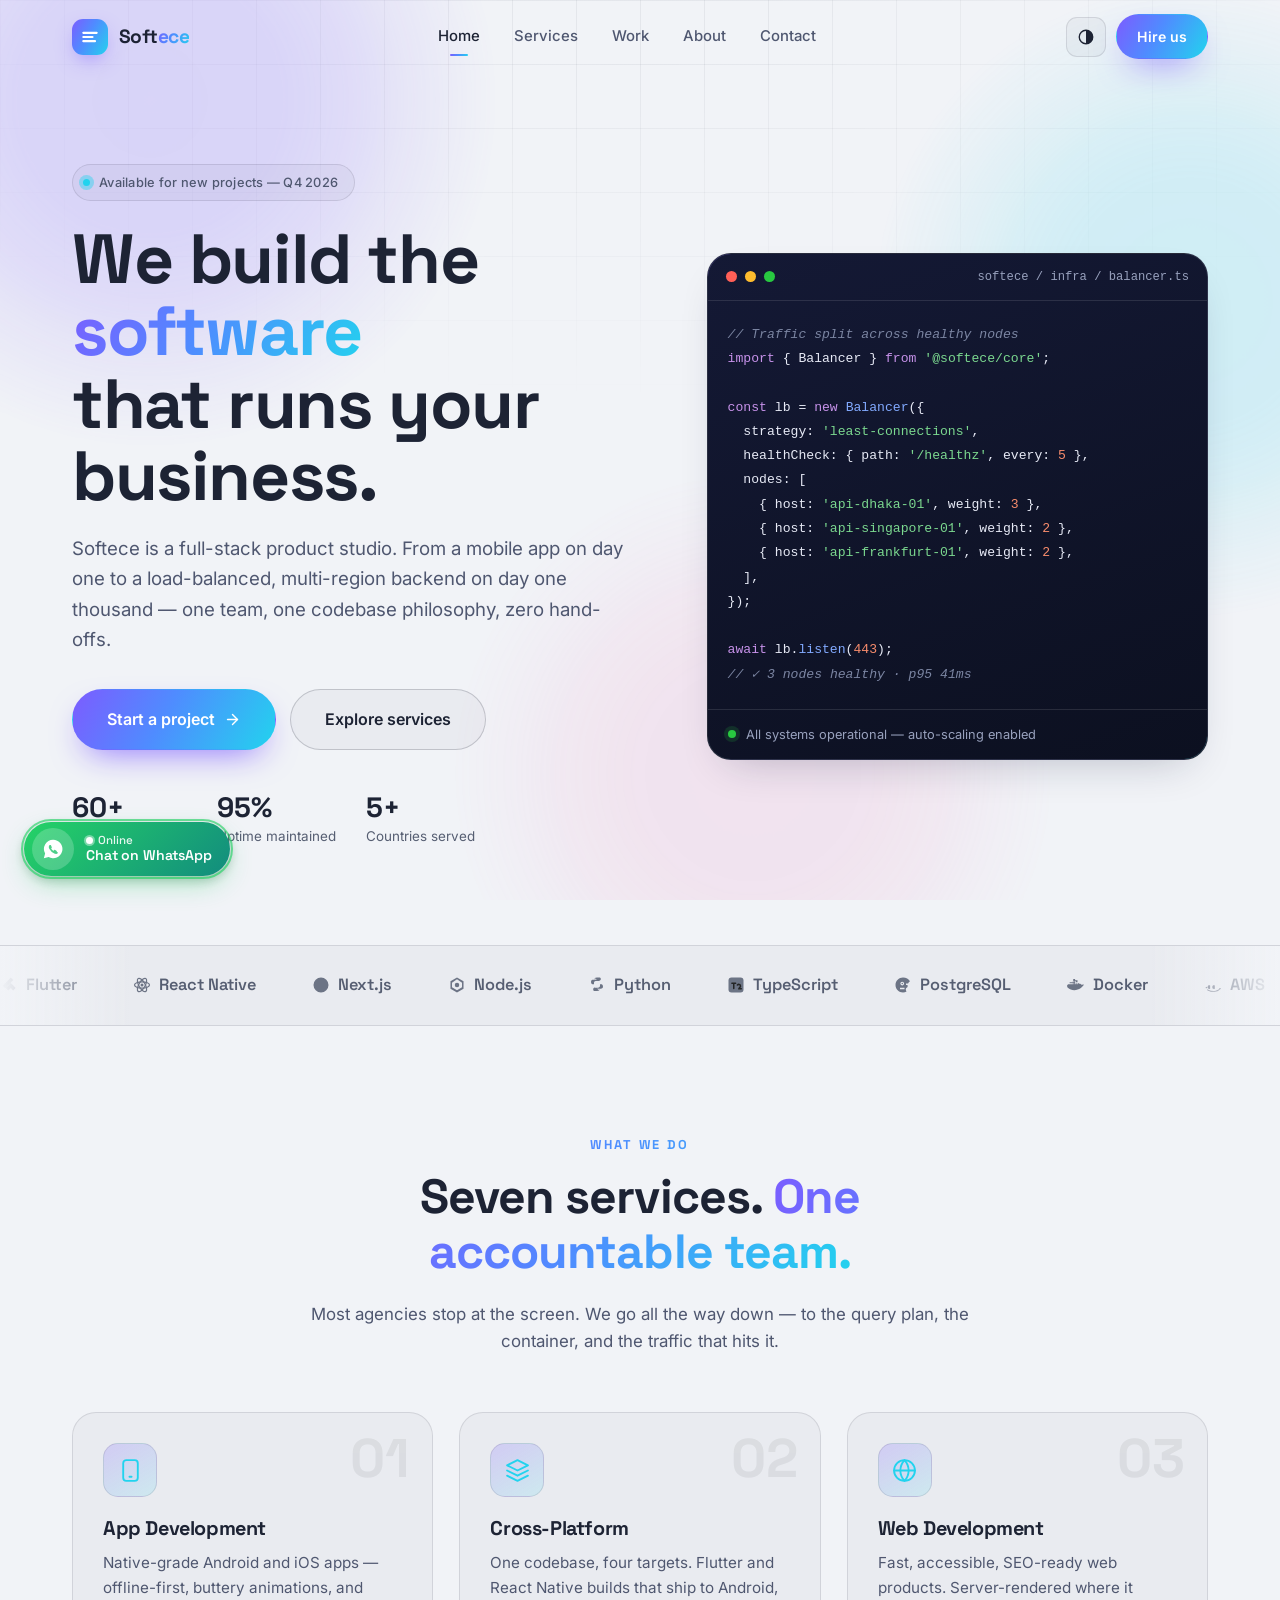
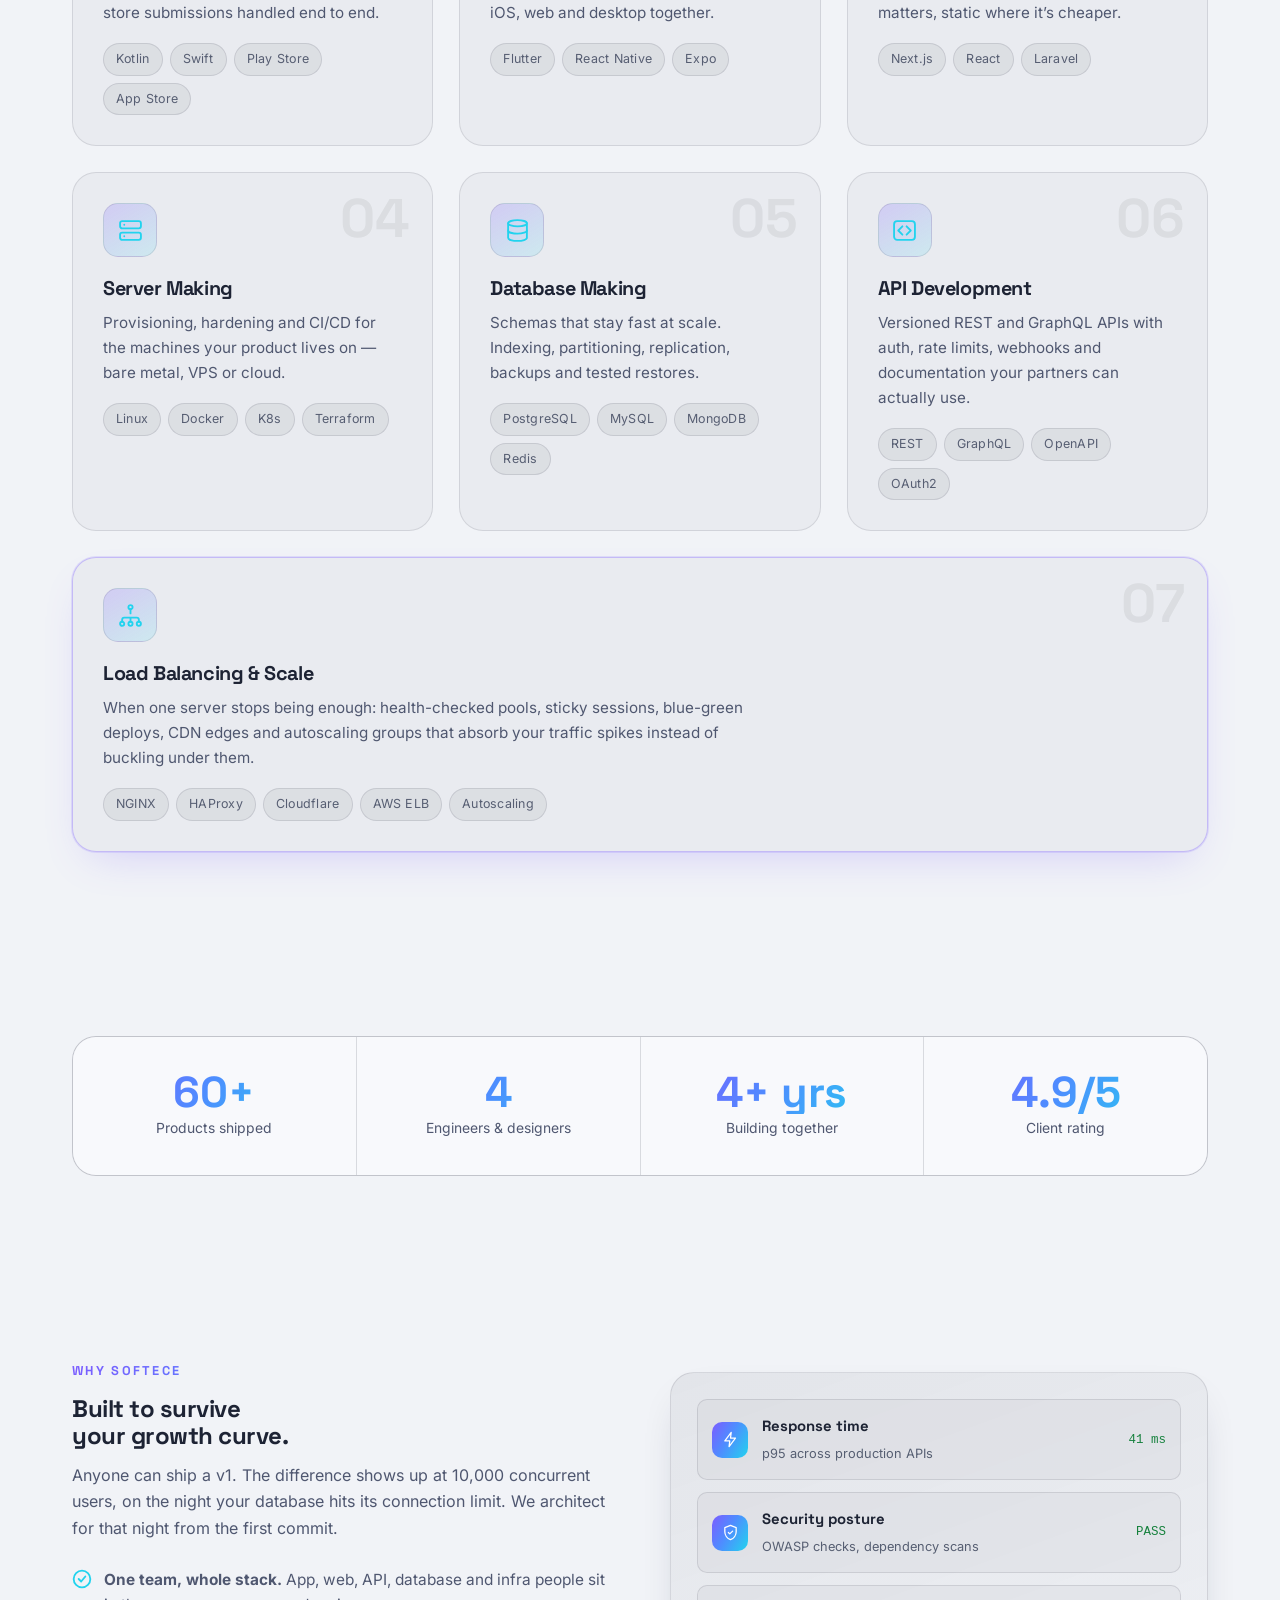
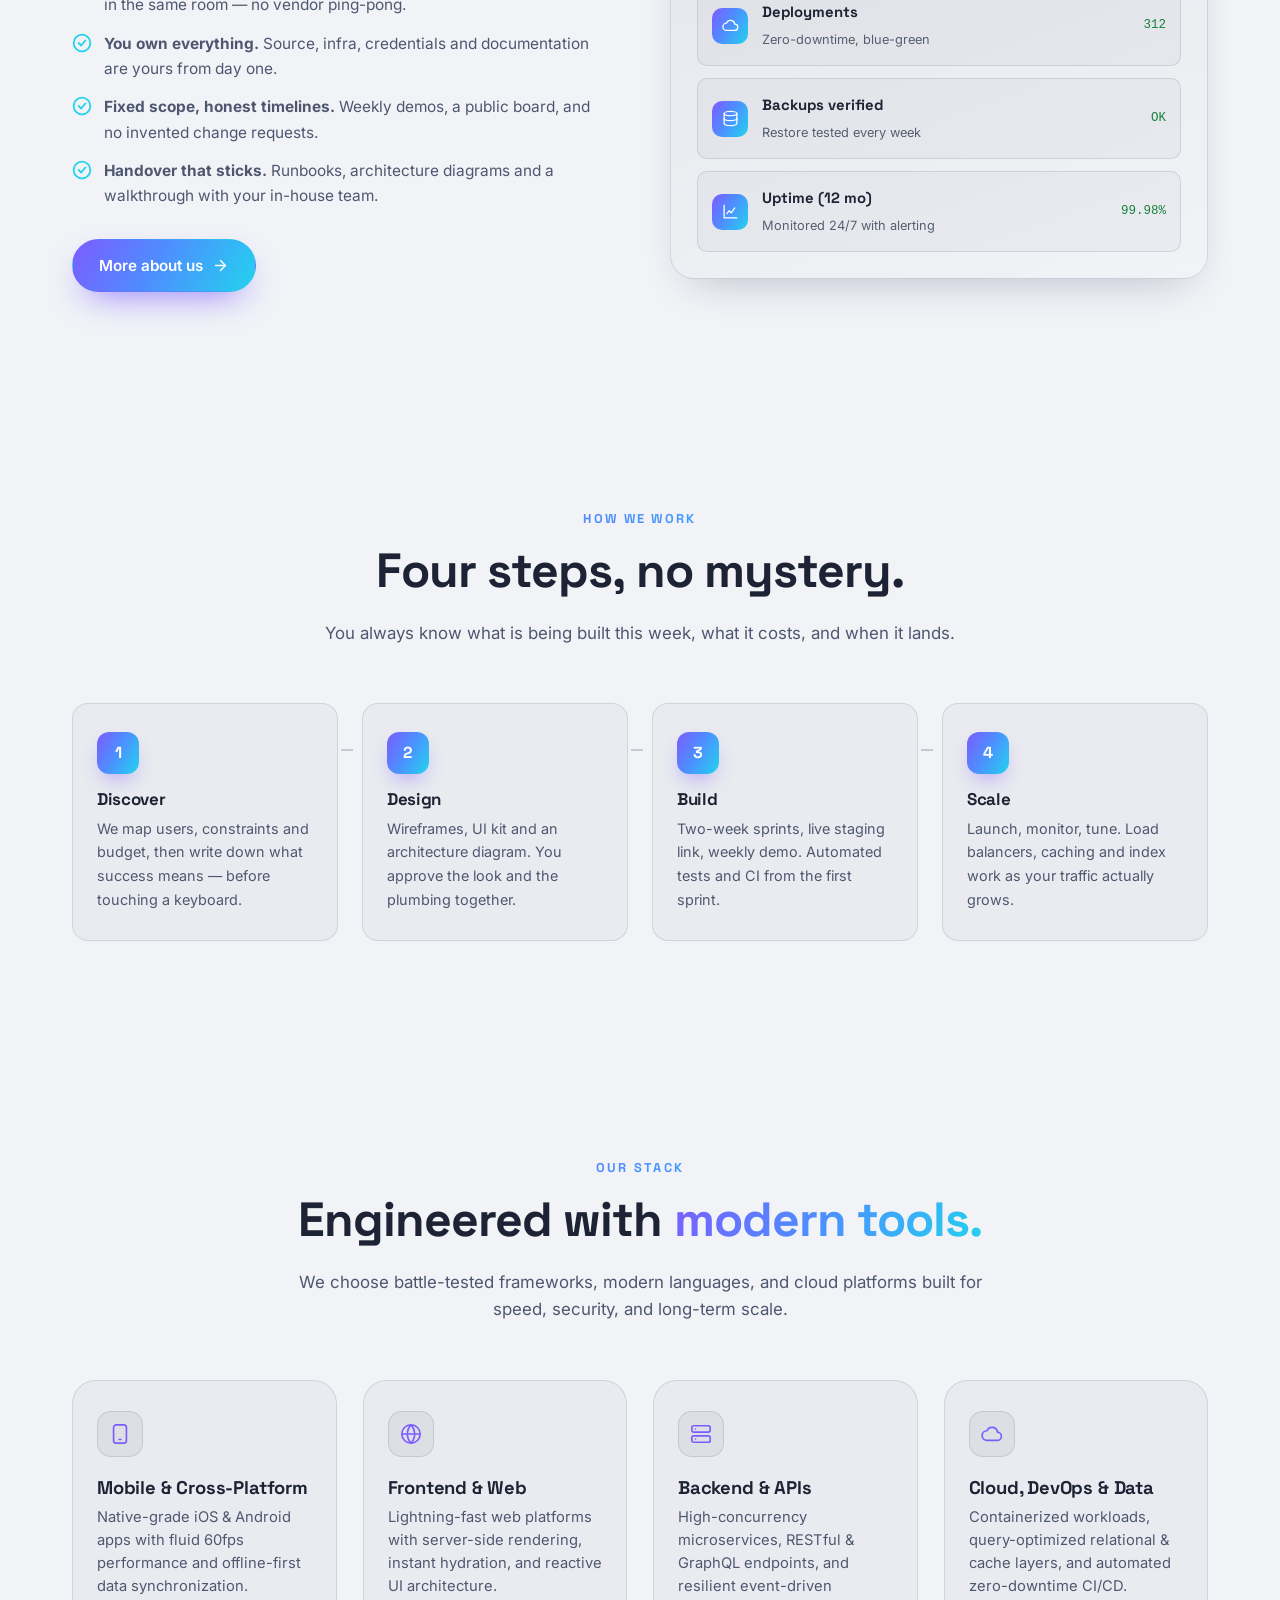
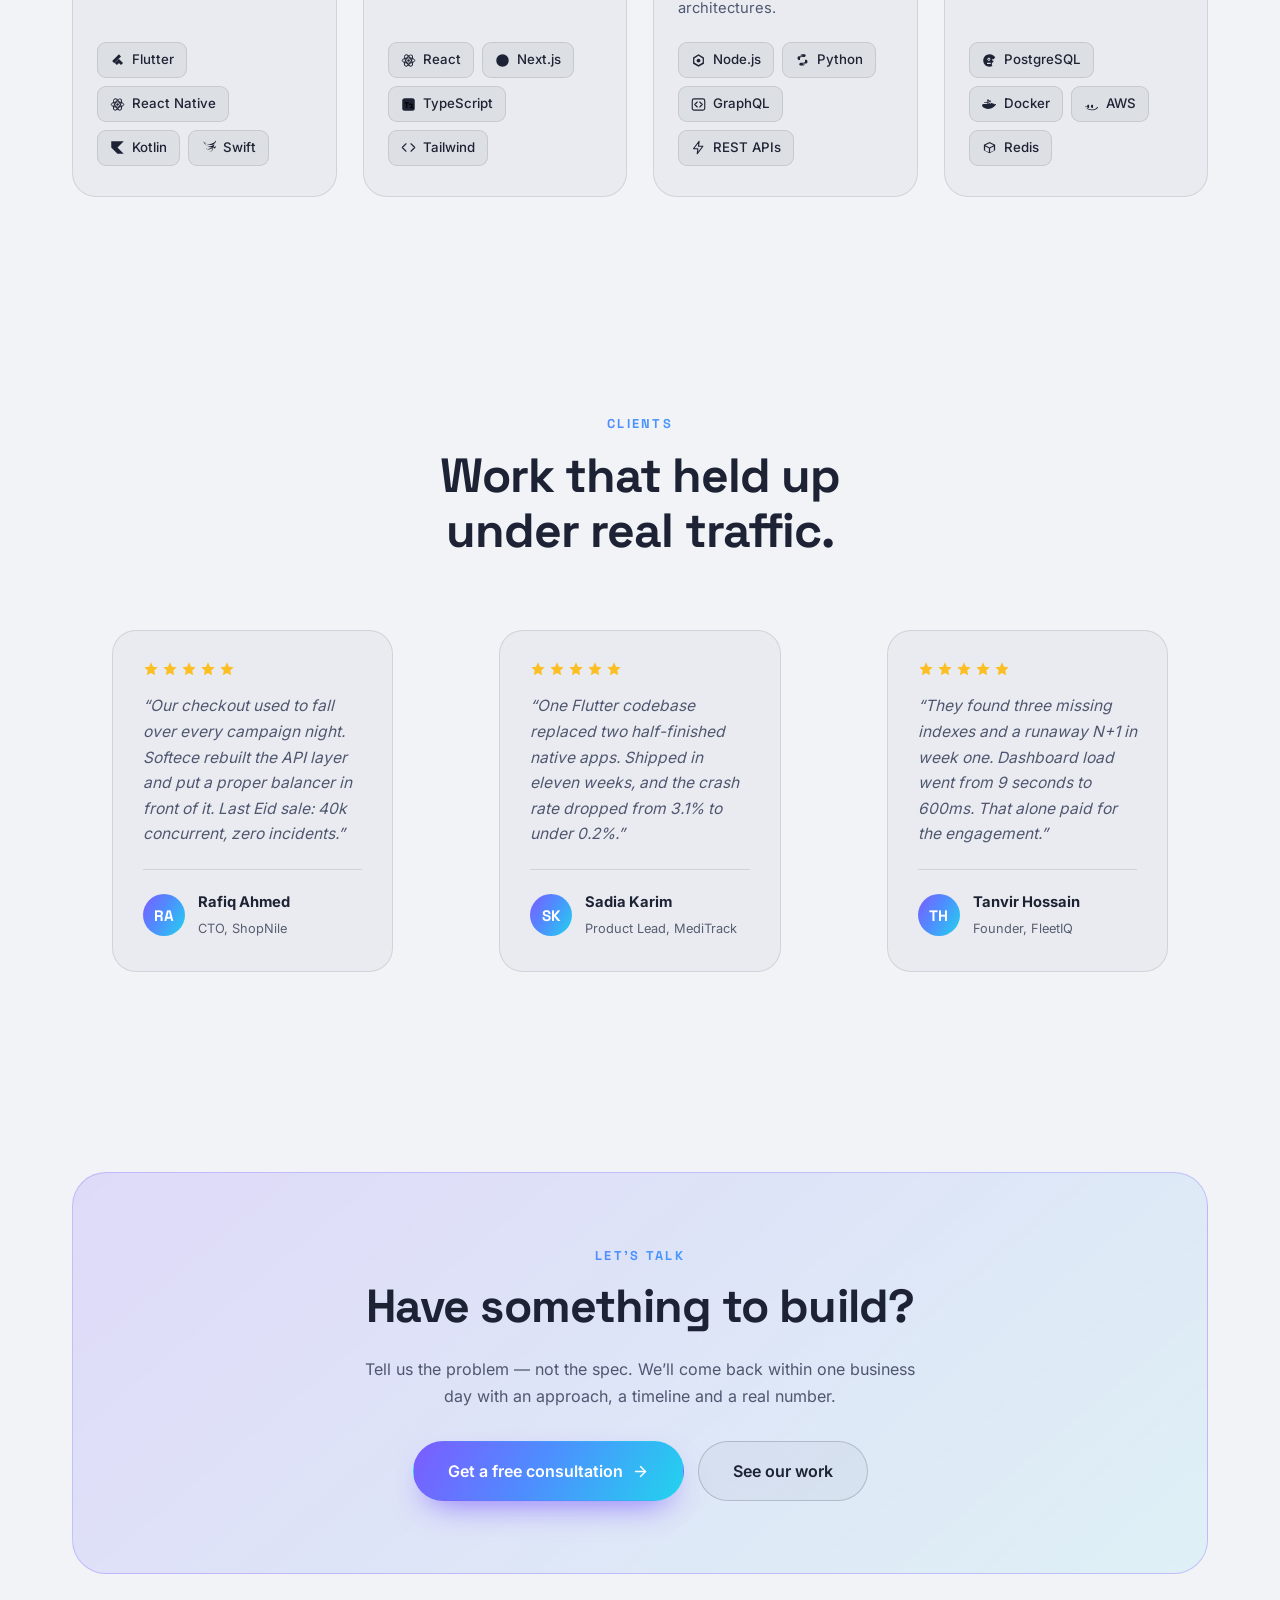
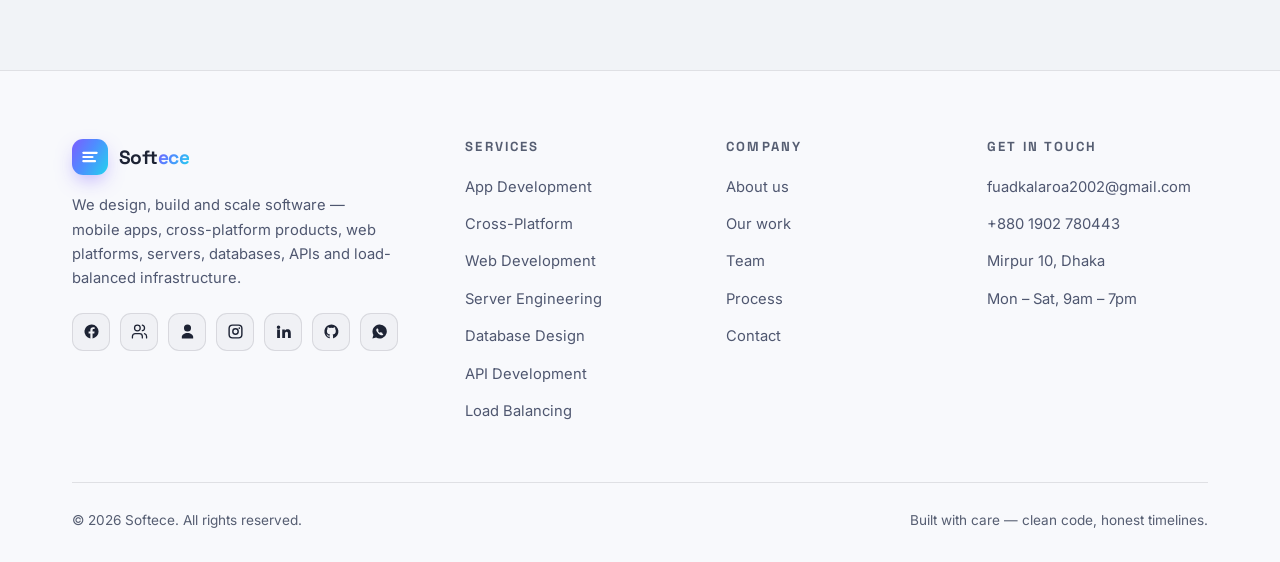
==== index.html @ 52716c25 "Add interactive payment workflow and Google Sheet payment tracking" ====
<!DOCTYPE html>
<html lang="en">

<head>
  <meta charset="UTF-8">
  <meta name="viewport" content="width=device-width, initial-scale=1">
  <title>Softece — Software Company | Apps, Web, Servers, Databases & APIs</title>
  <meta name="description"
    content="Softece is a full-stack software company building mobile apps, cross-platform products, web platforms, servers, databases, APIs and load-balanced infrastructure.">
  <meta name="theme-color" data-scheme="light" content="#f1f3f7" media="(prefers-color-scheme: light)">
  <meta name="theme-color" data-scheme="dark" content="#0b0e1a" media="(prefers-color-scheme: dark)">
  <script>
    /* Runs before first paint. Marks the document as scripted, so the
       scroll-reveal styles only hide content when something can reveal it again,
       and applies a forced theme so the page never flashes the wrong palette.
       No stored choice means auto: the CSS follows the OS. */
    (function () {
      var d = document.documentElement; d.className += " js";
      try {
        var t = localStorage.getItem("softece-theme");
        if (t === "light" || t === "dark") d.setAttribute("data-theme", t);
      } catch (e) { }
    })();
  </script>
  <meta property="og:title" content="Softece — Software Company | Apps, Web, Servers, Databases & APIs">
  <meta property="og:description"
    content="Softece is a full-stack software company building mobile apps, cross-platform products, web platforms, servers, databases, APIs and load-balanced infrastructure.">
  <meta property="og:type" content="website">
  <link rel="preload" as="font" type="font/woff2" href="assets/fonts/inter-var-latin.woff2" crossorigin>
  <link rel="preload" as="font" type="font/woff2" href="assets/fonts/space-grotesk-var-latin.woff2" crossorigin>
  <link rel="stylesheet" href="assets/css/style.css?v=10">
  <link rel="icon"
    href="data:image/svg+xml,<svg xmlns='http://www.w3.org/2000/svg' viewBox='0 0 100 100'><rect width='100' height='100' rx='24' fill='%237c5cff'/><path d='M32 36h36M32 50h24M32 64h30' stroke='white' stroke-width='9' stroke-linecap='round'/></svg>">
</head>

<body>

  <div class="progress" aria-hidden="true"></div>

  <div class="bg-fx" aria-hidden="true">
    <span class="orb orb--1"></span>
    <span class="orb orb--2"></span>
    <span class="orb orb--3"></span>
  </div>

  <svg width="0" height="0" style="position:absolute" aria-hidden="true">
    <defs>
      <symbol id="i-mobile" viewBox="0 0 24 24" fill="none" stroke="currentColor" stroke-width="1.8"
        stroke-linecap="round" stroke-linejoin="round">
        <rect x="5" y="2" width="14" height="20" rx="3" />
        <path d="M11 18h2" />
      </symbol>
      <symbol id="i-layers" viewBox="0 0 24 24" fill="none" stroke="currentColor" stroke-width="1.8"
        stroke-linecap="round" stroke-linejoin="round">
        <path d="M12 2 2 7l10 5 10-5-10-5Z" />
        <path d="m2 17 10 5 10-5" />
        <path d="m2 12 10 5 10-5" />
      </symbol>
      <symbol id="i-globe" viewBox="0 0 24 24" fill="none" stroke="currentColor" stroke-width="1.8"
        stroke-linecap="round" stroke-linejoin="round">
        <circle cx="12" cy="12" r="10" />
        <path d="M2 12h20" />
        <path d="M12 2a15.3 15.3 0 0 1 4 10 15.3 15.3 0 0 1-4 10 15.3 15.3 0 0 1-4-10 15.3 15.3 0 0 1 4-10Z" />
      </symbol>
      <symbol id="i-server" viewBox="0 0 24 24" fill="none" stroke="currentColor" stroke-width="1.8"
        stroke-linecap="round" stroke-linejoin="round">
        <rect x="2" y="3" width="20" height="7" rx="2" />
        <rect x="2" y="14" width="20" height="7" rx="2" />
        <path d="M6 6.5h.01M6 17.5h.01" />
      </symbol>
      <symbol id="i-db" viewBox="0 0 24 24" fill="none" stroke="currentColor" stroke-width="1.8" stroke-linecap="round"
        stroke-linejoin="round">
        <ellipse cx="12" cy="5" rx="9" ry="3" />
        <path d="M3 5v14c0 1.7 4 3 9 3s9-1.3 9-3V5" />
        <path d="M3 12c0 1.7 4 3 9 3s9-1.3 9-3" />
      </symbol>
      <symbol id="i-api" viewBox="0 0 24 24" fill="none" stroke="currentColor" stroke-width="1.8" stroke-linecap="round"
        stroke-linejoin="round">
        <path d="m10 8-4 4 4 4" />
        <path d="m14 8 4 4-4 4" />
        <rect x="2" y="3" width="20" height="18" rx="3" />
      </symbol>
      <symbol id="i-balance" viewBox="0 0 24 24" fill="none" stroke="currentColor" stroke-width="1.8"
        stroke-linecap="round" stroke-linejoin="round">
        <circle cx="12" cy="4" r="2" />
        <circle cx="4" cy="20" r="2" />
        <circle cx="12" cy="20" r="2" />
        <circle cx="20" cy="20" r="2" />
        <path d="M12 6v4M4 18v-2a2 2 0 0 1 2-2h12a2 2 0 0 1 2 2v2M12 14v4" />
      </symbol>
      <symbol id="i-check" viewBox="0 0 24 24" fill="none" stroke="currentColor" stroke-width="2.2"
        stroke-linecap="round" stroke-linejoin="round">
        <circle cx="12" cy="12" r="10" />
        <path d="m8 12 3 3 5-6" />
      </symbol>
      <symbol id="i-arrow" viewBox="0 0 24 24" fill="none" stroke="currentColor" stroke-width="2" stroke-linecap="round"
        stroke-linejoin="round">
        <path d="M5 12h14" />
        <path d="m12 5 7 7-7 7" />
      </symbol>
      <symbol id="i-up" viewBox="0 0 24 24" fill="none" stroke="currentColor" stroke-width="2" stroke-linecap="round"
        stroke-linejoin="round">
        <path d="M12 19V5" />
        <path d="m5 12 7-7 7 7" />
      </symbol>
      <symbol id="i-plus" viewBox="0 0 24 24" fill="none" stroke="currentColor" stroke-width="2" stroke-linecap="round">
        <path d="M12 5v14M5 12h14" />
      </symbol>
      <symbol id="i-star" viewBox="0 0 24 24" fill="currentColor">
        <path d="m12 2 3 6.6 7 .9-5.1 4.8 1.3 7.1L12 18l-6.2 3.4 1.3-7.1L2 9.5l7-.9L12 2Z" />
      </symbol>
      <symbol id="i-mail" viewBox="0 0 24 24" fill="none" stroke="currentColor" stroke-width="1.8"
        stroke-linecap="round" stroke-linejoin="round">
        <rect x="2" y="4" width="20" height="16" rx="3" />
        <path d="m3 7 9 6 9-6" />
      </symbol>
      <symbol id="i-phone" viewBox="0 0 24 24" fill="none" stroke="currentColor" stroke-width="1.8"
        stroke-linecap="round" stroke-linejoin="round">
        <path
          d="M22 16.9v3a2 2 0 0 1-2.2 2 19.8 19.8 0 0 1-8.6-3.1 19.5 19.5 0 0 1-6-6A19.8 19.8 0 0 1 2.1 4.2 2 2 0 0 1 4.1 2h3a2 2 0 0 1 2 1.7c.1 1 .4 1.9.7 2.8a2 2 0 0 1-.5 2.1L8.1 9.9a16 16 0 0 0 6 6l1.3-1.3a2 2 0 0 1 2.1-.4c.9.3 1.8.6 2.8.7a2 2 0 0 1 1.7 2Z" />
      </symbol>
      <symbol id="i-pin" viewBox="0 0 24 24" fill="none" stroke="currentColor" stroke-width="1.8" stroke-linecap="round"
        stroke-linejoin="round">
        <path d="M20 10c0 6-8 12-8 12s-8-6-8-12a8 8 0 0 1 16 0Z" />
        <circle cx="12" cy="10" r="3" />
      </symbol>
      <symbol id="i-clock" viewBox="0 0 24 24" fill="none" stroke="currentColor" stroke-width="1.8"
        stroke-linecap="round" stroke-linejoin="round">
        <circle cx="12" cy="12" r="10" />
        <path d="M12 6v6l4 2" />
      </symbol>
      <symbol id="i-rocket" viewBox="0 0 24 24" fill="none" stroke="currentColor" stroke-width="1.8"
        stroke-linecap="round" stroke-linejoin="round">
        <path d="M5 13c-1.5 1.5-2 5-2 5s3.5-.5 5-2c.8-.8.8-2.2 0-3s-2.2-.8-3 0Z" />
        <path d="M15 9a1 1 0 1 0 0-2 1 1 0 0 0 0 2Z" />
        <path d="M9 15 5.5 11.5A11 11 0 0 1 20 2a11 11 0 0 1-9.5 14.5L9 15Z" />
      </symbol>
      <symbol id="i-shield" viewBox="0 0 24 24" fill="none" stroke="currentColor" stroke-width="1.8"
        stroke-linecap="round" stroke-linejoin="round">
        <path d="M12 2 4 5v6c0 5 3.4 9.7 8 11 4.6-1.3 8-6 8-11V5l-8-3Z" />
        <path d="m9 12 2 2 4-4" />
      </symbol>
      <symbol id="i-zap" viewBox="0 0 24 24" fill="none" stroke="currentColor" stroke-width="1.8" stroke-linecap="round"
        stroke-linejoin="round">
        <path d="M13 2 4 14h7l-1 8 9-12h-7l1-8Z" />
      </symbol>
      <symbol id="i-users" viewBox="0 0 24 24" fill="none" stroke="currentColor" stroke-width="1.8"
        stroke-linecap="round" stroke-linejoin="round">
        <path d="M16 21v-2a4 4 0 0 0-4-4H6a4 4 0 0 0-4 4v2" />
        <circle cx="9" cy="7" r="4" />
        <path d="M22 21v-2a4 4 0 0 0-3-3.9" />
        <path d="M16 3.1a4 4 0 0 1 0 7.8" />
      </symbol>
      <symbol id="i-cloud" viewBox="0 0 24 24" fill="none" stroke="currentColor" stroke-width="1.8"
        stroke-linecap="round" stroke-linejoin="round">
        <path d="M17.5 19a4.5 4.5 0 0 0 .5-9 6 6 0 0 0-11.5-1.5A4 4 0 0 0 6.5 19h11Z" />
      </symbol>
      <symbol id="i-chart" viewBox="0 0 24 24" fill="none" stroke="currentColor" stroke-width="1.8"
        stroke-linecap="round" stroke-linejoin="round">
        <path d="M3 3v18h18" />
        <path d="m7 15 3-4 3 3 5-7" />
      </symbol>
      <symbol id="i-code" viewBox="0 0 24 24" fill="none" stroke="currentColor" stroke-width="1.8"
        stroke-linecap="round" stroke-linejoin="round">
        <path d="m16 18 6-6-6-6M8 6l-6 6 6 6" />
      </symbol>
      <symbol id="i-cart" viewBox="0 0 24 24" fill="none" stroke="currentColor" stroke-width="1.8"
        stroke-linecap="round" stroke-linejoin="round">
        <circle cx="9" cy="20" r="1.5" />
        <circle cx="18" cy="20" r="1.5" />
        <path d="M2 3h3l2.6 12.4a2 2 0 0 0 2 1.6h7.7a2 2 0 0 0 2-1.6L21 7H6" />
      </symbol>
      <symbol id="i-heart" viewBox="0 0 24 24" fill="none" stroke="currentColor" stroke-width="1.8"
        stroke-linecap="round" stroke-linejoin="round">
        <path
          d="M20.8 5.6a5.5 5.5 0 0 0-7.8 0L12 6.6l-1-1a5.5 5.5 0 0 0-7.8 7.8l1 1L12 22l7.8-7.6 1-1a5.5 5.5 0 0 0 0-7.8Z" />
      </symbol>
      <symbol id="i-github" viewBox="0 0 24 24" fill="currentColor">
        <path
          d="M12 2a10 10 0 0 0-3.2 19.5c.5.1.7-.2.7-.5v-1.8c-2.8.6-3.4-1.3-3.4-1.3-.5-1.2-1.1-1.5-1.1-1.5-.9-.6.1-.6.1-.6 1 .1 1.5 1 1.5 1 .9 1.5 2.3 1.1 2.9.8.1-.6.3-1.1.6-1.3-2.2-.3-4.6-1.1-4.6-5 0-1.1.4-2 1-2.7-.1-.3-.4-1.3.1-2.7 0 0 .8-.3 2.7 1a9.4 9.4 0 0 1 5 0c1.9-1.3 2.7-1 2.7-1 .5 1.4.2 2.4.1 2.7.6.7 1 1.6 1 2.7 0 3.9-2.4 4.7-4.6 5 .4.3.7.9.7 1.9v2.8c0 .3.2.6.7.5A10 10 0 0 0 12 2Z" />
      </symbol>
      <symbol id="i-linkedin" viewBox="0 0 24 24" fill="currentColor">
        <path
          d="M4.98 3.5a2.5 2.5 0 1 1 0 5 2.5 2.5 0 0 1 0-5ZM3 9h4v12H3V9Zm7 0h3.8v1.7h.1c.5-1 1.8-2 3.7-2 4 0 4.7 2.5 4.7 5.8V21h-4v-5.6c0-1.3 0-3-1.9-3s-2.2 1.4-2.2 2.9V21h-4V9Z" />
      </symbol>
      <symbol id="i-ig" viewBox="0 0 24 24" fill="currentColor">
        <path fill-rule="evenodd"
          d="M7.8 2h8.4A5.8 5.8 0 0 1 22 7.8v8.4a5.8 5.8 0 0 1-5.8 5.8H7.8A5.8 5.8 0 0 1 2 16.2V7.8A5.8 5.8 0 0 1 7.8 2Zm0 2A3.8 3.8 0 0 0 4 7.8v8.4A3.8 3.8 0 0 0 7.8 20h8.4a3.8 3.8 0 0 0 3.8-3.8V7.8A3.8 3.8 0 0 0 16.2 4H7.8Zm4.2 3.2a4.8 4.8 0 1 1 0 9.6 4.8 4.8 0 0 1 0-9.6Zm0 2a2.8 2.8 0 1 0 0 5.6 2.8 2.8 0 0 0 0-5.6ZM17.4 6a1.2 1.2 0 1 1 0 2.4 1.2 1.2 0 0 1 0-2.4Z" />
      </symbol>
      <symbol id="i-user" viewBox="0 0 24 24" fill="currentColor">
        <path d="M12 12a5 5 0 1 0 0-10 5 5 0 0 0 0 10Zm0 2c-4.4 0-8 2.5-8 5.5V22h16v-2.5c0-3-3.6-5.5-8-5.5Z" />
      </symbol>
      <symbol id="i-fb" viewBox="0 0 24 24" fill="currentColor">
        <path
          d="M22 12a10 10 0 1 0-11.6 9.9v-7H7.9V12h2.5V9.8c0-2.5 1.5-3.9 3.8-3.9 1.1 0 2.2.2 2.2.2v2.5h-1.3c-1.2 0-1.6.8-1.6 1.6V12h2.8l-.4 2.9h-2.4v7A10 10 0 0 0 22 12Z" />
      </symbol>
      <symbol id="i-wa" viewBox="0 0 24 24" fill="currentColor">
        <path
          d="M12 2a10 10 0 0 0-8.6 15L2 22l5.2-1.4A10 10 0 1 0 12 2Zm5.5 14.2c-.2.6-1.3 1.2-1.8 1.2-.5.1-1 .1-1.7-.1a11 11 0 0 1-5.9-5.2c-.4-.7-.7-1.5-.7-2.3 0-.8.4-1.5.7-1.8.2-.2.4-.3.7-.3h.5c.2 0 .4 0 .6.5l.8 1.9c0 .2 0 .3-.1.5l-.4.5c-.1.1-.3.3-.1.6.5.9 1.2 1.6 2.1 2.1.3.2.5 0 .6-.1l.6-.7c.2-.2.3-.2.5-.1l1.8.9c.2.1.4.2.4.3v.9Z" />
      </symbol>
      <symbol id="i-tech-flutter" viewBox="0 0 24 24" fill="currentColor">
        <path d="M14.3 2.1 3.5 12.9l3.3 3.3L17.6 5.4l-3.3-3.3zm0 7.3L7.7 16l3.3 3.3 6.6-6.6-3.3-3.3zm3.3 9.9-3.3-3.3 3.3-3.3 3.3 3.3z" />
      </symbol>
      <symbol id="i-tech-react" viewBox="0 0 24 24" fill="none" stroke="currentColor" stroke-width="1.6">
        <circle cx="12" cy="12" r="2" fill="currentColor" stroke="none" />
        <ellipse cx="12" cy="12" rx="10" ry="4.2" />
        <ellipse cx="12" cy="12" rx="10" ry="4.2" transform="rotate(60 12 12)" />
        <ellipse cx="12" cy="12" rx="10" ry="4.2" transform="rotate(120 12 12)" />
      </symbol>
      <symbol id="i-tech-next" viewBox="0 0 24 24" fill="currentColor">
        <path d="M12 2a10 10 0 1 0 10 10A10 10 0 0 0 12 2zm3.8 13.6-5.4-7h-1.6v8h1.4v-6l5 6.4a8.6 8.6 0 0 0 .6-1.4zm-.2-3.8h1.4v4.7a8.7 8.7 0 0 0 .6-.9V8.6h-2z" />
      </symbol>
      <symbol id="i-tech-node" viewBox="0 0 24 24" fill="currentColor">
        <path d="m12 2 8.7 5v10L12 22 3.3 17V7L12 2zm0 2.3L5.3 8.9v6.2L12 19l6.7-3.9V8.9L12 4.3z" />
        <circle cx="12" cy="12" r="3" />
      </symbol>
      <symbol id="i-tech-python" viewBox="0 0 24 24" fill="currentColor">
        <path d="M11.9 2c-3.1 0-2.9 1.3-2.9 1.3l.01 1.4h3v.4H6.8S4 4.8 4 8c0 3.2 2.5 3.1 2.5 3.1h1.5v-2.1s-.1-2.5 2.5-2.5h4.2s2.4.04 2.4-2.4c0-2.4-2.1-2.1-2.1-2.1h-3.1zm-1.7 1.4a.7.7 0 1 1 0 1.4.7.7 0 0 1 0-1.4zm1.9 16.6c3.1 0 2.9-1.3 2.9-1.3l-.01-1.4h-3v-.4h5.2s2.8.3 2.8-2.9c0-3.2-2.5-3.1-2.5-3.1h-1.5v2.1s.1 2.5-2.5 2.5h-4.2s-2.4-.04-2.4 2.4c0 2.4 2.1 2.1 2.1 2.1h3.1zm1.7-1.4a.7.7 0 1 1 0-1.4.7.7 0 0 1 0 1.4z" />
      </symbol>
      <symbol id="i-tech-ts" viewBox="0 0 24 24" fill="currentColor">
        <rect x="2" y="2" width="20" height="20" rx="4" />
        <path d="M6.5 9.5h5m-2.5 0v7m4.8-4.5c.8-.7 1.8-1 2.7-.7 1 .3 1.5 1.2 1.5 2.2 0 1.6-2.2 2-2.2 3.5h3.2" fill="none" stroke="#000" stroke-width="2" stroke-linecap="round" />
      </symbol>
      <symbol id="i-tech-docker" viewBox="0 0 24 24" fill="currentColor">
        <path d="M22.5 11.5c-.3-.2-1.7-.3-2.6.4-.3-.7-1-1.2-1.8-1.4-.4-.1-.9-.1-1.3 0L16 9.6h-5.2V8.2h3.2V5.5h-3.2V4h-2.5v4.2H3.5v1.4h4.8v1.4H2.4c-.9 0-1.8.6-2.1 1.5-.4 1.1-.1 2.4.8 3.2 2.3 2.1 5.4 3.3 8.6 3.3 6.4 0 11.6-4.5 12.8-7.5zm-14.7-2H9v1.4H7.8V9.5zm2.5 0h1.2v1.4h-1.2V9.5zm-2.5-2.7H9v1.4H7.8V6.8zm2.5 0h1.2v1.4h-1.2V6.8zm2.6 2.7h1.2v1.4h-1.2V9.5z" />
      </symbol>
      <symbol id="i-tech-postgres" viewBox="0 0 24 24" fill="currentColor">
        <path d="M12 2C6.5 2 2 6.5 2 12s4.5 10 10 10c1.7 0 3.3-.4 4.7-1.2-.6-.8-1-1.8-1-2.8 0-1.6 1.1-2.9 2.5-3.5-.2-.8-.2-1.7-.1-2.5H16v-2h2.8c.4-1.3 1.3-2.4 2.5-3C19.7 4.2 16.1 2 12 2zm-1 5.5c1.4 0 2.5 1.1 2.5 2.5s-1.1 2.5-2.5 2.5S8.5 11.4 8.5 10s1.1-2.5 2.5-2.5zm0 1.5a1 1 0 1 0 0 2 1 1 0 0 0 0-2zm-3 6.5h6v2H8v-2z" />
      </symbol>
      <symbol id="i-tech-aws" viewBox="0 0 24 24" fill="currentColor">
        <path d="M8.2 12.8c-.3-.2-.7-.4-1.2-.4-.7 0-1.2.2-1.6.7-.3.4-.5 1-.5 1.8 0 .8.2 1.4.5 1.8.4.4.9.7 1.6.7.5 0 .9-.1 1.2-.4v-4.2zm6.2 0c-.3-.2-.7-.4-1.2-.4-.7 0-1.2.2-1.6.7-.3.4-.5 1-.5 1.8 0 .8.2 1.4.5 1.8.4.4.9.7 1.6.7.5 0 .9-.1 1.2-.4v-4.2zM21.2 16c-1.3 1.8-3.3 3.1-5.6 3.6-3.2.7-6.6.3-9.5-1.1-.5-.2-1-.5-1.5-.8l-.5.8c.5.4 1.1.7 1.6 1 3.2 1.6 6.9 2 10.4 1.3 2.5-.5 4.8-2 6.2-4.1l-1.1-.7z" />
        <path d="M21.8 17.5c.2-.5.3-1 .4-1.6l-1.5.3c-.1.4-.2.8-.3 1.2l1.4.1zm-19-1c.5-.4 1.1-.7 1.7-1l-.6-1.3c-.7.3-1.4.7-2 1.2l.9 1.1z" />
      </symbol>
      <symbol id="i-tech-redis" viewBox="0 0 24 24" fill="currentColor">
        <path d="m12 3-9 4.5v9L12 21l9-4.5v-9L12 3zm0 2.2 6.7 3.3-6.7 3.4L5.3 8.5 12 5.2zm-7 5.1 6 3v6.4l-6-3v-6.4zm8 9.4v-6.4l6-3v6.4l-6 3z" />
      </symbol>
      <symbol id="i-tech-kotlin" viewBox="0 0 24 24" fill="currentColor">
        <path d="M22 2H2v20h20L12 12l10-10zM2 12l10 10H2V12z" />
      </symbol>
      <symbol id="i-tech-swift" viewBox="0 0 24 24" fill="currentColor">
        <path d="M21.6 13.9c-.3-.4-1.2-1.6-2.5-2.2.3.9.3 1.9.1 2.8-.2.9-.6 1.7-1.2 2.4-1.2 1.3-2.9 2-4.7 2 2.2-.8 3.9-2.3 4.9-4.3.4-.9.6-1.9.6-2.9 0-.5-.1-1-.2-1.5C17.3 12 15 13.3 12.4 14c-1.3.3-2.6.4-3.9.1-1.3-.2-2.5-.8-3.5-1.6 2.3 1.8 5.2 2.7 8.1 2.5 1.5-.1 3-.6 4.3-1.4 1.3-.8 2.4-2 3.1-3.3.4-.7.6-1.5.7-2.3 0-.6-.1-1.2-.3-1.8-.7 1.1-1.6 2-2.7 2.7-1.1.7-2.4 1.1-3.7 1.2-2 .2-4-.4-5.6-1.5-1.6-1.2-2.7-2.9-3-4.9 2.5 2.8 6.2 4.4 10 4.2 1.9-.1 3.8-.8 5.3-2 1.5-1.1 2.6-2.7 3.1-4.5.1-.3.1-.7.1-1-2.4 3.7-6.5 6-11 6.2-2.2.1-4.5-.4-6.4-1.6-1.9-1.1-3.4-2.8-4.2-4.8 1.4 4.5 4.5 8.1 8.7 10.1 2.1 1 4.4 1.5 6.7 1.4 2.3-.1 4.5-.8 6.5-2 1.9-1.2 3.5-2.9 4.5-4.9z" />
      </symbol>
    </defs>
  </svg>

  <header class="nav">
    <div class="container nav__inner">
      <a class="logo" href="#home" aria-label="Softece home">
        <span class="logo__mark">
          <svg viewBox="0 0 24 24" fill="none" stroke="#fff" stroke-width="2.6" stroke-linecap="round">
            <path d="M4 7h16M4 12h11M4 17h14" />
          </svg>
        </span>
        <span class="logo__text">Soft<b>ece</b></span>
      </a>

      <nav class="nav__links" aria-label="Main">
        <a class="nav__link" href="#home">Home</a>
        <a class="nav__link" href="#services">Services</a>
        <a class="nav__link" href="#work">Work</a>
        <a class="nav__link" href="#about">About</a>
        <a class="nav__link" href="#contact">Contact</a>
      </nav>

      <div class="nav__actions">
        <button class="icon-btn theme-btn" data-theme-toggle aria-label="Theme: auto (following your system)"
          title="Theme: auto">
          <svg class="i-auto" viewBox="0 0 24 24" fill="none" stroke="currentColor" stroke-width="1.8">
            <circle cx="12" cy="12" r="9" />
            <path d="M12 3a9 9 0 0 1 0 18Z" fill="currentColor" stroke="none" />
          </svg>
          <svg class="i-moon" viewBox="0 0 24 24" fill="none" stroke="currentColor" stroke-width="1.8"
            stroke-linecap="round" stroke-linejoin="round">
            <path d="M21 12.8A9 9 0 1 1 11.2 3a7 7 0 0 0 9.8 9.8Z" />
          </svg>
          <svg class="i-sun" viewBox="0 0 24 24" fill="none" stroke="currentColor" stroke-width="1.8"
            stroke-linecap="round">
            <circle cx="12" cy="12" r="4" />
            <path
              d="M12 2v2M12 20v2M4.9 4.9l1.4 1.4M17.7 17.7l1.4 1.4M2 12h2M20 12h2M4.9 19.1l1.4-1.4M17.7 6.3l1.4-1.4" />
          </svg>
        </button>
        <a class="btn btn--primary btn--sm nav__hire" href="#pricing">Hire us</a>
        <button class="icon-btn burger" data-drawer-toggle aria-label="Open menu">
          <svg viewBox="0 0 24 24" fill="none" stroke="currentColor" stroke-width="1.9" stroke-linecap="round">
            <path d="M4 7h16M4 12h16M4 17h16" />
          </svg>
        </button>
      </div>
    </div>
  </header>

  <div class="drawer" role="dialog" aria-label="Menu">
    <nav>
      <a href="#home">Home</a>
      <a href="#services">Services</a>
      <a href="#work">Work</a>
      <a href="#about">About</a>
      <a href="#contact">Contact</a>
      <a class="drawer__hire" href="#pricing">Hire us</a>
    </nav>
  </div>

  <main>
    <section class="route" data-route="home"
      data-title="Softece — Software Company | Apps, Web, Servers, Databases &amp; APIs">

      <!-- HERO -->
      <section class="hero">
        <div class="container hero__grid">
          <div>
            <span class="pill" data-reveal><span class="dot"></span> Available for new projects — Q4 2026</span>
            <h1 data-reveal data-reveal-delay="80">
              We build the <span class="grad">software</span><br>
              that runs your business.
            </h1>
            <p class="hero__lead" data-reveal data-reveal-delay="160">
              Softece is a full-stack product studio. From a mobile app on day one to a
              load-balanced, multi-region backend on day one thousand — one team, one
              codebase philosophy, zero hand-offs.
            </p>
            <div class="hero__cta" data-reveal data-reveal-delay="240">
              <a class="btn btn--primary btn--lg" href="#contact">Start a project <svg>
                  <use href="#i-arrow" />
                </svg></a>
              <a class="btn btn--ghost btn--lg" href="#services">Explore services</a>
            </div>
            <div class="hero__meta" data-reveal data-reveal-delay="320">
              <div><strong data-count="60" data-suffix="+">60+</strong><span>Projects delivered</span></div>
              <div><strong data-count="95" data-suffix="%">95%</strong><span>Uptime maintained</span></div>
              <div><strong data-count="5" data-suffix="+">5+</strong><span>Countries served</span></div>
            </div>
          </div>

          <div class="codecard" aria-hidden="true">
            <div class="codecard__bar">
              <i></i><i></i><i></i>
              <span>softece / infra / balancer.ts</span>
            </div>
            <pre><code><span class="c-com">// Traffic split across healthy nodes</span>
<span class="c-key">import</span> { Balancer } <span class="c-key">from</span> <span class="c-str">'@softece/core'</span>;

<span class="c-key">const</span> lb = <span class="c-key">new</span> <span class="c-fn">Balancer</span>({
  strategy: <span class="c-str">'least-connections'</span>,
  healthCheck: { path: <span class="c-str">'/healthz'</span>, every: <span class="c-num">5</span> },
  nodes: [
    { host: <span class="c-str">'api-dhaka-01'</span>, weight: <span class="c-num">3</span> },
    { host: <span class="c-str">'api-singapore-01'</span>, weight: <span class="c-num">2</span> },
    { host: <span class="c-str">'api-frankfurt-01'</span>, weight: <span class="c-num">2</span> },
  ],
});

<span class="c-key">await</span> lb.<span class="c-fn">listen</span>(<span class="c-num">443</span>);
<span class="c-com">// ✓ 3 nodes healthy · p95 41ms</span></code></pre>
            <div class="codecard__foot"><span class="ok"></span> All systems operational — auto-scaling enabled</div>
          </div>
        </div>
      </section>

      <!-- MARQUEE -->
      <div class="marquee" aria-hidden="true">
        <div class="marquee__track">
          <span><svg class="marquee__icon"><use href="#i-tech-flutter" /></svg>Flutter</span>
          <span><svg class="marquee__icon"><use href="#i-tech-react" /></svg>React Native</span>
          <span><svg class="marquee__icon"><use href="#i-tech-next" /></svg>Next.js</span>
          <span><svg class="marquee__icon"><use href="#i-tech-node" /></svg>Node.js</span>
          <span><svg class="marquee__icon"><use href="#i-tech-python" /></svg>Python</span>
          <span><svg class="marquee__icon"><use href="#i-tech-ts" /></svg>TypeScript</span>
          <span><svg class="marquee__icon"><use href="#i-tech-postgres" /></svg>PostgreSQL</span>
          <span><svg class="marquee__icon"><use href="#i-tech-docker" /></svg>Docker</span>
          <span><svg class="marquee__icon"><use href="#i-tech-aws" /></svg>AWS</span>
          <span><svg class="marquee__icon"><use href="#i-tech-redis" /></svg>Redis</span>
          <span><svg class="marquee__icon"><use href="#i-tech-kotlin" /></svg>Kotlin</span>
          <span><svg class="marquee__icon"><use href="#i-tech-swift" /></svg>Swift</span>
          <span><svg class="marquee__icon"><use href="#i-tech-flutter" /></svg>Flutter</span>
          <span><svg class="marquee__icon"><use href="#i-tech-react" /></svg>React Native</span>
          <span><svg class="marquee__icon"><use href="#i-tech-next" /></svg>Next.js</span>
          <span><svg class="marquee__icon"><use href="#i-tech-node" /></svg>Node.js</span>
          <span><svg class="marquee__icon"><use href="#i-tech-python" /></svg>Python</span>
          <span><svg class="marquee__icon"><use href="#i-tech-ts" /></svg>TypeScript</span>
          <span><svg class="marquee__icon"><use href="#i-tech-postgres" /></svg>PostgreSQL</span>
          <span><svg class="marquee__icon"><use href="#i-tech-docker" /></svg>Docker</span>
          <span><svg class="marquee__icon"><use href="#i-tech-aws" /></svg>AWS</span>
          <span><svg class="marquee__icon"><use href="#i-tech-redis" /></svg>Redis</span>
          <span><svg class="marquee__icon"><use href="#i-tech-kotlin" /></svg>Kotlin</span>
          <span><svg class="marquee__icon"><use href="#i-tech-swift" /></svg>Swift</span>
        </div>
      </div>

      <!-- SERVICES -->
      <section class="section" id="services">
        <div class="container">
          <div class="head head--center" data-reveal>
            <span class="eyebrow">What we do</span>
            <h2>Seven services. <span class="grad">One accountable team.</span></h2>
            <p>Most agencies stop at the screen. We go all the way down — to the query plan, the container, and the
              traffic that hits it.</p>
          </div>

          <div class="grid g-3">
            <article class="card" data-reveal>
              <span class="card__num">01</span>
              <div class="card__icon"><svg>
                  <use href="#i-mobile" />
                </svg></div>
              <h3>App Development</h3>
              <p>Native-grade Android and iOS apps — offline-first, buttery animations, and store submissions handled
                end to end.</p>
              <div class="card__tags"><span class="tag">Kotlin</span><span class="tag">Swift</span><span
                  class="tag">Play Store</span><span class="tag">App Store</span></div>
            </article>

            <article class="card" data-reveal data-reveal-delay="80">
              <span class="card__num">02</span>
              <div class="card__icon"><svg>
                  <use href="#i-layers" />
                </svg></div>
              <h3>Cross-Platform</h3>
              <p>One codebase, four targets. Flutter and React Native builds that ship to Android, iOS, web and desktop
                together.</p>
              <div class="card__tags"><span class="tag">Flutter</span><span class="tag">React Native</span><span
                  class="tag">Expo</span></div>
            </article>

            <article class="card" data-reveal data-reveal-delay="160">
              <span class="card__num">03</span>
              <div class="card__icon"><svg>
                  <use href="#i-globe" />
                </svg></div>
              <h3>Web Development</h3>
              <p>Fast, accessible, SEO-ready web products. Server-rendered where it matters, static where it&rsquo;s
                cheaper.</p>
              <div class="card__tags"><span class="tag">Next.js</span><span class="tag">React</span><span
                  class="tag">Laravel</span></div>
            </article>

            <article class="card" data-reveal>
              <span class="card__num">04</span>
              <div class="card__icon"><svg>
                  <use href="#i-server" />
                </svg></div>
              <h3>Server Making</h3>
              <p>Provisioning, hardening and CI/CD for the machines your product lives on — bare metal, VPS or cloud.
              </p>
              <div class="card__tags"><span class="tag">Linux</span><span class="tag">Docker</span><span
                  class="tag">K8s</span><span class="tag">Terraform</span></div>
            </article>

            <article class="card" data-reveal data-reveal-delay="80">
              <span class="card__num">05</span>
              <div class="card__icon"><svg>
                  <use href="#i-db" />
                </svg></div>
              <h3>Database Making</h3>
              <p>Schemas that stay fast at scale. Indexing, partitioning, replication, backups and tested restores.</p>
              <div class="card__tags"><span class="tag">PostgreSQL</span><span class="tag">MySQL</span><span
                  class="tag">MongoDB</span><span class="tag">Redis</span></div>
            </article>

            <article class="card" data-reveal data-reveal-delay="160">
              <span class="card__num">06</span>
              <div class="card__icon"><svg>
                  <use href="#i-api" />
                </svg></div>
              <h3>API Development</h3>
              <p>Versioned REST and GraphQL APIs with auth, rate limits, webhooks and documentation your partners can
                actually use.</p>
              <div class="card__tags"><span class="tag">REST</span><span class="tag">GraphQL</span><span
                  class="tag">OpenAPI</span><span class="tag">OAuth2</span></div>
            </article>

            <article class="card card--glow" data-reveal style="grid-column: 1 / -1;">
              <span class="card__num">07</span>
              <div class="card__icon"><svg>
                  <use href="#i-balance" />
                </svg></div>
              <h3>Load Balancing &amp; Scale</h3>
              <p style="max-width:640px">When one server stops being enough: health-checked pools, sticky sessions,
                blue-green deploys, CDN edges and autoscaling groups that absorb your traffic spikes instead of buckling
                under them.</p>
              <div class="card__tags"><span class="tag">NGINX</span><span class="tag">HAProxy</span><span
                  class="tag">Cloudflare</span><span class="tag">AWS ELB</span><span class="tag">Autoscaling</span>
              </div>
            </article>
          </div>
        </div>
      </section>

      <!-- STATS -->
      <section class="section section--tight">
        <div class="container">
          <div class="stats" data-reveal>
            <div class="stat"><b data-count="60" data-suffix="+">60+</b><span>Products shipped</span></div>
            <div class="stat"><b data-count="4">4</b><span>Engineers &amp; designers</span></div>
            <div class="stat"><b data-count="4" data-suffix="+ yrs" data-since-year="2022" data-since-month="1">4+ yrs</b><span>Building together</span></div>
            <div class="stat"><b data-count="4.9" data-suffix="/5">4.9/5</b><span>Client rating</span></div>
          </div>
        </div>
      </section>

      <!-- WHY US SPLIT -->
      <section class="section">
        <div class="container split">
          <div data-reveal>
            <span class="eyebrow">Why Softece</span>
            <h2>Built to survive<br>your growth curve.</h2>
            <p class="text-muted">Anyone can ship a v1. The difference shows up at 10,000 concurrent users, on the night
              your database hits its connection limit. We architect for that night from the first commit.</p>
            <ul class="checks">
              <li><svg>
                  <use href="#i-check" />
                </svg><span><b>One team, whole stack.</b> App, web, API, database and infra people sit in the same room
                  — no vendor ping-pong.</span></li>
              <li><svg>
                  <use href="#i-check" />
                </svg><span><b>You own everything.</b> Source, infra, credentials and documentation are yours from day
                  one.</span></li>
              <li><svg>
                  <use href="#i-check" />
                </svg><span><b>Fixed scope, honest timelines.</b> Weekly demos, a public board, and no invented change
                  requests.</span></li>
              <li><svg>
                  <use href="#i-check" />
                </svg><span><b>Handover that sticks.</b> Runbooks, architecture diagrams and a walkthrough with your
                  in-house team.</span></li>
            </ul>
            <a class="btn btn--primary" href="#about" style="margin-top:30px">More about us <svg>
                <use href="#i-arrow" />
              </svg></a>
          </div>

          <div class="panel" data-reveal data-reveal-delay="120">
            <div class="panel__row"><i><svg>
                  <use href="#i-zap" />
                </svg></i>
              <div><b>Response time</b><small>p95 across production APIs</small></div><em>41 ms</em>
            </div>
            <div class="panel__row"><i><svg>
                  <use href="#i-shield" />
                </svg></i>
              <div><b>Security posture</b><small>OWASP checks, dependency scans</small></div><em>PASS</em>
            </div>
            <div class="panel__row"><i><svg>
                  <use href="#i-cloud" />
                </svg></i>
              <div><b>Deployments</b><small>Zero-downtime, blue-green</small></div><em>312</em>
            </div>
            <div class="panel__row"><i><svg>
                  <use href="#i-db" />
                </svg></i>
              <div><b>Backups verified</b><small>Restore tested every week</small></div><em>OK</em>
            </div>
            <div class="panel__row"><i><svg>
                  <use href="#i-chart" />
                </svg></i>
              <div><b>Uptime (12 mo)</b><small>Monitored 24/7 with alerting</small></div><em>99.98%</em>
            </div>
          </div>
        </div>
      </section>

      <!-- PROCESS -->
      <section class="section" id="process">
        <div class="container">
          <div class="head head--center" data-reveal>
            <span class="eyebrow">How we work</span>
            <h2>Four steps, no mystery.</h2>
            <p>You always know what is being built this week, what it costs, and when it lands.</p>
          </div>
          <div class="steps">
            <div class="step" data-reveal>
              <div class="step__n">1</div>
              <h3>Discover</h3>
              <p>We map users, constraints and budget, then write down what success means — before touching a keyboard.
              </p>
            </div>
            <div class="step" data-reveal data-reveal-delay="80">
              <div class="step__n">2</div>
              <h3>Design</h3>
              <p>Wireframes, UI kit and an architecture diagram. You approve the look and the plumbing together.</p>
            </div>
            <div class="step" data-reveal data-reveal-delay="160">
              <div class="step__n">3</div>
              <h3>Build</h3>
              <p>Two-week sprints, live staging link, weekly demo. Automated tests and CI from the first sprint.</p>
            </div>
            <div class="step" data-reveal data-reveal-delay="240">
              <div class="step__n">4</div>
              <h3>Scale</h3>
              <p>Launch, monitor, tune. Load balancers, caching and index work as your traffic actually grows.</p>
            </div>
          </div>
        </div>
      </section>

      <!-- TECH STACK -->
      <section class="section" id="stack">
        <div class="container">
          <div class="head head--center" data-reveal>
            <span class="eyebrow">Our Stack</span>
            <h2>Engineered with <span class="grad">modern tools.</span></h2>
            <p>We choose battle-tested frameworks, modern languages, and cloud platforms built for speed, security, and long-term scale.</p>
          </div>

          <div class="grid g-4" data-reveal>
            <!-- Mobile & Cross-Platform -->
            <div class="stack-card">
              <div class="stack-card__icon"><svg><use href="#i-mobile" /></svg></div>
              <h3>Mobile &amp; Cross-Platform</h3>
              <p>Native-grade iOS &amp; Android apps with fluid 60fps performance and offline-first data synchronization.</p>
              <div class="stack-badges">
                <span class="tech-tag"><svg class="tech-icon"><use href="#i-tech-flutter" /></svg>Flutter</span>
                <span class="tech-tag"><svg class="tech-icon"><use href="#i-tech-react" /></svg>React Native</span>
                <span class="tech-tag"><svg class="tech-icon"><use href="#i-tech-kotlin" /></svg>Kotlin</span>
                <span class="tech-tag"><svg class="tech-icon"><use href="#i-tech-swift" /></svg>Swift</span>
              </div>
            </div>

            <!-- Frontend & Web -->
            <div class="stack-card">
              <div class="stack-card__icon"><svg><use href="#i-globe" /></svg></div>
              <h3>Frontend &amp; Web</h3>
              <p>Lightning-fast web platforms with server-side rendering, instant hydration, and reactive UI architecture.</p>
              <div class="stack-badges">
                <span class="tech-tag"><svg class="tech-icon"><use href="#i-tech-react" /></svg>React</span>
                <span class="tech-tag"><svg class="tech-icon"><use href="#i-tech-next" /></svg>Next.js</span>
                <span class="tech-tag"><svg class="tech-icon"><use href="#i-tech-ts" /></svg>TypeScript</span>
                <span class="tech-tag"><svg class="tech-icon"><use href="#i-code" /></svg>Tailwind</span>
              </div>
            </div>

            <!-- Backend & APIs -->
            <div class="stack-card">
              <div class="stack-card__icon"><svg><use href="#i-server" /></svg></div>
              <h3>Backend &amp; APIs</h3>
              <p>High-concurrency microservices, RESTful &amp; GraphQL endpoints, and resilient event-driven architectures.</p>
              <div class="stack-badges">
                <span class="tech-tag"><svg class="tech-icon"><use href="#i-tech-node" /></svg>Node.js</span>
                <span class="tech-tag"><svg class="tech-icon"><use href="#i-tech-python" /></svg>Python</span>
                <span class="tech-tag"><svg class="tech-icon"><use href="#i-api" /></svg>GraphQL</span>
                <span class="tech-tag"><svg class="tech-icon"><use href="#i-zap" /></svg>REST APIs</span>
              </div>
            </div>

            <!-- Cloud, DevOps & Database -->
            <div class="stack-card">
              <div class="stack-card__icon"><svg><use href="#i-cloud" /></svg></div>
              <h3>Cloud, DevOps &amp; Data</h3>
              <p>Containerized workloads, query-optimized relational &amp; cache layers, and automated zero-downtime CI/CD.</p>
              <div class="stack-badges">
                <span class="tech-tag"><svg class="tech-icon"><use href="#i-tech-postgres" /></svg>PostgreSQL</span>
                <span class="tech-tag"><svg class="tech-icon"><use href="#i-tech-docker" /></svg>Docker</span>
                <span class="tech-tag"><svg class="tech-icon"><use href="#i-tech-aws" /></svg>AWS</span>
                <span class="tech-tag"><svg class="tech-icon"><use href="#i-tech-redis" /></svg>Redis</span>
              </div>
            </div>
          </div>
        </div>
      </section>

      <!-- TESTIMONIALS -->
      <section class="section">
        <div class="container">
          <div class="head head--center" data-reveal>
            <span class="eyebrow">Clients</span>
            <h2>Work that held up<br>under real traffic.</h2>
          </div>
          <div class="grid g-3">
            <figure class="quote" data-reveal>
              <div class="quote__stars"><svg>
                  <use href="#i-star" />
                </svg><svg>
                  <use href="#i-star" />
                </svg><svg>
                  <use href="#i-star" />
                </svg><svg>
                  <use href="#i-star" />
                </svg><svg>
                  <use href="#i-star" />
                </svg></div>
              <p>&ldquo;Our checkout used to fall over every campaign night. Softece rebuilt the API layer and put a
                proper balancer in front of it. Last Eid sale: 40k concurrent, zero incidents.&rdquo;</p>
              <figcaption class="quote__by"><span class="avatar">RA</span>
                <div><b>Rafiq Ahmed</b><small>CTO, ShopNile</small></div>
              </figcaption>
            </figure>
            <figure class="quote" data-reveal data-reveal-delay="80">
              <div class="quote__stars"><svg>
                  <use href="#i-star" />
                </svg><svg>
                  <use href="#i-star" />
                </svg><svg>
                  <use href="#i-star" />
                </svg><svg>
                  <use href="#i-star" />
                </svg><svg>
                  <use href="#i-star" />
                </svg></div>
              <p>&ldquo;One Flutter codebase replaced two half-finished native apps. Shipped in eleven weeks, and the
                crash rate dropped from 3.1% to under 0.2%.&rdquo;</p>
              <figcaption class="quote__by"><span class="avatar">SK</span>
                <div><b>Sadia Karim</b><small>Product Lead, MediTrack</small></div>
              </figcaption>
            </figure>
            <figure class="quote" data-reveal data-reveal-delay="160">
              <div class="quote__stars"><svg>
                  <use href="#i-star" />
                </svg><svg>
                  <use href="#i-star" />
                </svg><svg>
                  <use href="#i-star" />
                </svg><svg>
                  <use href="#i-star" />
                </svg><svg>
                  <use href="#i-star" />
                </svg></div>
              <p>&ldquo;They found three missing indexes and a runaway N+1 in week one. Dashboard load went from 9
                seconds to 600ms. That alone paid for the engagement.&rdquo;</p>
              <figcaption class="quote__by"><span class="avatar">TH</span>
                <div><b>Tanvir Hossain</b><small>Founder, FleetIQ</small></div>
              </figcaption>
            </figure>
          </div>
        </div>
      </section>

      <!-- CTA -->
      <section class="section section--tight">
        <div class="container">
          <div class="cta" data-reveal>
            <span class="eyebrow">Let&rsquo;s talk</span>
            <h2>Have something to build?</h2>
            <p>Tell us the problem — not the spec. We&rsquo;ll come back within one business day with an approach, a
              timeline and a real number.</p>
            <div class="cta__btns">
              <a class="btn btn--primary btn--lg" href="#contact">Get a free consultation <svg>
                  <use href="#i-arrow" />
                </svg></a>
              <a class="btn btn--ghost btn--lg" href="#work">See our work</a>
            </div>
          </div>
        </div>
      </section>
    </section>
    <section class="route" data-route="services" data-title="Services — Softece" hidden>

      <section class="phero">
        <div class="container">
          <span class="pill" data-reveal><span class="dot"></span> Seven core services</span>
          <h1 data-reveal data-reveal-delay="80">Everything from the <span class="grad">first screen</span><br>to the
            last server.</h1>
          <p data-reveal data-reveal-delay="160">Pick one service or hand us the whole stack. Either way you get the
            same team, the same standards and the same weekly demo.</p>
        </div>
      </section>

      <!-- 01 APP -->
      <section class="section section--tight" id="app">
        <div class="container split">
          <div data-reveal>
            <span class="eyebrow">Service 01</span>
            <h2>App Development</h2>
            <p class="text-muted">Native Android and iOS apps built for the phone people actually own — mid-range
              devices, patchy networks, small data plans. Offline-first storage, background sync, push notifications and
              a release pipeline that pushes to both stores from one command.</p>
            <ul class="checks">
              <li><svg>
                  <use href="#i-check" />
                </svg><span>Kotlin / Jetpack Compose and Swift / SwiftUI</span></li>
              <li><svg>
                  <use href="#i-check" />
                </svg><span>Offline-first architecture with conflict-safe sync</span></li>
              <li><svg>
                  <use href="#i-check" />
                </svg><span>Push notifications, deep links and in-app payments</span></li>
              <li><svg>
                  <use href="#i-check" />
                </svg><span>Play Store &amp; App Store submission, review handling</span></li>
              <li><svg>
                  <use href="#i-check" />
                </svg><span>Crash reporting, analytics and staged rollouts</span></li>
            </ul>
          </div>
          <div class="panel" data-reveal data-reveal-delay="100">
            <div class="panel__row"><i><svg>
                  <use href="#i-mobile" />
                </svg></i>
              <div><b>Android build</b><small>Kotlin · minSdk 24</small></div><em>PASSED</em>
            </div>
            <div class="panel__row"><i><svg>
                  <use href="#i-mobile" />
                </svg></i>
              <div><b>iOS build</b><small>Swift · iOS 15+</small></div><em>PASSED</em>
            </div>
            <div class="panel__row"><i><svg>
                  <use href="#i-zap" />
                </svg></i>
              <div><b>Cold start</b><small>Mid-range device</small></div><em>1.2 s</em>
            </div>
            <div class="panel__row"><i><svg>
                  <use href="#i-shield" />
                </svg></i>
              <div><b>Crash-free sessions</b><small>Last 30 days</small></div><em>99.8%</em>
            </div>
          </div>
        </div>
      </section>

      <!-- 02 CROSS -->
      <section class="section section--tight" id="cross">
        <div class="container split split--rev">
          <div data-reveal>
            <span class="eyebrow">Service 02</span>
            <h2>Cross-Platform Development</h2>
            <p class="text-muted">One team, one codebase, every screen your customers use. Flutter or React Native —
              chosen for your product, not our habit — with platform channels wherever native performance genuinely
              matters.</p>
            <ul class="checks">
              <li><svg>
                  <use href="#i-check" />
                </svg><span>Flutter (Dart) and React Native (TypeScript)</span></li>
              <li><svg>
                  <use href="#i-check" />
                </svg><span>Android, iOS, web and desktop from one repo</span></li>
              <li><svg>
                  <use href="#i-check" />
                </svg><span>Shared design system so brand stays consistent</span></li>
              <li><svg>
                  <use href="#i-check" />
                </svg><span>Native modules for camera, BLE, maps and biometrics</span></li>
              <li><svg>
                  <use href="#i-check" />
                </svg><span>Over-the-air updates for instant hotfixes</span></li>
            </ul>
          </div>
          <div class="panel" data-reveal data-reveal-delay="100">
            <div class="panel__row"><i><svg>
                  <use href="#i-layers" />
                </svg></i>
              <div><b>Shared code</b><small>Across all targets</small></div><em>92%</em>
            </div>
            <div class="panel__row"><i><svg>
                  <use href="#i-mobile" />
                </svg></i>
              <div><b>Targets built</b><small>iOS · Android · Web · Desktop</small></div><em>4/4</em>
            </div>
            <div class="panel__row"><i><svg>
                  <use href="#i-chart" />
                </svg></i>
              <div><b>Frame rate</b><small>Scroll benchmark</small></div><em>60 fps</em>
            </div>
            <div class="panel__row"><i><svg>
                  <use href="#i-clock" />
                </svg></i>
              <div><b>Time to market</b><small>vs. two native teams</small></div><em>-45%</em>
            </div>
          </div>
        </div>
      </section>

      <!-- 03 WEB -->
      <section class="section section--tight" id="web">
        <div class="container split">
          <div data-reveal>
            <span class="eyebrow">Service 03</span>
            <h2>Web Development</h2>
            <p class="text-muted">Marketing sites, dashboards, portals and full SaaS platforms. Server-rendered where
              SEO and first paint matter, static where it is cheaper, and interactive where the user needs it — with
              accessibility treated as a requirement, not a nice-to-have.</p>
            <ul class="checks">
              <li><svg>
                  <use href="#i-check" />
                </svg><span>Next.js, React, Vue, Laravel and plain, fast HTML</span></li>
              <li><svg>
                  <use href="#i-check" />
                </svg><span>Core Web Vitals budgeted and enforced in CI</span></li>
              <li><svg>
                  <use href="#i-check" />
                </svg><span>WCAG 2.1 AA — keyboard, contrast and screen readers</span></li>
              <li><svg>
                  <use href="#i-check" />
                </svg><span>CMS integration so your team edits without us</span></li>
              <li><svg>
                  <use href="#i-check" />
                </svg><span>Analytics, A/B tooling and structured data for SEO</span></li>
            </ul>
          </div>
          <div class="panel" data-reveal data-reveal-delay="100">
            <div class="panel__row"><i><svg>
                  <use href="#i-zap" />
                </svg></i>
              <div><b>Largest Contentful Paint</b><small>Mobile, 4G</small></div><em>1.1 s</em>
            </div>
            <div class="panel__row"><i><svg>
                  <use href="#i-chart" />
                </svg></i>
              <div><b>Lighthouse performance</b><small>Production build</small></div><em>98</em>
            </div>
            <div class="panel__row"><i><svg>
                  <use href="#i-users" />
                </svg></i>
              <div><b>Accessibility</b><small>Automated + manual audit</small></div><em>100</em>
            </div>
            <div class="panel__row"><i><svg>
                  <use href="#i-globe" />
                </svg></i>
              <div><b>SEO</b><small>Structured data valid</small></div><em>100</em>
            </div>
          </div>
        </div>
      </section>

      <!-- 04 SERVER -->
      <section class="section section--tight" id="server">
        <div class="container split split--rev">
          <div data-reveal>
            <span class="eyebrow">Service 04</span>
            <h2>Server Making</h2>
            <p class="text-muted">The unglamorous layer that decides whether your product is up at 3am. We provision,
              harden and automate the machines your software runs on, then hand you the keys and the runbook.</p>
            <ul class="checks">
              <li><svg>
                  <use href="#i-check" />
                </svg><span>Linux provisioning on VPS, bare metal, AWS, GCP or Azure</span></li>
              <li><svg>
                  <use href="#i-check" />
                </svg><span>Docker &amp; Kubernetes, infrastructure as code with Terraform</span></li>
              <li><svg>
                  <use href="#i-check" />
                </svg><span>CI/CD pipelines with zero-downtime blue-green deploys</span></li>
              <li><svg>
                  <use href="#i-check" />
                </svg><span>Firewall, SSH hardening, TLS, secrets management</span></li>
              <li><svg>
                  <use href="#i-check" />
                </svg><span>Monitoring, log aggregation and on-call alerting</span></li>
            </ul>
          </div>
          <div class="panel" data-reveal data-reveal-delay="100">
            <div class="panel__row"><i><svg>
                  <use href="#i-server" />
                </svg></i>
              <div><b>Provisioning</b><small>Fully scripted, reproducible</small></div><em>IaC</em>
            </div>
            <div class="panel__row"><i><svg>
                  <use href="#i-cloud" />
                </svg></i>
              <div><b>Deploy duration</b><small>Build to live</small></div><em>3m 40s</em>
            </div>
            <div class="panel__row"><i><svg>
                  <use href="#i-shield" />
                </svg></i>
              <div><b>Hardening checklist</b><small>CIS baseline</small></div><em>PASS</em>
            </div>
            <div class="panel__row"><i><svg>
                  <use href="#i-clock" />
                </svg></i>
              <div><b>Rollback time</b><small>To previous release</small></div><em>&lt; 30 s</em>
            </div>
          </div>
        </div>
      </section>

      <!-- 05 DATABASE -->
      <section class="section section--tight" id="database">
        <div class="container split">
          <div data-reveal>
            <span class="eyebrow">Service 05</span>
            <h2>Database Making</h2>
            <p class="text-muted">A schema is a decision you live with for years. We model your data properly, index it
              for the queries you actually run, and prove the backups restore — because an untested backup is not a
              backup.</p>
            <ul class="checks">
              <li><svg>
                  <use href="#i-check" />
                </svg><span>PostgreSQL, MySQL, MongoDB and Redis</span></li>
              <li><svg>
                  <use href="#i-check" />
                </svg><span>Normalised schema design and safe, versioned migrations</span></li>
              <li><svg>
                  <use href="#i-check" />
                </svg><span>Query tuning, indexing and partitioning for large tables</span></li>
              <li><svg>
                  <use href="#i-check" />
                </svg><span>Replication, read replicas and failover</span></li>
              <li><svg>
                  <use href="#i-check" />
                </svg><span>Automated backups with weekly restore drills</span></li>
            </ul>
          </div>
          <div class="panel" data-reveal data-reveal-delay="100">
            <div class="panel__row"><i><svg>
                  <use href="#i-db" />
                </svg></i>
              <div><b>Slowest query</b><small>After index work</small></div><em>18 ms</em>
            </div>
            <div class="panel__row"><i><svg>
                  <use href="#i-chart" />
                </svg></i>
              <div><b>Cache hit ratio</b><small>Redis layer</small></div><em>96%</em>
            </div>
            <div class="panel__row"><i><svg>
                  <use href="#i-cloud" />
                </svg></i>
              <div><b>Replication lag</b><small>Primary to replica</small></div><em>&lt; 1 s</em>
            </div>
            <div class="panel__row"><i><svg>
                  <use href="#i-shield" />
                </svg></i>
              <div><b>Restore drill</b><small>Run every Sunday</small></div><em>VERIFIED</em>
            </div>
          </div>
        </div>
      </section>

      <!-- 06 API -->
      <section class="section section--tight" id="api">
        <div class="container split split--rev">
          <div data-reveal>
            <span class="eyebrow">Service 06</span>
            <h2>API Development</h2>
            <p class="text-muted">The contract between your product and everything else. We design APIs your own team
              enjoys using — predictable resources, honest error codes, versioning that never breaks a client
              mid-release, and documentation that stays in sync with the code.</p>
            <ul class="checks">
              <li><svg>
                  <use href="#i-check" />
                </svg><span>REST and GraphQL, generated from an OpenAPI spec</span></li>
              <li><svg>
                  <use href="#i-check" />
                </svg><span>OAuth2 / JWT auth, roles, scopes and API keys</span></li>
              <li><svg>
                  <use href="#i-check" />
                </svg><span>Rate limiting, idempotency keys and pagination done right</span></li>
              <li><svg>
                  <use href="#i-check" />
                </svg><span>Webhooks with retries, signatures and a delivery log</span></li>
              <li><svg>
                  <use href="#i-check" />
                </svg><span>Third-party integrations: payments, SMS, maps, ERP</span></li>
            </ul>
          </div>
          <div class="codecard" data-reveal data-reveal-delay="100" aria-hidden="true">
            <div class="codecard__bar"><i></i><i></i><i></i><span>GET /v1/orders</span></div>
            <pre><code><span class="c-com"># 200 OK · 23ms · rate-limit 998/1000</span>
{
  <span class="c-key">"data"</span>: [
    {
      <span class="c-key">"id"</span>: <span class="c-str">"ord_8f2c"</span>,
      <span class="c-key">"status"</span>: <span class="c-str">"shipped"</span>,
      <span class="c-key">"total"</span>: <span class="c-num">4250</span>,
      <span class="c-key">"currency"</span>: <span class="c-str">"BDT"</span>
    }
  ],
  <span class="c-key">"meta"</span>: { <span class="c-key">"page"</span>: <span class="c-num">1</span>, <span class="c-key">"pages"</span>: <span class="c-num">37</span> },
  <span class="c-key">"links"</span>: { <span class="c-key">"next"</span>: <span class="c-str">"/v1/orders?page=2"</span> }
}</code></pre>
            <div class="codecard__foot"><span class="ok"></span> Documented, versioned and load-tested before release
            </div>
          </div>
        </div>
      </section>

      <!-- 07 BALANCER -->
      <section class="section section--tight" id="balancer">
        <div class="container split">
          <div data-reveal>
            <span class="eyebrow">Service 07</span>
            <h2>Load Balancing &amp; Scaling</h2>
            <p class="text-muted">Growth should be a good day, not an outage. We put a health-checked balancer in front
              of your app, spread traffic across nodes and regions, and set the autoscaling rules that add capacity
              before your users notice anything.</p>
            <ul class="checks">
              <li><svg>
                  <use href="#i-check" />
                </svg><span>NGINX, HAProxy, AWS ELB/ALB and Cloudflare edge</span></li>
              <li><svg>
                  <use href="#i-check" />
                </svg><span>Round-robin, least-connections and weighted strategies</span></li>
              <li><svg>
                  <use href="#i-check" />
                </svg><span>Active health checks with automatic node eviction</span></li>
              <li><svg>
                  <use href="#i-check" />
                </svg><span>Sticky sessions, SSL termination and HTTP/2</span></li>
              <li><svg>
                  <use href="#i-check" />
                </svg><span>Autoscaling groups, CDN caching and load-test reports</span></li>
            </ul>
          </div>
          <div class="panel" data-reveal data-reveal-delay="100">
            <div class="panel__row"><i><svg>
                  <use href="#i-balance" />
                </svg></i>
              <div><b>api-dhaka-01</b><small>weight 3 · 412 conns</small></div><em>HEALTHY</em>
            </div>
            <div class="panel__row"><i><svg>
                  <use href="#i-balance" />
                </svg></i>
              <div><b>api-singapore-01</b><small>weight 2 · 288 conns</small></div><em>HEALTHY</em>
            </div>
            <div class="panel__row"><i><svg>
                  <use href="#i-balance" />
                </svg></i>
              <div><b>api-frankfurt-01</b><small>weight 2 · 301 conns</small></div><em>HEALTHY</em>
            </div>
            <div class="panel__row"><i><svg>
                  <use href="#i-zap" />
                </svg></i>
              <div><b>Peak handled</b><small>Last campaign night</small></div><em>40k</em>
            </div>
            <div class="panel__row"><i><svg>
                  <use href="#i-chart" />
                </svg></i>
              <div><b>Error rate at peak</b><small>5xx responses</small></div><em>0.00%</em>
            </div>
          </div>
        </div>
      </section>

      <!-- PRICING -->
      <section class="section" id="pricing">
        <div class="container">
          <div class="head head--center" data-reveal>
            <span class="eyebrow">Engagement models</span>
            <h2>Pricing that fits<br>the stage you&rsquo;re at.</h2>
            <p>Indicative starting points. Every quote is scoped after a free discovery call — no surprise line items
              later.</p>
          </div>
          <div class="grid g-3">
            <div class="price" data-reveal>
              <h3>Launch</h3>
              <p>For founders validating an idea with a real, shippable product.</p>
              <div class="price__amt">৳3,000<small> / project</small></div>
              <ul>
                <li><svg>
                    <use href="#i-check" />
                  </svg><span>A website or an app &mdash; one of the two</span></li>
                <li><svg>
                    <use href="#i-check" />
                  </svg><span>Data management</span></li>
                <li><svg>
                    <use href="#i-check" />
                  </svg><span>7 days support after handover</span></li>
              </ul>
              <a class="btn btn--ghost btn--block" href="#order/launch">Buy Launch <svg>
                  <use href="#i-arrow" />
                </svg></a>
            </div>

            <div class="price price--best" data-reveal data-reveal-delay="80">
              <span class="price__badge">Most popular</span>
              <h3>Growth</h3>
              <p>For teams with traction who need the product to hold under load.</p>
              <div class="price__amt">৳9,500<small> / project</small></div>
              <ul>
                <li><svg>
                    <use href="#i-check" />
                  </svg><span>Cross-platform app + web dashboard</span></li>
                <li><svg>
                    <use href="#i-check" />
                  </svg><span>Versioned API with webhooks &amp; integrations</span></li>
                <li><svg>
                    <use href="#i-check" />
                  </svg><span>Tuned database, replicas and backups</span></li>
                <li><svg>
                    <use href="#i-check" />
                  </svg><span>Load balancer + autoscaling setup</span></li>
                <li><svg>
                    <use href="#i-check" />
                  </svg><span>Monitoring, alerting and 30 days support</span></li>
              </ul>
              <a class="btn btn--primary btn--block" href="#order/growth">Buy Growth <svg>
                  <use href="#i-arrow" />
                </svg></a>
            </div>

            <div class="price" data-reveal data-reveal-delay="160">
              <h3>Enterprise</h3>
              <p>For organisations running mission-critical systems at scale.</p>
              <div class="price__amt">Custom</div>
              <ul>
                <li><svg>
                    <use href="#i-check" />
                  </svg><span>Dedicated squad, your sprint cadence</span></li>
                <li><svg>
                    <use href="#i-check" />
                  </svg><span>Multi-region, high-availability architecture</span></li>
                <li><svg>
                    <use href="#i-check" />
                  </svg><span>Security review and compliance support</span></li>
                <li><svg>
                    <use href="#i-check" />
                  </svg><span>SLA-backed 24/7 monitoring &amp; on-call</span></li>
                <li><svg>
                    <use href="#i-check" />
                  </svg><span>Training and full handover to your team</span></li>
              </ul>
              <a class="btn btn--ghost btn--block" href="#order/enterprise">Buy Enterprise <svg>
                  <use href="#i-arrow" />
                </svg></a>
            </div>
          </div>
        </div>
      </section>

      <!-- CTA -->
      <section class="section section--tight">
        <div class="container">
          <div class="cta" data-reveal>
            <h2>Not sure which service you need?</h2>
            <p>Describe the problem in two lines. We&rsquo;ll tell you honestly whether it&rsquo;s an app problem, a
              database problem, or an infrastructure one.</p>
            <div class="cta__btns">
              <a class="btn btn--primary btn--lg" href="#contact">Book a free call <svg>
                  <use href="#i-arrow" />
                </svg></a>
            </div>
          </div>
        </div>
      </section>
    </section>
    <section class="route" data-route="work" data-title="Our Work — Softece" hidden>

      <section class="phero">
        <div class="container">
          <span class="pill" data-reveal><span class="dot"></span> Public repositories</span>
          <h1 data-reveal data-reveal-delay="80">Everything we build<br>is <span class="grad">on GitHub</span>.</h1>
          <p data-reveal data-reveal-delay="160">Web builds, product demos, data notebooks and coursework &mdash; every
            repository below is public. Where a project is published, the live link sits next to the code.</p>
        </div>
      </section>

      <section class="section section--tight">
        <div class="container">
          <h2 class="sr-only">Selected projects</h2>
          <div class="filters" data-reveal>
            <button class="filter is-active" data-filter="all">All work</button>
            <button class="filter" data-filter="web">Web &amp; tools</button>
            <button class="filter" data-filter="demo">Product demos</button>
            <button class="filter" data-filter="data">Data &amp; AI</button>
            <button class="filter" data-filter="cs">Coursework</button>
          </div>

          <div class="grid g-3">
            <article class="work" data-cat="web" data-reveal data-reveal-delay="80">
              <div class="work__cover cv-2"><svg>
                  <use href="#i-code" />
                </svg></div>
              <div class="work__body">
                <h3>Originate Command</h3>
                <p>JavaScript project running live on GitHub Pages.</p>
                <div class="card__tags"><span class="tag">JavaScript</span><span class="tag">GitHub Pages</span><span
                    class="tag">Open source</span></div>
                <div class="work__links">
                  <a class="work__link" href="https://github.com/Fuad2e3/Originate-Command" target="_blank"
                    rel="noopener" aria-label="Originate Command source on GitHub"><svg>
                      <use href="#i-github" />
                    </svg>Code</a>
                  <a class="work__link work__link--live" href="https://fuad2e3.github.io/Originate-Command/"
                    target="_blank" rel="noopener" aria-label="Originate Command live site"><svg>
                      <use href="#i-arrow" />
                    </svg>Live site</a>
                </div>
              </div>
            </article>
            <article class="work" data-cat="web" data-reveal data-reveal-delay="160">
              <div class="work__cover cv-3"><svg>
                  <use href="#i-chart" />
                </svg></div>
              <div class="work__body">
                <h3>Lead Generation</h3>
                <p>Lead-generation web build, published straight from the repository.</p>
                <div class="card__tags"><span class="tag">HTML</span><span class="tag">GitHub Pages</span><span
                    class="tag">Open source</span></div>
                <div class="work__links">
                  <a class="work__link" href="https://github.com/Fuad2e3/Lead_Generation" target="_blank" rel="noopener"
                    aria-label="Lead Generation source on GitHub"><svg>
                      <use href="#i-github" />
                    </svg>Code</a>
                  <a class="work__link work__link--live" href="https://fuad2e3.github.io/Lead_Generation/"
                    target="_blank" rel="noopener" aria-label="Lead Generation live site"><svg>
                      <use href="#i-arrow" />
                    </svg>Live site</a>
                </div>
              </div>
            </article>
            <article class="work" data-cat="web" data-reveal>
              <div class="work__cover cv-4"><svg>
                  <use href="#i-mail" />
                </svg></div>
              <div class="work__body">
                <h3>Mail Mining</h3>
                <p>Mail-mining web tool, hosted on GitHub Pages.</p>
                <div class="card__tags"><span class="tag">HTML</span><span class="tag">GitHub Pages</span><span
                    class="tag">Open source</span></div>
                <div class="work__links">
                  <a class="work__link" href="https://github.com/Fuad2e3/Mail-Mining" target="_blank" rel="noopener"
                    aria-label="Mail Mining source on GitHub"><svg>
                      <use href="#i-github" />
                    </svg>Code</a>
                  <a class="work__link work__link--live" href="https://fuad2e3.github.io/Mail-Mining/" target="_blank"
                    rel="noopener" aria-label="Mail Mining live site"><svg>
                      <use href="#i-arrow" />
                    </svg>Live site</a>
                </div>
              </div>
            </article>
            <article class="work" data-cat="web" data-reveal data-reveal-delay="80">
              <div class="work__cover cv-5"><svg>
                  <use href="#i-users" />
                </svg></div>
              <div class="work__body">
                <h3>Personal Portfolio</h3>
                <p>My own portfolio site — HTML front end, live on GitHub Pages.</p>
                <div class="card__tags"><span class="tag">HTML</span><span class="tag">GitHub Pages</span><span
                    class="tag">Open source</span></div>
                <div class="work__links">
                  <a class="work__link" href="https://github.com/Fuad2e3/Portfolio" target="_blank" rel="noopener"
                    aria-label="Personal Portfolio source on GitHub"><svg>
                      <use href="#i-github" />
                    </svg>Code</a>
                  <a class="work__link work__link--live" href="https://fuad2e3.github.io/Portfolio/" target="_blank"
                    rel="noopener" aria-label="Personal Portfolio live site"><svg>
                      <use href="#i-arrow" />
                    </svg>Live site</a>
                </div>
              </div>
            </article>
            <article class="work" data-cat="web" data-reveal data-reveal-delay="160">
              <div class="work__cover cv-6"><svg>
                  <use href="#i-check" />
                </svg></div>
              <div class="work__body">
                <h3>Software Testing</h3>
                <p>Dart codebase for software-testing practice and test suites.</p>
                <div class="card__tags"><span class="tag">Dart</span><span class="tag">Open source</span></div>
                <div class="work__links">
                  <a class="work__link" href="https://github.com/Fuad2e3/Software-Testing" target="_blank"
                    rel="noopener" aria-label="Software Testing source on GitHub"><svg>
                      <use href="#i-github" />
                    </svg>Code</a>
                </div>
              </div>
            </article>
            <article class="work" data-cat="web" data-reveal>
              <div class="work__cover cv-1"><svg>
                  <use href="#i-rocket" />
                </svg></div>
              <div class="work__body">
                <h3>Automation</h3>
                <p>Automation scripts and workflow experiments.</p>
                <div class="card__tags"><span class="tag">Open source</span></div>
                <div class="work__links">
                  <a class="work__link" href="https://github.com/Fuad2e3/Automation" target="_blank" rel="noopener"
                    aria-label="Automation source on GitHub"><svg>
                      <use href="#i-github" />
                    </svg>Code</a>
                </div>
              </div>
            </article>
            <article class="work" data-cat="demo" data-reveal data-reveal-delay="80">
              <div class="work__cover cv-2"><svg>
                  <use href="#i-users" />
                </svg></div>
              <div class="work__body">
                <h3>UniMate</h3>
                <p>Product demo — concept build, source and assets in the repository.</p>
                <div class="card__tags"><span class="tag">Open source</span></div>
                <div class="work__links">
                  <a class="work__link" href="https://github.com/Fuad2e3/UniMate-Demo" target="_blank" rel="noopener"
                    aria-label="UniMate source on GitHub"><svg>
                      <use href="#i-github" />
                    </svg>Code</a>
                </div>
              </div>
            </article>
            <article class="work" data-cat="demo" data-reveal data-reveal-delay="160">
              <div class="work__cover cv-3"><svg>
                  <use href="#i-heart" />
                </svg></div>
              <div class="work__body">
                <h3>Plantive</h3>
                <p>Product demo — concept build, source and assets in the repository.</p>
                <div class="card__tags"><span class="tag">Open source</span></div>
                <div class="work__links">
                  <a class="work__link" href="https://github.com/Fuad2e3/Plantive-Demo" target="_blank" rel="noopener"
                    aria-label="Plantive source on GitHub"><svg>
                      <use href="#i-github" />
                    </svg>Code</a>
                </div>
              </div>
            </article>
            <article class="work" data-cat="demo" data-reveal>
              <div class="work__cover cv-4"><svg>
                  <use href="#i-mail" />
                </svg></div>
              <div class="work__body">
                <h3>SMS</h3>
                <p>Product demo — concept build, source and assets in the repository.</p>
                <div class="card__tags"><span class="tag">Open source</span></div>
                <div class="work__links">
                  <a class="work__link" href="https://github.com/Fuad2e3/Sms-Demo" target="_blank" rel="noopener"
                    aria-label="SMS source on GitHub"><svg>
                      <use href="#i-github" />
                    </svg>Code</a>
                </div>
              </div>
            </article>
            <article class="work" data-cat="demo" data-reveal data-reveal-delay="80">
              <div class="work__cover cv-5"><svg>
                  <use href="#i-zap" />
                </svg></div>
              <div class="work__body">
                <h3>Pyrova</h3>
                <p>Product demo — concept build, source and assets in the repository.</p>
                <div class="card__tags"><span class="tag">Open source</span></div>
                <div class="work__links">
                  <a class="work__link" href="https://github.com/Fuad2e3/Pyrova-Demo" target="_blank" rel="noopener"
                    aria-label="Pyrova source on GitHub"><svg>
                      <use href="#i-github" />
                    </svg>Code</a>
                </div>
              </div>
            </article>
            <article class="work" data-cat="demo" data-reveal data-reveal-delay="160">
              <div class="work__cover cv-6"><svg>
                  <use href="#i-globe" />
                </svg></div>
              <div class="work__body">
                <h3>Away Scholars</h3>
                <p>Product demo — concept build, source and assets in the repository.</p>
                <div class="card__tags"><span class="tag">Open source</span></div>
                <div class="work__links">
                  <a class="work__link" href="https://github.com/Fuad2e3/Away-Scholars-Demo" target="_blank"
                    rel="noopener" aria-label="Away Scholars source on GitHub"><svg>
                      <use href="#i-github" />
                    </svg>Code</a>
                </div>
              </div>
            </article>
            <article class="work" data-cat="demo" data-reveal>
              <div class="work__cover cv-1"><svg>
                  <use href="#i-db" />
                </svg></div>
              <div class="work__body">
                <h3>Data Miner</h3>
                <p>Product demo — concept build, source and assets in the repository.</p>
                <div class="card__tags"><span class="tag">Open source</span></div>
                <div class="work__links">
                  <a class="work__link" href="https://github.com/Fuad2e3/Data-Miner-Demo" target="_blank" rel="noopener"
                    aria-label="Data Miner source on GitHub"><svg>
                      <use href="#i-github" />
                    </svg>Code</a>
                </div>
              </div>
            </article>
            <article class="work" data-cat="demo" data-reveal data-reveal-delay="80">
              <div class="work__cover cv-2"><svg>
                  <use href="#i-cart" />
                </svg></div>
              <div class="work__body">
                <h3>Khidda</h3>
                <p>Product demo — concept build, source and assets in the repository.</p>
                <div class="card__tags"><span class="tag">Open source</span></div>
                <div class="work__links">
                  <a class="work__link" href="https://github.com/Fuad2e3/Khidda-Demo" target="_blank" rel="noopener"
                    aria-label="Khidda source on GitHub"><svg>
                      <use href="#i-github" />
                    </svg>Code</a>
                </div>
              </div>
            </article>
            <article class="work" data-cat="demo" data-reveal data-reveal-delay="160">
              <div class="work__cover cv-3"><svg>
                  <use href="#i-star" />
                </svg></div>
              <div class="work__body">
                <h3>DeenSphere</h3>
                <p>Product demo — concept build, source and assets in the repository.</p>
                <div class="card__tags"><span class="tag">Open source</span></div>
                <div class="work__links">
                  <a class="work__link" href="https://github.com/Fuad2e3/DeenSphere-Demo" target="_blank" rel="noopener"
                    aria-label="DeenSphere source on GitHub"><svg>
                      <use href="#i-github" />
                    </svg>Code</a>
                </div>
              </div>
            </article>
            <article class="work" data-cat="demo" data-reveal>
              <div class="work__cover cv-4"><svg>
                  <use href="#i-shield" />
                </svg></div>
              <div class="work__body">
                <h3>Smart Homeopathy Doctor</h3>
                <p>Product demo — concept build, source and assets in the repository.</p>
                <div class="card__tags"><span class="tag">Open source</span></div>
                <div class="work__links">
                  <a class="work__link" href="https://github.com/Fuad2e3/Smart-Homeopathy-Doctor-Demo" target="_blank"
                    rel="noopener" aria-label="Smart Homeopathy Doctor source on GitHub"><svg>
                      <use href="#i-github" />
                    </svg>Code</a>
                </div>
              </div>
            </article>
            <article class="work" data-cat="data" data-reveal data-reveal-delay="80">
              <div class="work__cover cv-5"><svg>
                  <use href="#i-star" />
                </svg></div>
              <div class="work__body">
                <h3>Artificial Intelligence</h3>
                <p>Jupyter notebooks from my AI work.</p>
                <div class="card__tags"><span class="tag">Jupyter Notebook</span><span class="tag">Open source</span>
                </div>
                <div class="work__links">
                  <a class="work__link" href="https://github.com/Fuad2e3/Artificial-intelligence" target="_blank"
                    rel="noopener" aria-label="Artificial Intelligence source on GitHub"><svg>
                      <use href="#i-github" />
                    </svg>Code</a>
                </div>
              </div>
            </article>
            <article class="work" data-cat="data" data-reveal data-reveal-delay="160">
              <div class="work__cover cv-6"><svg>
                  <use href="#i-chart" />
                </svg></div>
              <div class="work__body">
                <h3>Machine Learning</h3>
                <p>Jupyter notebooks from my machine-learning work.</p>
                <div class="card__tags"><span class="tag">Jupyter Notebook</span><span class="tag">Open source</span>
                </div>
                <div class="work__links">
                  <a class="work__link" href="https://github.com/Fuad2e3/Maching-Learning" target="_blank"
                    rel="noopener" aria-label="Machine Learning source on GitHub"><svg>
                      <use href="#i-github" />
                    </svg>Code</a>
                </div>
              </div>
            </article>
            <article class="work" data-cat="data" data-reveal>
              <div class="work__cover cv-1"><svg>
                  <use href="#i-db" />
                </svg></div>
              <div class="work__body">
                <h3>Data Mining</h3>
                <p>Jupyter notebooks from my data-mining work.</p>
                <div class="card__tags"><span class="tag">Jupyter Notebook</span><span class="tag">Open source</span>
                </div>
                <div class="work__links">
                  <a class="work__link" href="https://github.com/Fuad2e3/Data-Mining" target="_blank" rel="noopener"
                    aria-label="Data Mining source on GitHub"><svg>
                      <use href="#i-github" />
                    </svg>Code</a>
                </div>
              </div>
            </article>
            <article class="work" data-cat="cs" data-reveal data-reveal-delay="160">
              <div class="work__cover cv-3"><svg>
                  <use href="#i-zap" />
                </svg></div>
              <div class="work__body">
                <h3>Algorithms</h3>
                <p>Java coursework repository.</p>
                <div class="card__tags"><span class="tag">Java</span><span class="tag">Open source</span></div>
                <div class="work__links">
                  <a class="work__link" href="https://github.com/Fuad2e3/Algorithm" target="_blank" rel="noopener"
                    aria-label="Algorithms source on GitHub"><svg>
                      <use href="#i-github" />
                    </svg>Code</a>
                </div>
              </div>
            </article>
            <article class="work" data-cat="cs" data-reveal>
              <div class="work__cover cv-4"><svg>
                  <use href="#i-layers" />
                </svg></div>
              <div class="work__body">
                <h3>Data Structures</h3>
                <p>C++ coursework repository.</p>
                <div class="card__tags"><span class="tag">C++</span><span class="tag">Open source</span></div>
                <div class="work__links">
                  <a class="work__link" href="https://github.com/Fuad2e3/Data-Structures" target="_blank" rel="noopener"
                    aria-label="Data Structures source on GitHub"><svg>
                      <use href="#i-github" />
                    </svg>Code</a>
                </div>
              </div>
            </article>
            <article class="work" data-cat="cs" data-reveal data-reveal-delay="80">
              <div class="work__cover cv-5"><svg>
                  <use href="#i-layers" />
                </svg></div>
              <div class="work__body">
                <h3>Object Oriented Programming</h3>
                <p>Java coursework repository.</p>
                <div class="card__tags"><span class="tag">Java</span><span class="tag">Open source</span></div>
                <div class="work__links">
                  <a class="work__link" href="https://github.com/Fuad2e3/Object-Oriented-Programming" target="_blank"
                    rel="noopener" aria-label="Object Oriented Programming source on GitHub"><svg>
                      <use href="#i-github" />
                    </svg>Code</a>
                </div>
              </div>
            </article>
            <article class="work" data-cat="cs" data-reveal data-reveal-delay="160">
              <div class="work__cover cv-6"><svg>
                  <use href="#i-code" />
                </svg></div>
              <div class="work__body">
                <h3>Structured Programming Language</h3>
                <p>C coursework repository.</p>
                <div class="card__tags"><span class="tag">C</span><span class="tag">Open source</span></div>
                <div class="work__links">
                  <a class="work__link" href="https://github.com/Fuad2e3/Structured_Programming_Language"
                    target="_blank" rel="noopener" aria-label="Structured Programming Language source on GitHub"><svg>
                      <use href="#i-github" />
                    </svg>Code</a>
                </div>
              </div>
            </article>
            <article class="work" data-cat="cs" data-reveal>
              <div class="work__cover cv-1"><svg>
                  <use href="#i-db" />
                </svg></div>
              <div class="work__body">
                <h3>Database Systems</h3>
                <p>Java coursework repository.</p>
                <div class="card__tags"><span class="tag">Java</span><span class="tag">Open source</span></div>
                <div class="work__links">
                  <a class="work__link" href="https://github.com/Fuad2e3/Database-System" target="_blank" rel="noopener"
                    aria-label="Database Systems source on GitHub"><svg>
                      <use href="#i-github" />
                    </svg>Code</a>
                </div>
              </div>
            </article>
            <article class="work" data-cat="cs" data-reveal data-reveal-delay="80">
              <div class="work__cover cv-2"><svg>
                  <use href="#i-cloud" />
                </svg></div>
              <div class="work__body">
                <h3>Computer Networks</h3>
                <p>Coursework repository.</p>
                <div class="card__tags"><span class="tag">Open source</span></div>
                <div class="work__links">
                  <a class="work__link" href="https://github.com/Fuad2e3/Computer-Network" target="_blank"
                    rel="noopener" aria-label="Computer Networks source on GitHub"><svg>
                      <use href="#i-github" />
                    </svg>Code</a>
                </div>
              </div>
            </article>
            <article class="work" data-cat="cs" data-reveal data-reveal-delay="160">
              <div class="work__cover cv-3"><svg>
                  <use href="#i-cloud" />
                </svg></div>
              <div class="work__body">
                <h3>Data Communication</h3>
                <p>Java coursework repository.</p>
                <div class="card__tags"><span class="tag">Java</span><span class="tag">Open source</span></div>
                <div class="work__links">
                  <a class="work__link" href="https://github.com/Fuad2e3/Data-Communaction" target="_blank"
                    rel="noopener" aria-label="Data Communication source on GitHub"><svg>
                      <use href="#i-github" />
                    </svg>Code</a>
                </div>
              </div>
            </article>
            <article class="work" data-cat="cs" data-reveal>
              <div class="work__cover cv-4"><svg>
                  <use href="#i-server" />
                </svg></div>
              <div class="work__body">
                <h3>Computer Architecture</h3>
                <p>C++ coursework repository.</p>
                <div class="card__tags"><span class="tag">C++</span><span class="tag">Open source</span></div>
                <div class="work__links">
                  <a class="work__link" href="https://github.com/Fuad2e3/Computer_Architecture" target="_blank"
                    rel="noopener" aria-label="Computer Architecture source on GitHub"><svg>
                      <use href="#i-github" />
                    </svg>Code</a>
                </div>
              </div>
            </article>
            <article class="work" data-cat="cs" data-reveal data-reveal-delay="80">
              <div class="work__cover cv-5"><svg>
                  <use href="#i-shield" />
                </svg></div>
              <div class="work__body">
                <h3>Computer &amp;amp; Cyber Security</h3>
                <p>C++ coursework repository.</p>
                <div class="card__tags"><span class="tag">C++</span><span class="tag">Open source</span></div>
                <div class="work__links">
                  <a class="work__link" href="https://github.com/Fuad2e3/Computer-and-Cyber-Security" target="_blank"
                    rel="noopener" aria-label="Computer &amp;amp; Cyber Security source on GitHub"><svg>
                      <use href="#i-github" />
                    </svg>Code</a>
                </div>
              </div>
            </article>
            <article class="work" data-cat="cs" data-reveal data-reveal-delay="160">
              <div class="work__cover cv-6"><svg>
                  <use href="#i-server" />
                </svg></div>
              <div class="work__body">
                <h3>Microprocessors &amp;amp; Microcontrollers</h3>
                <p>Assembly coursework repository.</p>
                <div class="card__tags"><span class="tag">Assembly</span><span class="tag">Open source</span></div>
                <div class="work__links">
                  <a class="work__link" href="https://github.com/Fuad2e3/Microprocessors-Microcontrollers"
                    target="_blank" rel="noopener"
                    aria-label="Microprocessors &amp;amp; Microcontrollers source on GitHub"><svg>
                      <use href="#i-github" />
                    </svg>Code</a>
                </div>
              </div>
            </article>
            <article class="work" data-cat="cs" data-reveal>
              <div class="work__cover cv-1"><svg>
                  <use href="#i-server" />
                </svg></div>
              <div class="work__body">
                <h3>Operating Systems</h3>
                <p>Shell coursework repository.</p>
                <div class="card__tags"><span class="tag">Shell</span><span class="tag">Open source</span></div>
                <div class="work__links">
                  <a class="work__link" href="https://github.com/Fuad2e3/Oprating-System" target="_blank" rel="noopener"
                    aria-label="Operating Systems source on GitHub"><svg>
                      <use href="#i-github" />
                    </svg>Code</a>
                </div>
              </div>
            </article>
            <article class="work" data-cat="cs" data-reveal data-reveal-delay="80">
              <div class="work__cover cv-2"><svg>
                  <use href="#i-layers" />
                </svg></div>
              <div class="work__body">
                <h3>Engineering Drawing</h3>
                <p>Coursework repository.</p>
                <div class="card__tags"><span class="tag">Open source</span></div>
                <div class="work__links">
                  <a class="work__link" href="https://github.com/Fuad2e3/Engineering-Drawing" target="_blank"
                    rel="noopener" aria-label="Engineering Drawing source on GitHub"><svg>
                      <use href="#i-github" />
                    </svg>Code</a>
                </div>
              </div>
            </article>
          </div>
        </div>
      </section>

      <section class="section section--tight">
        <div class="container">
          <div class="stats" data-reveal>
            <div class="stat"><b data-count="30">30</b><span>Projects on GitHub</span></div>
            <div class="stat"><b data-count="4">4</b><span>Live sites you can open</span></div>
            <div class="stat"><b data-count="9">9</b><span>Languages used</span></div>
            <div class="stat"><b data-count="2022">2022</b><span>First public repo</span></div>
          </div>
        </div>
      </section>

      <section class="section section--tight">
        <div class="container">
          <div class="cta" data-reveal>
            <h2>Your project could be next.</h2>
            <p>We take on a small number of engagements at a time so each one gets senior attention. Tell us what
              you&rsquo;re building.</p>
            <div class="cta__btns">
              <a class="btn btn--primary btn--lg" href="#contact">Start a conversation <svg>
                  <use href="#i-arrow" />
                </svg></a>
              <a class="btn btn--ghost btn--lg" href="#services">See services</a>
            </div>
          </div>
        </div>
      </section>
    </section>
    <section class="route" data-route="about" data-title="About — Softece" hidden>

      <section class="phero">
        <div class="container">
          <span class="pill" data-reveal><span class="dot"></span> About Softece</span>
          <h1 data-reveal data-reveal-delay="80">A small team that takes<br><span class="grad">the whole stack</span>
            seriously.</h1>
          <p data-reveal data-reveal-delay="160">We started in 2021 fixing other people&rsquo;s broken deployments. That
            is still how we think — build it so it does not break, and be there when it does.</p>
        </div>
      </section>

      <section class="section section--tight">
        <div class="container split">
          <div data-reveal>
            <span class="eyebrow">Our story</span>
            <h2>From three freelancers<br>to a full product studio.</h2>
            <p class="text-muted">Softece began as three engineers taking on the jobs other agencies had abandoned: the
              app that crashed on launch, the API nobody could document, the server that only one person knew how to
              restart.</p>
            <p class="text-muted">Today we are a dedicated core team of 4 specialists across engineering, design and
              infrastructure — and we still take those jobs. The difference is that now we usually get to build the
              thing properly from the start.</p>
            <p class="text-muted">We deliberately stay small enough that a senior engineer is on every project, and
              structured enough that nothing depends on one person&rsquo;s memory.</p>
          </div>
          <div class="panel" data-reveal data-reveal-delay="100">
            <div class="panel__row"><i><svg>
                  <use href="#i-rocket" />
                </svg></i>
              <div><b>2021</b><small>Founded in Dhaka, core team started</small></div>
            </div>
            <div class="panel__row"><i><svg>
                  <use href="#i-github" />
                </svg></i>
              <div><b>2022</b><small>15 projects · First client &amp; public repositories</small></div>
            </div>
            <div class="panel__row"><i><svg>
                  <use href="#i-users" />
                </svg></i>
              <div><b>2023</b><small>10 projects · Dedicated design and QA team</small></div>
            </div>
            <div class="panel__row"><i><svg>
                  <use href="#i-globe" />
                </svg></i>
              <div><b>2024</b><small>6 projects · First clients outside Bangladesh</small></div>
            </div>
            <div class="panel__row"><i><svg>
                  <use href="#i-layers" />
                </svg></i>
              <div><b>2025</b><small>8 projects · Enterprise &amp; full-stack systems</small></div>
            </div>
            <div class="panel__row"><i><svg>
                  <use href="#i-chart" />
                </svg></i>
              <div><b>2026</b><small>21 projects · 60+ total delivered, 4 live sites</small></div>
            </div>
          </div>
        </div>
      </section>

      <section class="section" id="team">
        <div class="container">
          <div class="head head--center" data-reveal>
            <span class="eyebrow">The team</span>
            <h2>People, not resources.</h2>
            <p>You work directly with the engineers building your product — no account manager in between.</p>
          </div>
          <div class="grid g-4">
            <div class="member" data-reveal>
              <img class="avatar" src="assets/img/abdullah-al-fuad.jpg" width="78" height="78" alt="Abdullah Al Fuad"
                loading="lazy" decoding="async">
              <h3>Abdullah Al Fuad</h3><span>Founder &amp; Principal Engineer</span>
              <p>Distributed systems, load balancing, and the person who says no to premature microservices.</p>
            </div>
            <div class="member" data-reveal data-reveal-delay="70">
              <span class="avatar">NJ</span>
              <h3>Nusrat Jahan</h3><span>Head of Mobile</span>
              <p>Flutter and native Android. Obsessed with cold-start time and install size.</p>
            </div>
            <div class="member" data-reveal data-reveal-delay="140">
              <span class="avatar">AI</span>
              <h3>Arif Islam</h3><span>Lead Backend &amp; APIs</span>
              <p>Designs the contracts. Believes a good error message is a feature.</p>
            </div>
            <div class="member" data-reveal data-reveal-delay="210">
              <span class="avatar">MS</span>
              <h3>Maria Sultana</h3><span>Infrastructure &amp; DBA</span>
              <p>Terraform, Kubernetes and query plans. Runs the weekly restore drill personally.</p>
            </div>
          </div>
        </div>
      </section>

      <section class="section section--tight">
        <div class="container">
          <div class="stats" data-reveal>
            <div class="stat"><b data-count="4">4</b><span>Team members</span></div>
            <div class="stat"><b data-count="60" data-suffix="+">60+</b><span>Products delivered</span></div>
            <div class="stat"><b data-count="5" data-suffix="+">5+</b><span>Countries served</span></div>
            <div class="stat"><b data-count="92" data-suffix="%">92%</b><span>Clients who come back</span></div>
          </div>
        </div>
      </section>

      <section class="section section--tight">
        <div class="container">
          <div class="cta" data-reveal>
            <h2>Want to work with us?</h2>
            <p>Whether you have a product to build or you&rsquo;re an engineer looking for a team that cares about the
              boring parts — we&rsquo;d like to hear from you.</p>
            <div class="cta__btns">
              <a class="btn btn--primary btn--lg" href="#contact">Get in touch <svg>
                  <use href="#i-arrow" />
                </svg></a>
              <a class="btn btn--ghost btn--lg" href="#work">See our work</a>
            </div>
          </div>
        </div>
      </section>
    </section>
    <section class="route" data-route="contact" data-title="Contact — Softece" hidden>

      <section class="phero">
        <div class="container">
          <span class="pill" data-reveal><span class="dot"></span> Replies within one business day</span>
          <h1 data-reveal data-reveal-delay="80">Let&rsquo;s build <span class="grad">something</span><br>worth running.
          </h1>
          <p data-reveal data-reveal-delay="160">Tell us the problem rather than the specification. We&rsquo;ll come
            back with an approach, a timeline and a real number — free of charge.</p>
        </div>
      </section>

      <section class="section section--tight">
        <div class="container split">
          <div data-reveal>
            <div class="card" style="padding:34px">
              <h2 style="font-size:1.5rem">Project enquiry</h2>
              <p class="text-muted" style="font-size:.94rem">Fill this in and we&rsquo;ll reply with next steps.</p>

              <form class="form" data-form data-mailto="fuadkalaroa2002@gmail.com" style="margin-top:24px">
                <div class="form__row">
                  <div class="field">
                    <label for="name">Your name</label>
                    <input id="name" name="name" type="text" placeholder="Jane Rahman" required>
                  </div>
                  <div class="field">
                    <label for="email">Email</label>
                    <input id="email" name="email" type="email" placeholder="jane@company.com" required>
                  </div>
                </div>

                <div class="field">
                  <label for="company">Company <span class="text-muted">(optional)</span></label>
                  <input id="company" name="company" type="text" placeholder="Company Ltd.">
                </div>

                <div class="field">
                  <label for="service">What do you need?</label>
                  <select id="service" name="service">
                    <option>App development (Android / iOS)</option>
                    <option>Cross-platform development</option>
                    <option>Web development</option>
                    <option>Server setup &amp; DevOps</option>
                    <option>Database design &amp; tuning</option>
                    <option>API development</option>
                    <option>Load balancing &amp; scaling</option>
                    <option>Full product — end to end</option>
                  </select>
                </div>

                <div class="field">
                  <label for="message">Tell us about the project</label>
                  <textarea id="message" name="message"
                    placeholder="What are you building, who is it for, and what is going wrong today?"
                    required></textarea>
                </div>

                <button class="btn btn--primary btn--block btn--lg" type="submit">Send message</button>
                <div class="form__ok">Your email app should be opening with everything filled in &mdash; press send
                  there and we&rsquo;ll reply within one business day.</div>
                <p class="form__note">Send opens your own email app with these details filled in &mdash; nothing leaves
                  your device until you press send there. No mail app? Write to <a
                    href="mailto:fuadkalaroa2002@gmail.com">fuadkalaroa2002@gmail.com</a> instead.</p>
              </form>
            </div>
          </div>

          <div data-reveal data-reveal-delay="100">
            <span class="eyebrow">Direct lines</span>
            <h2 style="font-size:1.9rem">Prefer to skip the form?</h2>
            <p class="text-muted">Email or call us directly. For urgent production issues on an existing engagement, use
              the on-call number in your runbook.</p>

            <div class="grid" style="gap:14px;margin-top:26px">
              <a class="contact-item" href="mailto:fuadkalaroa2002@gmail.com"><i><svg>
                    <use href="#i-mail" />
                  </svg></i>
                <div><b>Email</b><span>fuadkalaroa2002@gmail.com</span></div>
              </a>
              <a class="contact-item" href="tel:+8801902780443"><i><svg>
                    <use href="#i-phone" />
                  </svg></i>
                <div><b>Phone &amp; WhatsApp</b><span>+880 1902 780443</span></div>
              </a>
              <div class="contact-item"><i><svg>
                    <use href="#i-pin" />
                  </svg></i>
                <div><b>Based in</b><span>Shewrapara, Mirpur 10, Dhaka 1216, Bangladesh</span></div>
              </div>
              <div class="contact-item"><i><svg>
                    <use href="#i-clock" />
                  </svg></i>
                <div><b>Working hours</b><span>Sunday &ndash; Thursday, 9:00 &ndash; 19:00 (GMT+6)</span></div>
              </div>
            </div>

            <div class="card card--glow" style="margin-top:26px">
              <div class="card__icon"><svg>
                  <use href="#i-rocket" />
                </svg></div>
              <h3>Free 30-minute architecture call</h3>
              <p>Bring your current setup. We&rsquo;ll tell you what will break first as you grow, and what it would
                take to fix — whether or not you hire us.</p>
            </div>
          </div>
        </div>
      </section>

      <section class="section">
        <div class="container">
          <div class="head head--center" data-reveal>
            <span class="eyebrow">FAQ</span>
            <h2>Questions we get<br>before every project.</h2>
          </div>

          <div style="max-width:820px;margin-inline:auto" data-reveal>
            <div class="acc is-open">
              <button class="acc__q" aria-expanded="true">How long does a typical project take?<svg>
                  <use href="#i-plus" />
                </svg></button>
              <div class="acc__a">
                <div>
                  <p>A focused web app or single-platform mobile app usually runs 6&ndash;10 weeks. A cross-platform
                    product with a custom API and tuned database is typically 10&ndash;16 weeks. Infrastructure-only
                    work — servers, load balancers, database tuning — is often done in 1&ndash;3 weeks. You get a firm
                    range after the discovery call, not a guess before it.</p>
                </div>
              </div>
            </div>

            <div class="acc">
              <button class="acc__q" aria-expanded="false">Do we own the code and the servers?<svg>
                  <use href="#i-plus" />
                </svg></button>
              <div class="acc__a">
                <div>
                  <p>Yes, completely. Repositories, cloud accounts, domains and credentials are created in your name
                    from the first day. At handover you receive the source, infrastructure-as-code definitions, runbooks
                    and a walkthrough session. There is nothing you would need us for that you could not do yourself or
                    hand to another team.</p>
                </div>
              </div>
            </div>

            <div class="acc">
              <button class="acc__q" aria-expanded="false">Can you take over an existing project?<svg>
                  <use href="#i-plus" />
                </svg></button>
              <div class="acc__a">
                <div>
                  <p>Often, yes — it is how the company started. We begin with a paid audit: we read the codebase,
                    review the schema and infrastructure, and give you a written report of what is solid, what is risky
                    and what it would cost to stabilise. You are free to take that report elsewhere.</p>
                </div>
              </div>
            </div>

            <div class="acc">
              <button class="acc__q" aria-expanded="false">What happens after launch?<svg>
                  <use href="#i-plus" />
                </svg></button>
              <div class="acc__a">
                <div>
                  <p>Every project includes a support window — 7 days on Launch, 30 days on Growth — covering bug fixes
                    and deployment help. After that you can move to a monthly retainer for monitoring, on-call, security
                    patching and ongoing feature work, or take everything in-house. Both are fine with us.</p>
                </div>
              </div>
            </div>

            <div class="acc">
              <button class="acc__q" aria-expanded="false">How do you handle scaling and traffic spikes?<svg>
                  <use href="#i-plus" />
                </svg></button>
              <div class="acc__a">
                <div>
                  <p>We load-test before launch, not after the incident. That means a health-checked load balancer in
                    front of your app servers, autoscaling rules tied to real metrics, a caching layer, database read
                    replicas where they help, and a CDN at the edge. You get the load-test report showing where the
                    system starts to bend and at what number.</p>
                </div>
              </div>
            </div>

            <div class="acc">
              <button class="acc__q" aria-expanded="false">Do you work with clients outside Bangladesh?<svg>
                  <use href="#i-plus" />
                </svg></button>
              <div class="acc__a">
                <div>
                  <p>Yes — we currently serve clients in 5+ countries. We overlap working hours with most of Europe, the
                    Middle East and Asia, and schedule dedicated windows for North American teams. All communication,
                    documentation and code review happens in English.</p>
                </div>
              </div>
            </div>
          </div>
        </div>
      </section>
    </section>
    <section class="route" data-route="order" data-title="Order — Softece" hidden>

      <section class="phero">
        <div class="container">
          <span class="pill" data-reveal><span class="dot"></span> Order</span>
          <h1 data-reveal data-reveal-delay="80">Start your <span class="grad">package</span>.</h1>
          <p data-reveal data-reveal-delay="160">Pick a package, tell us what you are building, and send. Nothing is
            charged here &mdash; we reply first with the scope, the timeline and the price.</p>
        </div>
      </section>

      <section class="section section--tight">
        <div class="container split">
          <div data-reveal>
            <div class="card" style="padding:34px">
              <h2 style="font-size:1.5rem">Order form</h2>
              <p class="text-muted" style="font-size:.94rem">The package is fixed to the card you clicked &mdash; fill
                in the rest and send.</p>

              <!-- Orders land directly in your private Google Sheet dashboard. -->
              <form class="form" data-form data-plan-field="package" data-subject="Order"
                data-plan-launch="Launch &mdash; ৳3,000 / project" data-plan-growth="Growth &mdash; ৳9,500 / project"
                data-plan-enterprise="Enterprise &mdash; custom price" style="margin-top:24px">
                <div class="field">
                  <label for="order-package">Package</label>
                  <input id="order-package" name="package" type="text" value="Launch &mdash; ৳3,000 / project" readonly>
                  <p class="field__hint">Set by the card you clicked. <a href="#pricing">Pick a different package</a>
                  </p>
                </div>

                <div class="field" id="order-price-field">
                  <label for="order-price">Price (BDT)</label>
                  <input id="order-price" name="price" type="text" value="৳3,000" readonly>
                  <p class="field__hint" id="order-price-hint">Fixed for Launch (৳3,000 / project). <a
                      href="#pricing">Pick a different package</a></p>
                </div>

                <div class="form__row">
                  <div class="field">
                    <label for="order-name">Your name</label>
                    <input id="order-name" name="name" type="text" placeholder="Jane Rahman" required>
                  </div>
                  <div class="field">
                    <label for="order-email">Email</label>
                    <input id="order-email" name="email" type="email" placeholder="jane@company.com" required>
                  </div>
                </div>

                <div class="form__row">
                  <div class="field">
                    <label for="order-phone">Phone / WhatsApp</label>
                    <input id="order-phone" name="phone" type="tel" placeholder="01XXXXXXXXX" required>
                  </div>
                  <div class="field">
                    <label for="order-company">Company <span class="text-muted">(optional)</span></label>
                    <input id="order-company" name="company" type="text" placeholder="Company Ltd.">
                  </div>
                </div>

                <div class="field">
                  <label for="order-start">When do you want to start?</label>
                  <select id="order-start" name="start">
                    <option>As soon as possible</option>
                    <option>Within a month</option>
                    <option>In a few months</option>
                    <option>Still planning</option>
                  </select>
                </div>

                <div class="field">
                  <label for="order-details">What should we build?</label>
                  <textarea id="order-details" name="details"
                    placeholder="What are you building, who is it for, and is there anything that has to be ready by a certain date?"
                    required></textarea>
                </div>

                <div class="field">
                  <label>Payment preference</label>
                  <div class="pay-methods">
                    <label class="pay-method-opt">
                      <input type="radio" name="payment_method" value="Pay after Discussion" checked>
                      <span class="pay-method-box">
                        <span class="pay-method-title">💬 Pay after Discussion (Recommended)</span>
                        <span class="pay-method-desc">Free consultation first &middot; 50% advance after scope and milestone agreement.</span>
                      </span>
                    </label>
                    <label class="pay-method-opt">
                      <input type="radio" name="payment_method" value="bKash (01902780443)">
                      <span class="pay-method-box">
                        <span class="pay-method-title"><span class="pay-badge pay-badge--bkash">bKash</span> Send Money &middot; 01902780443</span>
                        <span class="pay-method-desc">Personal / Send Money to confirm your development sprint slot immediately.</span>
                      </span>
                    </label>
                    <label class="pay-method-opt">
                      <input type="radio" name="payment_method" value="Nagad (01902780443)">
                      <span class="pay-method-box">
                        <span class="pay-method-title"><span class="pay-badge pay-badge--nagad">Nagad</span> Send Money &middot; 01902780443</span>
                        <span class="pay-method-desc">Personal / Send Money to confirm your development sprint slot immediately.</span>
                      </span>
                    </label>
                    <label class="pay-method-opt">
                      <input type="radio" name="payment_method" value="Bank Transfer">
                      <span class="pay-method-box">
                        <span class="pay-method-title">🏦 Bank Wire / Transfer</span>
                        <span class="pay-method-desc">Direct corporate account invoice details sent upon order review.</span>
                      </span>
                    </label>
                  </div>
                </div>

                <div class="field" id="order-trx-field">
                  <label for="order-trx">Transaction ID / TrxID <span class="text-muted">(optional)</span></label>
                  <input id="order-trx" name="trx_id" type="text" placeholder="e.g. 9K82JD82 (leave blank if paying later)">
                  <p class="field__hint">If you have already sent a 50% advance via bKash/Nagad, enter your TrxID here.</p>
                </div>

                <button class="btn btn--primary btn--block btn--lg" type="submit">Send order</button>
                <div class="form__ok">Thanks &mdash; your order is in. We&rsquo;ll reply within one business day.</div>

                <!-- Rich Post-Order Payment & Confirmation Receipt -->
                <div class="order-receipt" id="order-receipt" hidden>
                  <div class="order-receipt__header">
                    <div class="order-receipt__icon">
                      <svg width="26" height="26" viewBox="0 0 24 24" fill="none" stroke="currentColor" stroke-width="2.5" stroke-linecap="round" stroke-linejoin="round">
                        <polyline points="20 6 9 17 4 12"></polyline>
                      </svg>
                    </div>
                    <div>
                      <h3 class="order-receipt__title">Order Received Successfully!</h3>
                      <p class="order-receipt__sub">We have registered your project order. Details are saved to our sprint tracker.</p>
                    </div>
                  </div>

                  <div class="order-receipt__summary">
                    <div class="order-receipt__row">
                      <span>Selected Package:</span>
                      <b id="receipt-package">Launch &mdash; ৳3,000 / project</b>
                    </div>
                    <div class="order-receipt__row">
                      <span>Total Project Fee:</span>
                      <b id="receipt-price" class="text-brand">৳3,000</b>
                    </div>
                    <div class="order-receipt__row">
                      <span>50% Sprint Advance:</span>
                      <b id="receipt-advance" class="text-accent">৳1,500</b>
                    </div>
                    <div class="order-receipt__row">
                      <span>Client Contact:</span>
                      <span id="receipt-contact">Client</span>
                    </div>
                    <div class="order-receipt__row">
                      <span>Payment Method:</span>
                      <span id="receipt-method">Pay after Discussion</span>
                    </div>
                    <div class="order-receipt__row">
                      <span>Payment Status:</span>
                      <span id="receipt-status" class="receipt-badge receipt-badge--pending">Awaiting Discussion / Confirmation</span>
                    </div>
                  </div>

                  <div class="order-receipt__paybox" id="receipt-paybox">
                    <h4>Payment Details (bKash &amp; Nagad Personal)</h4>
                    <p class="order-receipt__desc">To initiate immediate architecture &amp; development, send 50% advance to our verified number:</p>
                    <div class="copy-box">
                      <div class="copy-box__num">
                        <span class="copy-box__tag">Personal</span>
                        <code>01902780443</code>
                      </div>
                      <button type="button" class="btn btn--sm btn--outline" id="btn-copy-number">
                        <svg width="14" height="14" viewBox="0 0 24 24" fill="none" stroke="currentColor" stroke-width="2"><rect x="9" y="9" width="13" height="13" rx="2" ry="2"></rect><path d="M5 15H4a2 2 0 0 1-2-2V4a2 2 0 0 1 2-2h9a2 2 0 0 1 2 2v1"></path></svg>
                        <span id="copy-btn-text">Copy Number</span>
                      </button>
                    </div>

                    <div class="order-receipt__actions">
                      <a id="receipt-wa-btn" href="https://wa.me/8801902780443" target="_blank" rel="noopener noreferrer" class="btn btn--whatsapp btn--block">
                        <svg width="18" height="18" viewBox="0 0 24 24" fill="currentColor">
                          <path d="M12.031 6.172c-3.181 0-5.767 2.586-5.768 5.766-.001 1.298.38 2.27 1.019 3.287l-.711 2.598 2.664-.699c.971.53 1.771.815 2.796.815 3.181 0 5.767-2.586 5.768-5.766 0-3.18-2.586-5.767-5.768-5.767zm7.556 5.766c-.002 4.168-3.39 7.556-7.556 7.556-1.332 0-2.593-.349-3.693-.956l-4.108 1.077 1.097-4.009c-.663-1.15-1.026-2.464-1.026-3.668.002-4.168 3.391-7.556 7.557-7.556 4.166 0 7.554 3.388 7.555 7.556z"/>
                        </svg>
                        <span>Confirm &amp; Send Proof via WhatsApp</span>
                      </a>
                    </div>
                  </div>

                  <div class="order-receipt__trx" id="receipt-trx-section">
                    <label for="receipt-trx-input">Have you already sent the advance payment?</label>
                    <div class="order-receipt__trx-form">
                      <input type="text" id="receipt-trx-input" placeholder="Enter bKash/Nagad Transaction ID (TrxID)">
                      <button type="button" class="btn btn--primary btn--sm" id="receipt-trx-submit">Submit TrxID</button>
                    </div>
                    <p class="field__hint" id="receipt-trx-status">Submitting will update your payment details directly in our Google Sheet.</p>
                  </div>
                </div>

                <p class="form__note">Sending costs nothing and commits you to nothing. Rather talk first? Write to <a
                    href="mailto:fuadkalaroa2002@gmail.com">fuadkalaroa2002@gmail.com</a> or call <a
                    href="tel:+8801902780443">+880 1902 780443</a>.</p>
              </form>
            </div>
          </div>

          <div data-reveal data-reveal-delay="100">
            <span class="eyebrow">What happens next</span>
            <h2 style="font-size:1.9rem">Three steps,<br>no surprises.</h2>
            <p class="text-muted">Every order goes through the same short path, so you always know what you have agreed
              to.</p>

            <div class="panel" style="margin-top:26px">
              <div class="panel__row"><i><svg>
                    <use href="#i-mail" />
                  </svg></i>
                <div><b>1. You send this form</b><small>Package, payment preference and scope details</small></div>
              </div>
              <div class="panel__row"><i><svg>
                    <use href="#i-clock" />
                  </svg></i>
                <div><b>2. Quick consultation &amp; review</b><small>Scope, timeline and advance confirmation</small>
                </div>
              </div>
              <div class="panel__row"><i><svg>
                    <use href="#i-check" />
                  </svg></i>
                <div><b>3. Sprint starts</b><small>Architecture, design, and live deployment delivery</small></div>
              </div>
            </div>

            <div class="card card--glow" style="margin-top:26px">
              <div class="card__icon"><svg>
                  <use href="#i-shield" />
                </svg></div>
              <h3>Not sure which package?</h3>
              <p>Send the form with your best guess, or the Enterprise option if none of them fit. We will tell you
                which one your project actually needs &mdash; including if that is the cheaper one.</p>
              <div class="card__tags"><span class="tag">No obligation</span><span class="tag">Reply in 1 business
                  day</span></div>
            </div>
          </div>
        </div>
      </section>
    </section>
  </main>

  <footer class="footer">
    <div class="container">
      <div class="footer__grid">
        <div class="footer__about">
          <a class="logo" href="#home">
            <span class="logo__mark">
              <svg viewBox="0 0 24 24" fill="none" stroke="#fff" stroke-width="2.6" stroke-linecap="round">
                <path d="M4 7h16M4 12h11M4 17h14" />
              </svg>
            </span>
            <span class="logo__text">Soft<b>ece</b></span>
          </a>
          <p>We design, build and scale software — mobile apps, cross-platform products, web platforms, servers,
            databases, APIs and load-balanced infrastructure.</p>
          <div class="socials">
            <a href="https://www.facebook.com/softeces.page" target="_blank" rel="noopener" aria-label="Facebook page"
              title="Facebook page"><svg>
                <use href="#i-fb" />
              </svg></a>
            <a href="https://www.facebook.com/groups/softece" target="_blank" rel="noopener" aria-label="Facebook group"
              title="Facebook group"><svg>
                <use href="#i-users" />
              </svg></a>
            <a href="https://www.facebook.com/softece.fuad" target="_blank" rel="noopener" aria-label="Facebook profile"
              title="Facebook profile"><svg>
                <use href="#i-user" />
              </svg></a>
            <a href="https://www.instagram.com/softece.ins/" target="_blank" rel="noopener" aria-label="Instagram"
              title="Instagram"><svg>
                <use href="#i-ig" />
              </svg></a>
            <a href="https://www.linkedin.com/in/softece" target="_blank" rel="noopener" aria-label="LinkedIn"
              title="LinkedIn"><svg>
                <use href="#i-linkedin" />
              </svg></a>
            <a href="https://github.com/Fuad2e3" target="_blank" rel="noopener" aria-label="GitHub" title="GitHub"><svg>
                <use href="#i-github" />
              </svg></a>
            <a href="https://wa.me/8801902780443" target="_blank" rel="noopener" aria-label="WhatsApp"
              title="WhatsApp"><svg>
                <use href="#i-wa" />
              </svg></a>
          </div>
        </div>

        <div>
          <h2>Services</h2>
          <ul>
            <li><a href="#app">App Development</a></li>
            <li><a href="#cross">Cross-Platform</a></li>
            <li><a href="#web">Web Development</a></li>
            <li><a href="#server">Server Engineering</a></li>
            <li><a href="#database">Database Design</a></li>
            <li><a href="#api">API Development</a></li>
            <li><a href="#balancer">Load Balancing</a></li>
          </ul>
        </div>

        <div>
          <h2>Company</h2>
          <ul>
            <li><a href="#about">About us</a></li>
            <li><a href="#work">Our work</a></li>
            <li><a href="#team">Team</a></li>
            <li><a href="#process">Process</a></li>
            <li><a href="#contact">Contact</a></li>
          </ul>
        </div>

        <div>
          <h2>Get in touch</h2>
          <ul>
            <li><a href="mailto:fuadkalaroa2002@gmail.com">fuadkalaroa2002@gmail.com</a></li>
            <li><a href="tel:+8801902780443">+880 1902 780443</a></li>
            <li><a href="#contact">Mirpur 10, Dhaka</a></li>
            <li><a href="#contact">Mon – Sat, 9am – 7pm</a></li>
          </ul>
        </div>
      </div>

      <div class="footer__bar">
        <span>&copy; <span data-year>2026</span> Softece. All rights reserved.</span>
        <span>Built with care — clean code, honest timelines.</span>
      </div>
    </div>
  </footer>

  <!-- FLOATING WHATSAPP BUTTON -->
  <aside class="wa-widget" aria-label="WhatsApp quick chat">
    <a class="wa-btn" href="https://wa.me/8801902780443?text=Hi%20Softece!%20I%20would%20like%20to%20discuss%20a%20project." target="_blank" rel="noopener" aria-label="Chat with Softece on WhatsApp">
      <span class="wa-btn__pulse" aria-hidden="true"></span>
      <span class="wa-btn__icon">
        <svg viewBox="0 0 24 24"><use href="#i-wa" /></svg>
      </span>
      <span class="wa-btn__tooltip">
        <span class="wa-btn__status"><span class="wa-btn__dot"></span> Online</span>
        <span class="wa-btn__text">Chat on WhatsApp</span>
      </span>
    </a>
  </aside>

  <button class="totop" aria-label="Back to top"><svg>
      <use href="#i-up" />
    </svg></button>

  <script src="assets/js/main.js?v=18" defer></script>
</body>

</html>
---- assets/css/style.css ----
/* ============================================================
   Softece — Design System
   ============================================================ */

/* ---------- Fonts ----------
   Self-hosted, one variable file per family, latin subset only. Served from
   this origin so a visit costs no third-party DNS, TLS and round trip before
   any text can be styled — and so the page still gets its typeface on a
   network where fonts.googleapis.com is slow or blocked.
   swap: text paints immediately in the fallback and re-renders when the file
   lands. ৳ is outside these subsets and comes from the system stack. */
@font-face {
  font-family: 'Inter';
  font-style: normal;
  font-weight: 400 700;
  font-display: swap;
  src: url('../fonts/inter-var-latin.woff2') format('woff2');
  unicode-range: U+0000-00FF, U+0131, U+0152-0153, U+02BB-02BC, U+02C6, U+02DA, U+02DC, U+0304, U+0308, U+0329, U+2000-206F, U+20AC, U+2122, U+2191, U+2193, U+2212, U+2215, U+FEFF, U+FFFD;
}
@font-face {
  font-family: 'Space Grotesk';
  font-style: normal;
  font-weight: 500 700;
  font-display: swap;
  src: url('../fonts/space-grotesk-var-latin.woff2') format('woff2');
  unicode-range: U+0000-00FF, U+0131, U+0152-0153, U+02BB-02BC, U+02C6, U+02DA, U+02DC, U+0304, U+0308, U+0329, U+2000-206F, U+20AC, U+2122, U+2191, U+2193, U+2212, U+2215, U+FEFF, U+FFFD;
}


/* ---------- Tokens ----------
   Day / night is automatic: with no data-theme attribute the page follows the
   operating system, live. data-theme="light" or "dark" is an explicit override
   the visitor chose, and wins over the system setting.

   The light palette is written twice on purpose — once for "system says light,
   nothing forced", once for "light was forced". Keep the two blocks in sync. */
:root {
  color-scheme: dark;

  /* Night palette. Deliberately not pure black behind not-quite-white text:
     that pairing is what makes long reads feel harsh after dark. */
  --bg:            #0b0e1a;
  --bg-soft:       #10141f;
  --surface:       rgba(255, 255, 255, 0.038);
  --surface-2:     rgba(255, 255, 255, 0.065);
  --border:        rgba(255, 255, 255, 0.095);
  --border-strong: rgba(255, 255, 255, 0.17);

  --text:          #dde2ef;
  --text-muted:    #99a2bb;
  --text-dim:      #8c96b4;

  --grid-line:     rgba(255, 255, 255, .045);
  --orb-1-op:      .42;
  --orb-2-op:      .28;
  --orb-3-op:      .19;
  --accent-text:   #22d3ee;
  --ok-text:       #3ddc6a;
  --focus-ring:    #4cc9f0;
  --bg-nav:        rgba(11, 14, 26, .78);
  --bg-veil:       rgba(11, 14, 26, .93);

  --brand:         #7c5cff;
  --brand-2:       #22d3ee;
  --brand-3:       #f472b6;
  --accent-grad:   linear-gradient(120deg, #7c5cff 0%, #4f8cff 45%, #22d3ee 100%);
  --accent-grad-2: linear-gradient(120deg, #f472b6 0%, #7c5cff 100%);

  --glow:          0 0 0 1px rgba(124,92,255,.18), 0 18px 50px -18px rgba(124,92,255,.5);
  --shadow-sm:     0 2px 10px rgba(0,0,0,.25);
  --shadow:        0 18px 45px -20px rgba(0,0,0,.7);

  --radius-sm: 10px;
  --radius:    16px;
  --radius-lg: 24px;
  --radius-xl: 34px;

  --font-display: 'Space Grotesk', system-ui, -apple-system, 'Segoe UI', Roboto, 'Helvetica Neue', Arial, sans-serif;
  --font-body:    'Inter', system-ui, -apple-system, 'Segoe UI', Roboto, 'Helvetica Neue', Arial, sans-serif;

  --container: 1180px;
  --nav-h: 74px;

  --ease: cubic-bezier(.22,.61,.36,1);
}

@media (prefers-color-scheme: light) {
  :root:not([data-theme="dark"]) {
    color-scheme: light;

    /* Day palette. Off-white rather than #fff, and ink rather than black —
       a full-brightness white page is the main source of daytime glare. */
    --bg:            #f1f3f7;
    --bg-soft:       #f8f9fc;
    --surface:       rgba(12, 16, 32, 0.030);
    --surface-2:     rgba(12, 16, 32, 0.058);
    --border:        rgba(12, 16, 32, 0.105);
    --border-strong: rgba(12, 16, 32, 0.185);

    --text:          #1d2334;
    --text-muted:    #4f5770;
    --text-dim:      #565e72;

    --grid-line:     rgba(16, 20, 42, .055);
    --orb-1-op:      .20;
    --orb-2-op:      .16;
    --orb-3-op:      .12;
    --accent-text:   #0b6b83;
    --ok-text:       #15803d;
    --focus-ring:    #5b3fd6;
  --bg-nav:        rgba(241, 243, 247, .80);
  --bg-veil:       rgba(241, 243, 247, .94);
    --bg-nav:        rgba(241, 243, 247, .80);
    --bg-veil:       rgba(241, 243, 247, .94);

    --shadow:        0 18px 45px -22px rgba(20, 25, 60, .30);
    --glow:          0 0 0 1px rgba(124,92,255,.15), 0 18px 45px -20px rgba(124,92,255,.30);
  }
}

:root[data-theme="light"] {
  color-scheme: light;

  /* Day palette. Off-white rather than #fff, and ink rather than black —
     a full-brightness white page is the main source of daytime glare. */
  --bg:            #f1f3f7;
  --bg-soft:       #f8f9fc;
  --surface:       rgba(12, 16, 32, 0.030);
  --surface-2:     rgba(12, 16, 32, 0.058);
  --border:        rgba(12, 16, 32, 0.105);
  --border-strong: rgba(12, 16, 32, 0.185);

  --text:          #1d2334;
  --text-muted:    #4f5770;
  --text-dim:      #565e72;

  --grid-line:     rgba(16, 20, 42, .055);
  --orb-1-op:      .20;
  --orb-2-op:      .16;
  --orb-3-op:      .12;
  --accent-text:   #0b6b83;
  --ok-text:       #15803d;
  --focus-ring:    #5b3fd6;
  --bg-nav:        rgba(241, 243, 247, .80);
  --bg-veil:       rgba(241, 243, 247, .94);

  --shadow:        0 18px 45px -22px rgba(20, 25, 60, .30);
  --glow:          0 0 0 1px rgba(124,92,255,.15), 0 18px 45px -20px rgba(124,92,255,.30);
}

/* ---------- Reset ---------- */
*, *::before, *::after { box-sizing: border-box; }
html {
  scroll-behavior: smooth;
  -webkit-text-size-adjust: 100%;
  /* The nav is fixed, so an anchor jump would otherwise land with the
     section heading hidden underneath it. */
  scroll-padding-top: calc(var(--nav-h) + 24px);
}
body {
  margin: 0;
  font-family: var(--font-body);
  background: var(--bg);
  color: var(--text);
  line-height: 1.65;
  font-size: 16px;
  overflow-x: hidden;
  -webkit-font-smoothing: antialiased;
  transition: background .4s var(--ease), color .4s var(--ease);
}
img { max-width: 100%; display: block; }
a { color: inherit; text-decoration: none; }
button, input, textarea, select { font: inherit; color: inherit; }
h1, h2, h3, h4 { font-family: var(--font-display); line-height: 1.15; margin: 0 0 .5em; letter-spacing: -.02em; font-weight: 700; }
p { margin: 0 0 1rem; }
ul { margin: 0; padding: 0; list-style: none; }
::selection { background: rgba(124,92,255,.35); color: #fff; }

/* ---------- Layout ---------- */
.container { width: 100%; max-width: var(--container); margin-inline: auto; padding-inline: 22px; }
.section { padding: 108px 0; position: relative; }
.section--tight { padding: 76px 0; }
.grid { display: grid; gap: 26px; }
@media (min-width: 720px)  { .g-2 { grid-template-columns: repeat(2, 1fr); } }
@media (min-width: 980px)  { .g-3 { grid-template-columns: repeat(3, 1fr); } .g-4 { grid-template-columns: repeat(4, 1fr); } }
@media (min-width: 720px) and (max-width: 979px) { .g-3, .g-4 { grid-template-columns: repeat(2, 1fr); } }

/* ---------- Background FX ---------- */
.bg-fx { position: fixed; inset: 0; z-index: -2; pointer-events: none; overflow: hidden; }
.bg-fx::before {
  content: ""; position: absolute; inset: 0;
  background-image:
    linear-gradient(to right, var(--grid-line) 1px, transparent 1px),
    linear-gradient(to bottom, var(--grid-line) 1px, transparent 1px);
  background-size: 64px 64px;
  mask-image: radial-gradient(ellipse 90% 60% at 50% 0%, #000 10%, transparent 75%);
  -webkit-mask-image: radial-gradient(ellipse 90% 60% at 50% 0%, #000 10%, transparent 75%);
}
/* Soft glows painted as radial gradients. filter: blur() here re-rasterised
   three 500px layers on every scroll frame and pinned the page at ~14fps. */
.orb { position: absolute; border-radius: 50%; will-change: transform; }
.orb--1 {
  width: 700px; height: 700px; top: -250px; left: -200px; opacity: var(--orb-1-op);
  background: radial-gradient(circle closest-side,
    rgba(124,92,255,1) 0%, rgba(124,92,255,.97) 38%, rgba(124,92,255,.72) 58%,
    rgba(124,92,255,.32) 78%, rgba(124,92,255,0) 100%);
  animation: float 18s ease-in-out infinite;
}
.orb--2 {
  width: 640px; height: 640px; top: calc(8% - 90px); right: -230px; opacity: var(--orb-2-op);
  background: radial-gradient(circle closest-side,
    rgba(34,211,238,1) 0%, rgba(34,211,238,.97) 38%, rgba(34,211,238,.72) 58%,
    rgba(34,211,238,.32) 78%, rgba(34,211,238,0) 100%);
  animation: float 22s ease-in-out infinite reverse;
}
.orb--3 {
  width: 610px; height: 610px; top: calc(62% - 90px); left: calc(42% - 90px); opacity: var(--orb-3-op);
  background: radial-gradient(circle closest-side,
    rgba(244,114,182,1) 0%, rgba(244,114,182,.97) 38%, rgba(244,114,182,.72) 58%,
    rgba(244,114,182,.32) 78%, rgba(244,114,182,0) 100%);
  animation: float 26s ease-in-out infinite;
}
@keyframes float {
  0%,100% { transform: translate(0,0) scale(1); }
  33%     { transform: translate(50px,-40px) scale(1.08); }
  66%     { transform: translate(-40px,35px) scale(.94); }
}

/* ---------- Navbar ---------- */
.nav {
  position: fixed; inset: 0 0 auto 0; z-index: 100; height: var(--nav-h);
  display: flex; align-items: center;
  transition: background .35s var(--ease), border-color .35s var(--ease), backdrop-filter .35s;
  border-bottom: 1px solid transparent;
}
.nav.is-stuck {
  background: var(--bg-nav);
  backdrop-filter: blur(18px) saturate(160%);
  -webkit-backdrop-filter: blur(18px) saturate(160%);
  border-bottom-color: var(--border);
}
.nav__inner { display: flex; align-items: center; justify-content: space-between; gap: 20px; width: 100%; }

.logo { display: inline-flex; align-items: center; gap: 11px; font-family: var(--font-display); font-weight: 700; font-size: 1.2rem; letter-spacing: -.03em; }
.logo__mark {
  width: 36px; height: 36px; border-radius: 11px; display: grid; place-items: center;
  background: var(--accent-grad); box-shadow: 0 8px 22px -8px rgba(124,92,255,.9);
  position: relative; overflow: hidden; flex: none;
}
.logo__mark svg { width: 20px; height: 20px; }
.logo__mark::after {
  content:""; position:absolute; inset:0;
  background: linear-gradient(115deg, transparent 40%, rgba(255,255,255,.55) 50%, transparent 60%);
  transform: translateX(-120%); animation: shine 4.5s var(--ease) infinite;
}
@keyframes shine { 0%,65% { transform: translateX(-120%);} 100% { transform: translateX(120%);} }
.logo__text b { background: var(--accent-grad); -webkit-background-clip: text; background-clip: text; color: transparent; }

.nav__links { display: none; align-items: center; gap: 4px; }
@media (min-width: 960px) { .nav__links { display: flex; } }
.nav__link {
  padding: 9px 15px; border-radius: 99px; font-size: .93rem; font-weight: 500; color: var(--text-muted);
  transition: color .25s, background .25s; position: relative;
}
.nav__link:hover { color: var(--text); background: var(--surface-2); }
.nav__link.is-active { color: var(--text); }
.nav__link.is-active::after {
  content: ""; position: absolute; left: 50%; bottom: 2px; transform: translateX(-50%);
  width: 18px; height: 2px; border-radius: 2px; background: var(--accent-grad);
}
.nav__actions { display: flex; align-items: center; gap: 10px; }

.icon-btn {
  width: 40px; height: 40px; display: grid; place-items: center; flex: none;
  border-radius: 11px; border: 1px solid var(--border); background: var(--surface);
  cursor: pointer; transition: border-color .25s, background .25s, transform .25s;
}
.icon-btn:hover { border-color: var(--border-strong); background: var(--surface-2); transform: translateY(-2px); }
.icon-btn svg { width: 18px; height: 18px; }
/* Three states: auto (no attribute, follows the OS), forced light, forced dark. */
.theme-btn .i-sun, .theme-btn .i-moon { display: none; }
.theme-btn .i-auto { display: block; }
:root[data-theme="light"] .theme-btn .i-auto,
:root[data-theme="dark"]  .theme-btn .i-auto { display: none; }
:root[data-theme="light"] .theme-btn .i-sun  { display: block; }
:root[data-theme="dark"]  .theme-btn .i-moon { display: block; }
.burger { display: grid; }
@media (min-width: 960px) { .burger { display: none; } }

/* Mobile drawer */
.drawer {
  position: fixed; inset: 0; z-index: 99; display: grid; place-items: center;
  background: var(--bg-veil);
  backdrop-filter: blur(20px); -webkit-backdrop-filter: blur(20px);
  opacity: 0; visibility: hidden; transition: opacity .3s var(--ease), visibility .3s;
}
.drawer.is-open { opacity: 1; visibility: visible; }
.drawer nav { display: grid; gap: 6px; text-align: center; }
.drawer a {
  font-family: var(--font-display); font-size: 1.6rem; font-weight: 600; padding: 12px 30px;
  border-radius: 14px; transform: translateY(14px); opacity: 0;
  transition: transform .45s var(--ease), opacity .45s var(--ease), background .2s;
}
.drawer a:hover { background: var(--surface-2); }
/* The Hire us button is hidden in the mobile header, so the drawer carries it. */
.drawer a.drawer__hire { background: var(--accent-grad); color: #fff; margin-top: 10px; }
.drawer a.drawer__hire:hover { background: var(--accent-grad); filter: brightness(1.07); }
.drawer.is-open a { transform: none; opacity: 1; }
.drawer.is-open a:nth-child(1){transition-delay:.05s}
.drawer.is-open a:nth-child(2){transition-delay:.10s}
.drawer.is-open a:nth-child(3){transition-delay:.15s}
.drawer.is-open a:nth-child(4){transition-delay:.20s}
.drawer.is-open a:nth-child(5){transition-delay:.25s}
.drawer.is-open a:nth-child(6){transition-delay:.30s}

/* ---------- Buttons ---------- */
.btn {
  display: inline-flex; align-items: center; justify-content: center; gap: 9px;
  padding: 13px 26px; border-radius: 99px; font-weight: 600; font-size: .95rem;
  border: 1px solid transparent; cursor: pointer; white-space: nowrap;
  transition: transform .25s var(--ease), box-shadow .25s var(--ease), background .25s, border-color .25s, color .25s;
}
.btn svg { width: 17px; height: 17px; }
.btn--primary { background: var(--accent-grad); color: #fff; box-shadow: 0 14px 34px -14px rgba(124,92,255,.95); }
.btn--primary:hover { transform: translateY(-3px); box-shadow: 0 22px 46px -14px rgba(124,92,255,1); }
.btn--ghost { border-color: var(--border-strong); background: var(--surface); color: var(--text); }
.btn--ghost:hover { transform: translateY(-3px); background: var(--surface-2); border-color: var(--brand); }
.btn--sm { padding: 10px 20px; font-size: .88rem; }
.btn--lg { padding: 16px 34px; font-size: 1rem; }
.btn--block { width: 100%; }

/* ---------- Pills / headings ---------- */
.pill {
  display: inline-flex; align-items: center; gap: 9px;
  padding: 7px 16px 7px 10px; border-radius: 99px;
  border: 1px solid var(--border); background: var(--surface);
  font-size: .8rem; font-weight: 500; color: var(--text-muted); letter-spacing: .02em;
}
/* The ring pulses on a pseudo-element via transform/opacity. Animating
   box-shadow instead repainted every frame and cost ~73% of idle CPU. */
.pill .dot { position: relative; width: 7px; height: 7px; border-radius: 50%; background: #22d3ee; box-shadow: 0 0 0 4px rgba(34,211,238,.16); }
.pill .dot::after {
  content: ""; position: absolute; inset: -4px; border-radius: 50%;
  background: rgba(34,211,238,.30); will-change: transform, opacity;
  animation: pulse 2.2s ease-in-out infinite;
}
@keyframes pulse {
  0%, 100% { transform: scale(1);   opacity: .75; }
  50%      { transform: scale(2.1); opacity: 0; }
}

.head { max-width: 720px; margin-bottom: 56px; }
.head--center { margin-inline: auto; text-align: center; }
.head h2 { font-size: clamp(2rem, 4.2vw, 3rem); margin-bottom: .45em; }
.head p { color: var(--text-muted); font-size: 1.05rem; margin: 0; }
.eyebrow {
  display: block; font-family: var(--font-display); font-size: .8rem; font-weight: 700;
  letter-spacing: .18em; text-transform: uppercase; margin-bottom: 14px;
  background: var(--accent-grad); -webkit-background-clip: text; background-clip: text; color: transparent;
}
.grad { background: var(--accent-grad); -webkit-background-clip: text; background-clip: text; color: transparent; }
.grad-2 { background: var(--accent-grad-2); -webkit-background-clip: text; background-clip: text; color: transparent; }

/* ---------- Hero ---------- */
.hero { padding: calc(var(--nav-h) + 90px) 0 96px; position: relative; }
.hero__grid { display: grid; gap: 56px; align-items: center; }
@media (min-width: 1000px) { .hero__grid { grid-template-columns: 1.08fr .92fr; gap: 46px; } }
.hero h1 { font-size: clamp(2.5rem, 6vw, 4.35rem); line-height: 1.04; margin: 22px 0 20px; }
.hero__lead { font-size: clamp(1.02rem, 1.6vw, 1.16rem); color: var(--text-muted); max-width: 560px; margin-bottom: 34px; }
.hero__cta { display: flex; flex-wrap: wrap; gap: 14px; margin-bottom: 42px; }
.hero__meta { display: flex; flex-wrap: wrap; gap: 30px; }
.hero__meta div strong { display: block; font-family: var(--font-display); font-size: 1.75rem; line-height: 1.1; }
.hero__meta div span { font-size: .84rem; color: var(--text-dim); }

/* code card */
.codecard {
  border-radius: var(--radius-lg); border: 1px solid var(--border);
  box-shadow: var(--shadow); overflow: hidden; position: relative;
}
/* Entrance only when scripting is on, for the same reason as [data-reveal]:
   an element hidden at opacity 0 until an animation reveals it is invisible
   forever if that animation never runs. */
.js .codecard { animation: rise 1s var(--ease) both .25s; }
@keyframes rise { from { opacity: 0; transform: translateY(28px); } }
.codecard::before {
  content:""; position:absolute; inset:-1px; border-radius: inherit; padding:1px;
  background: linear-gradient(140deg, rgba(124,92,255,.6), transparent 40%, rgba(34,211,238,.5));
  -webkit-mask: linear-gradient(#000 0 0) content-box, linear-gradient(#000 0 0);
  -webkit-mask-composite: xor; mask-composite: exclude; pointer-events: none;
}
.codecard__bar { display: flex; align-items: center; gap: 8px; padding: 13px 18px; border-bottom: 1px solid var(--border); }
.codecard__bar i { width: 11px; height: 11px; border-radius: 50%; background: var(--border-strong); }
.codecard__bar i:nth-child(1){ background:#ff5f57 } .codecard__bar i:nth-child(2){ background:#febc2e } .codecard__bar i:nth-child(3){ background:#28c840 }
.codecard__bar span { margin-left: auto; font-size: .76rem; color: var(--text-dim); font-family: ui-monospace, monospace; }
.codecard pre { margin: 0; padding: 22px 20px; font-family: ui-monospace, SFMono-Regular, Menlo, monospace; font-size: .82rem; line-height: 1.85; overflow-x: auto; }
.codecard .c-key { color: #c792ea; } .codecard .c-str { color: #7bd88f; }
.codecard .c-fn  { color: #82aaff; } .codecard .c-num { color: #f78c6c; }
.codecard .c-com { color: var(--text-dim); font-style: italic; }
.codecard__foot { display: flex; align-items: center; gap: 10px; padding: 14px 20px; border-top: 1px solid var(--border); font-size: .8rem; color: var(--text-muted); }
.codecard__foot .ok { width: 8px; height: 8px; border-radius: 50%; background: #28c840; box-shadow: 0 0 0 4px rgba(40,200,64,.16); }

/* ---------- Marquee ---------- */
.marquee { overflow: hidden; padding: 26px 0; border-block: 1px solid var(--border); background: var(--surface); position: relative; }
.marquee::before, .marquee::after { content:""; position:absolute; top:0; bottom:0; width: 130px; z-index: 2; pointer-events:none; }
.marquee::before { left:0; background: linear-gradient(90deg, var(--bg), transparent); }
.marquee::after  { right:0; background: linear-gradient(270deg, var(--bg), transparent); }
.marquee__track { display: flex; gap: 56px; width: max-content; animation: scroll 34s linear infinite; }
.marquee:hover .marquee__track { animation-play-state: paused; }
@keyframes scroll { to { transform: translateX(-50%); } }
.marquee__track span {
  font-family: var(--font-display); font-weight: 600; font-size: 1.02rem; color: var(--text-dim);
  white-space: nowrap; display: inline-flex; align-items: center; gap: 8px; transition: color .25s;
}
.marquee__track span:hover { color: var(--text); }
.marquee__icon {
  width: 18px;
  height: 18px;
  flex-shrink: 0;
  fill: currentColor;
  opacity: .85;
  transition: transform .25s, opacity .25s;
}
.marquee__track span:hover .marquee__icon {
  opacity: 1;
  transform: scale(1.15);
}

/* ---------- Cards ---------- */
.card {
  position: relative; border-radius: var(--radius-lg); padding: 30px;
  border: 1px solid var(--border); background: var(--surface);
  transition: transform .4s var(--ease), border-color .4s, background .4s, box-shadow .4s;
  overflow: hidden;
}
.card::after {
  content: ""; position: absolute; width: 320px; height: 320px; border-radius: 50%;
  background: radial-gradient(circle, rgba(124,92,255,.20), transparent 66%);
  left: var(--mx, 50%); top: var(--my, 50%); transform: translate(-50%,-50%);
  opacity: 0; transition: opacity .4s; pointer-events: none;
}
.card:hover { transform: translateY(-7px); border-color: var(--border-strong); background: var(--surface-2); box-shadow: var(--shadow); }
.card:hover::after { opacity: 1; }
.card > * { position: relative; z-index: 1; }

.card__icon {
  width: 54px; height: 54px; border-radius: 15px; display: grid; place-items: center; margin-bottom: 20px;
  background: linear-gradient(150deg, rgba(124,92,255,.22), rgba(34,211,238,.14));
  border: 1px solid var(--border); color: var(--brand-2);
  transition: transform .4s var(--ease), color .3s;
}
.card:hover .card__icon { transform: translateY(-3px) rotate(-6deg) scale(1.06); }
.card__icon svg { width: 25px; height: 25px; }
.card h3 { font-size: 1.24rem; margin-bottom: .5em; }
.card p { color: var(--text-muted); font-size: .95rem; margin: 0; }
.card__tags { display: flex; flex-wrap: wrap; gap: 7px; margin-top: 18px; }
.tag {
  font-size: .78rem; padding: 5px 12px; border-radius: 99px; letter-spacing: .02em;
  border: 1px solid var(--border); background: var(--surface-2); color: var(--text-dim);
}
.card__num {
  position: absolute; top: 18px; right: 22px; font-family: var(--font-display);
  font-size: 3.4rem; font-weight: 700; line-height: 1; opacity: .07; z-index: 0;
}

/* Feature card (glow border) */
.card--glow { border-color: rgba(124,92,255,.34); box-shadow: var(--glow); }

/* ---------- Stats ---------- */
.stats { display: grid; gap: 1px; background: var(--border); border: 1px solid var(--border); border-radius: var(--radius-lg); overflow: hidden; }
@media (min-width: 620px) { .stats { grid-template-columns: repeat(2,1fr); } }
@media (min-width: 940px) { .stats { grid-template-columns: repeat(4,1fr); } }
.stat { background: var(--bg-soft); padding: 34px 26px; text-align: center; transition: background .3s; }
.stat:hover { background: var(--surface-2); }
.stat b { display: block; font-family: var(--font-display); font-size: clamp(2rem,3.6vw,2.7rem); line-height: 1; background: var(--accent-grad); -webkit-background-clip: text; background-clip: text; color: transparent; }
.stat span { font-size: .87rem; color: var(--text-muted); }

/* ---------- Process timeline ---------- */
.steps { display: grid; gap: 24px; counter-reset: s; }
@media (min-width: 900px) { .steps { grid-template-columns: repeat(4,1fr); } }
.step { position: relative; padding: 28px 24px; border-radius: var(--radius); border: 1px solid var(--border); background: var(--surface); transition: transform .35s var(--ease), border-color .35s; }
.step:hover { transform: translateY(-6px); border-color: var(--brand); }
.step__n {
  width: 42px; height: 42px; border-radius: 12px; display: grid; place-items: center; margin-bottom: 16px;
  font-family: var(--font-display); font-weight: 700; background: var(--accent-grad); color: #fff;
  box-shadow: 0 10px 24px -10px rgba(124,92,255,.9);
}
.step h3 { font-size: 1.06rem; margin-bottom: .4em; }
.step p { font-size: .9rem; color: var(--text-muted); margin: 0; }
@media (min-width: 900px) {
  .step:not(:last-child)::after {
    content:""; position:absolute; top: 45px; right: -16px; width: 12px; height: 2px;
    background: var(--border-strong);
  }
}

/* ---------- Split feature ---------- */
.split { display: grid; gap: 46px; align-items: center; }
.split > *, .form__row > * { min-width: 0; }
@media (min-width: 940px) { .split { grid-template-columns: 1fr 1fr; gap: 60px; } .split--rev > *:first-child { order: 2; } }
.checks { display: grid; gap: 13px; margin-top: 26px; }
.checks li { display: flex; gap: 12px; align-items: flex-start; font-size: .96rem; color: var(--text-muted); }
.checks svg { width: 20px; height: 20px; flex: none; color: var(--brand-2); margin-top: 2px; }

/* Panel visual */
.panel {
  border-radius: var(--radius-lg); border: 1px solid var(--border); padding: 26px;
  background: linear-gradient(160deg, var(--surface-2), transparent);
  box-shadow: var(--shadow);
}
.panel__row { display: flex; align-items: center; gap: 14px; padding: 14px; border-radius: var(--radius-sm); background: var(--surface); border: 1px solid var(--border); margin-bottom: 12px; transition: transform .3s var(--ease), border-color .3s; }
.panel__row:hover { transform: translateX(6px); border-color: var(--brand); }
.panel__row:last-child { margin-bottom: 0; }
.panel__row i { width: 36px; height: 36px; border-radius: 10px; display: grid; place-items: center; background: var(--accent-grad); flex: none; color: #fff; }
.panel__row i svg { width: 17px; height: 17px; }
.panel__row b { display: block; font-size: .93rem; font-family: var(--font-display); }
.panel__row small { color: var(--text-dim); font-size: .8rem; }
.panel__row em { margin-left: auto; font-style: normal; font-size: .78rem; color: var(--ok-text); font-family: ui-monospace, monospace; }

/* ---------- Testimonials ---------- */
.quote { padding: 30px; border-radius: var(--radius-lg); border: 1px solid var(--border); background: var(--surface); transition: transform .35s var(--ease), border-color .35s; }
.quote:hover { transform: translateY(-6px); border-color: var(--border-strong); }
.quote__stars { display: flex; gap: 3px; color: #fbbf24; margin-bottom: 16px; }
.quote__stars svg { width: 16px; height: 16px; }
.quote p { font-size: .97rem; color: var(--text-muted); font-style: italic; }
.quote__by { display: flex; align-items: center; gap: 13px; margin-top: 22px; padding-top: 20px; border-top: 1px solid var(--border); }
.avatar { width: 42px; height: 42px; border-radius: 50%; display: grid; place-items: center; font-family: var(--font-display); font-weight: 700; color: #fff; background: var(--accent-grad); flex: none; font-size: .95rem; }
img.avatar { object-fit: cover; display: block; }
.quote__by b { display: block; font-size: .92rem; }
.quote__by small { color: var(--text-dim); font-size: .8rem; }

/* ---------- Pricing ---------- */
.price { position: relative; padding: 34px 30px; border-radius: var(--radius-lg); border: 1px solid var(--border); background: var(--surface); display: flex; flex-direction: column; transition: transform .35s var(--ease), border-color .35s; }
.price:hover { transform: translateY(-7px); }
.price--best { border-color: rgba(124,92,255,.45); box-shadow: var(--glow); background: linear-gradient(170deg, rgba(124,92,255,.09), var(--surface)); }
.price__badge { position: absolute; top: -12px; left: 30px; padding: 5px 14px; border-radius: 99px; background: var(--accent-grad); color: #fff; font-size: .78rem; font-weight: 700; letter-spacing: .06em; text-transform: uppercase; }
.price h3 { font-size: 1.15rem; margin-bottom: .3em; }
.price__amt { font-family: var(--font-display); font-size: 2.5rem; line-height: 1.1; margin: 14px 0 4px; }
.price__amt small { font-size: .95rem; color: var(--text-dim); font-family: var(--font-body); font-weight: 400; }
.price > p { font-size: .9rem; color: var(--text-muted); }
.price ul { display: grid; gap: 11px; margin: 22px 0 28px; }
.price li { display: flex; gap: 10px; font-size: .9rem; color: var(--text-muted); }
.price li svg { width: 18px; height: 18px; flex: none; color: var(--brand-2); }
.price .btn { margin-top: auto; }

/* ---------- Accordion ---------- */
.acc { border: 1px solid var(--border); border-radius: var(--radius); overflow: hidden; background: var(--surface); }
.acc + .acc { margin-top: 12px; }
.acc__q { width: 100%; text-align: left; background: none; border: 0; padding: 20px 22px; cursor: pointer; display: flex; align-items: center; gap: 16px; font-family: var(--font-display); font-weight: 600; font-size: 1rem; transition: background .25s; }
.acc__q:hover { background: var(--surface-2); }
.acc__q svg { width: 18px; height: 18px; margin-left: auto; flex: none; color: var(--text-dim); transition: transform .35s var(--ease), color .25s; }
.acc.is-open .acc__q svg { transform: rotate(45deg); color: var(--brand); }
.acc__a { display: grid; grid-template-rows: 0fr; transition: grid-template-rows .38s var(--ease); }
.acc.is-open .acc__a { grid-template-rows: 1fr; }
.acc__a > div { overflow: hidden; }
.acc__a p { padding: 0 22px 22px; margin: 0; color: var(--text-muted); font-size: .94rem; }

/* ---------- Portfolio ---------- */
.filters { display: flex; flex-wrap: wrap; gap: 10px; margin-bottom: 40px; }
.filter { padding: 9px 20px; border-radius: 99px; border: 1px solid var(--border); background: var(--surface); font-size: .87rem; font-weight: 500; color: var(--text-muted); cursor: pointer; transition: all .25s; }
.filter:hover { color: var(--text); border-color: var(--border-strong); }
.filter.is-active { background: var(--accent-grad); border-color: transparent; color: #fff; }
.work { border-radius: var(--radius-lg); border: 1px solid var(--border); overflow: hidden; background: var(--surface); display: flex; flex-direction: column; transition: transform .4s var(--ease), border-color .4s, box-shadow .4s; }
.work:hover { transform: translateY(-8px); border-color: var(--border-strong); box-shadow: var(--shadow); }
.work.is-hidden { display: none; }
.work__cover { aspect-ratio: 16/10; display: grid; place-items: center; position: relative; overflow: hidden; }
.work__cover svg { width: 60px; height: 60px; color: #fff; opacity: .95; z-index: 1; transition: transform .5s var(--ease); }
.work:hover .work__cover svg { transform: scale(1.15) rotate(-6deg); }
.work__cover::after { content:""; position:absolute; inset:0; background-image: radial-gradient(rgba(255,255,255,.22) 1px, transparent 1px); background-size: 18px 18px; }
.cv-1 { background: linear-gradient(135deg,#7c5cff,#4f8cff); }
.cv-2 { background: linear-gradient(135deg,#22d3ee,#3b82f6); }
.cv-3 { background: linear-gradient(135deg,#f472b6,#7c5cff); }
.cv-4 { background: linear-gradient(135deg,#f59e0b,#f472b6); }
.cv-5 { background: linear-gradient(135deg,#10b981,#22d3ee); }
.cv-6 { background: linear-gradient(135deg,#6366f1,#a855f7); }
.work__body { padding: 24px; display: flex; flex-direction: column; flex: 1; }
.work__body h3 { font-size: 1.1rem; margin-bottom: .35em; }
.work__body p { font-size: .9rem; color: var(--text-muted); margin: 0; }
.work__links { display: flex; flex-wrap: wrap; gap: 10px; margin-top: auto; padding-top: 16px; }
.work__link {
  display: inline-flex; align-items: center; gap: 7px;
  padding: 8px 15px; border-radius: 99px;
  border: 1px solid var(--border); background: var(--bg-soft, transparent);
  font-size: .82rem; font-weight: 500; color: var(--text-muted);
  transition: color .25s, border-color .25s, transform .25s;
}
.work__link:hover { color: var(--text); border-color: var(--border-strong); transform: translateY(-2px); }
.work__link svg { width: 15px; height: 15px; }
.work__link--live { background: var(--accent-grad); border-color: transparent; color: #fff; }
.work__link--live:hover { color: #fff; }

/* ---------- Team ---------- */
.member { text-align: center; padding: 32px 24px; border-radius: var(--radius-lg); border: 1px solid var(--border); background: var(--surface); transition: transform .35s var(--ease), border-color .35s; }
.member:hover { transform: translateY(-7px); border-color: var(--brand); }
.member .avatar { width: 78px; height: 78px; font-size: 1.6rem; margin: 0 auto 18px; }
.member h3 { font-size: 1.06rem; margin-bottom: .2em; }
/* --accent-text, not --brand-2: raw cyan reads at 1.6:1 on the light ground. */
.member span { font-size: .85rem; color: var(--accent-text); display: block; margin-bottom: 12px; }
.member p { font-size: .88rem; color: var(--text-muted); margin: 0; }

/* ---------- CTA ---------- */
.cta {
  position: relative; border-radius: var(--radius-xl); padding: clamp(40px, 6vw, 72px);
  text-align: center; overflow: hidden;
  border: 1px solid rgba(124,92,255,.3);
  background: linear-gradient(140deg, rgba(124,92,255,.16), rgba(34,211,238,.09));
}
.cta::before {
  content:""; position:absolute; inset:0;
  background-image: radial-gradient(rgba(255,255,255,.13) 1px, transparent 1px);
  background-size: 22px 22px; mask-image: radial-gradient(ellipse at center, #000, transparent 72%);
  -webkit-mask-image: radial-gradient(ellipse at center, #000, transparent 72%);
}
.cta > * { position: relative; }
.cta h2 { font-size: clamp(1.9rem, 4vw, 2.9rem); }
.cta p { color: var(--text-muted); max-width: 560px; margin: 0 auto 32px; }
.cta__btns { display: flex; flex-wrap: wrap; gap: 14px; justify-content: center; }

/* ---------- Contact form ---------- */
.form { display: grid; gap: 18px; }
.field { display: grid; gap: 8px; }
.field label { font-size: .86rem; font-weight: 600; color: var(--text-muted); }
.field input, .field textarea, .field select {
  padding: 13px 16px; border-radius: 12px; border: 1px solid var(--border);
  background: var(--surface); outline: none; transition: border-color .25s, box-shadow .25s, background .25s;
  width: 100%;
  /* A form control's intrinsic width is its min-content size, and a grid item
     will not shrink below that — which pushed the whole form wider than a
     320px screen however small the container got. */
  min-width: 0;
}
.field textarea { min-height: 140px; resize: vertical; }
.field input:focus, .field textarea:focus, .field select:focus {
  border-color: var(--brand); background: var(--surface-2); box-shadow: 0 0 0 4px rgba(124,92,255,.15);
}
.field input::placeholder, .field textarea::placeholder { color: var(--text-dim); }
/* .field sets display:grid, which would beat the [hidden] attribute. */
.field[hidden] { display: none; }
/* Routing: one section is shown at a time, but only where scripting can put
   them back. Without JS every section stays visible and the page reads as one
   long document rather than a blank screen. */
html:not(.js) .route[hidden] { display: block; }
.route[hidden] { display: none; }
.field input[readonly] { background: var(--bg-soft); color: var(--text-muted); cursor: default; }
.field__hint { font-size: .8rem; color: var(--text-dim); margin: 0; }
.field__hint a { color: var(--accent-text); text-decoration: underline; text-underline-offset: 3px; }
.field select option { background: var(--bg-soft); color: var(--text); }
.form__row { display: grid; gap: 18px; }
@media (min-width: 640px) { .form__row { grid-template-columns: 1fr 1fr; } }
.form__note { font-size: .84rem; color: var(--text-dim); margin: 0; }
.form__ok {
  display: none; padding: 14px 18px; border-radius: 12px; font-size: .9rem;
  border: 1px solid rgba(40,200,64,.35); background: rgba(40,200,64,.10); color: #4ade80;
}
.form__ok.is-shown { display: block; animation: rise .4s var(--ease); }

.contact-item { display: flex; gap: 16px; padding: 20px; border-radius: var(--radius); border: 1px solid var(--border); background: var(--surface); transition: transform .3s var(--ease), border-color .3s; }
.contact-item:hover { transform: translateX(6px); border-color: var(--brand); }
.contact-item i { width: 44px; height: 44px; border-radius: 12px; display: grid; place-items: center; background: linear-gradient(150deg, rgba(124,92,255,.22), rgba(34,211,238,.14)); border: 1px solid var(--border); color: var(--brand-2); flex: none; }
.contact-item i svg { width: 20px; height: 20px; }
.contact-item b { display: block; font-family: var(--font-display); font-size: .95rem; }
.contact-item span { font-size: .89rem; color: var(--text-muted); }
/* An email address is one unbreakable word: on a 320px screen it held the
   whole row open and pushed the page into a sideways scroll. */
.contact-item { min-width: 0; }
.contact-item > div { min-width: 0; }
.contact-item span, .form__note a, .footer a { overflow-wrap: anywhere; }

/* ---------- Page hero ---------- */
.phero { padding: calc(var(--nav-h) + 78px) 0 60px; text-align: center; }
.phero h1 { font-size: clamp(2.2rem, 5.2vw, 3.6rem); margin: 20px 0 16px; }
.phero p { color: var(--text-muted); max-width: 640px; margin: 0 auto; font-size: 1.05rem; }

/* ---------- Footer ---------- */
.footer { border-top: 1px solid var(--border); background: var(--bg-soft); padding: 68px 0 30px; margin-top: 20px; }
.footer__grid { display: grid; gap: 40px; margin-bottom: 48px; }
@media (min-width: 780px) { .footer__grid { grid-template-columns: 1.6fr 1fr 1fr 1fr; } }
.footer__about p { color: var(--text-muted); font-size: .92rem; max-width: 320px; margin: 18px 0 22px; }
.footer h2 { font-size: .82rem; letter-spacing: .16em; text-transform: uppercase; color: var(--text-dim); margin-bottom: 18px; }
.footer li { margin-bottom: 11px; }
.footer li a { font-size: .92rem; color: var(--text-muted); transition: color .25s, padding-left .25s; }
.footer li a:hover { color: var(--text); padding-left: 5px; }
.socials { display: flex; flex-wrap: wrap; gap: 10px; }
.socials a { width: 38px; height: 38px; border-radius: 11px; display: grid; place-items: center; border: 1px solid var(--border); background: var(--surface); transition: all .25s; }
.socials a:hover { background: var(--accent-grad); border-color: transparent; color: #fff; transform: translateY(-3px); }
.socials svg { width: 17px; height: 17px; }
.footer__bar { border-top: 1px solid var(--border); padding-top: 26px; display: flex; flex-wrap: wrap; gap: 12px; justify-content: space-between; font-size: .85rem; color: var(--text-dim); }

/* ---------- Keyboard focus ----------
   Links and buttons had no focus style of their own, so keyboard users were
   left with the UA default — which all but disappears against the dark ground
   and the gradient buttons. */
:focus-visible {
  outline: 2px solid var(--focus-ring);
  outline-offset: 3px;
}
/* Text fields draw their own ring via border + box-shadow. */
.field input:focus-visible,
.field textarea:focus-visible,
.field select:focus-visible { outline: none; }

/* ---------- Reveal ----------
   Scoped to .js, which the pre-paint script in each head sets. Unscoped, a
   visitor without JavaScript — or one whose JS simply failed to run — got a
   page holding nothing but the navbar, because nothing ever added .is-in. */
.js [data-reveal] { opacity: 0; transform: translateY(26px); transition: opacity .75s var(--ease), transform .75s var(--ease); }
.js [data-reveal].is-in { opacity: 1; transform: none; }

/* ---------- Scroll progress ---------- */
.progress { position: fixed; top: 0; left: 0; height: 2px; width: 0; z-index: 200; background: var(--accent-grad); transition: width .1s linear; }

/* ---------- To top ---------- */
.totop {
  position: fixed; right: 22px; bottom: 22px; z-index: 90; width: 46px; height: 46px;
  border-radius: 14px; display: grid; place-items: center; cursor: pointer;
  background: var(--accent-grad); color: #fff; border: 0; box-shadow: 0 14px 30px -12px rgba(124,92,255,.9);
  opacity: 0; visibility: hidden; transform: translateY(14px);
  transition: opacity .3s, visibility .3s, transform .3s var(--ease);
}
.totop.is-shown { opacity: 1; visibility: visible; transform: none; }
.totop:hover { transform: translateY(-3px); }
.totop svg { width: 19px; height: 19px; }

/* ---------- Misc ---------- */
/* Names a section for assistive tech and keeps the heading outline intact
   without adding anything visible. */
.sr-only {
  position: absolute; width: 1px; height: 1px; padding: 0; margin: -1px;
  overflow: hidden; clip: rect(0 0 0 0); clip-path: inset(50%); white-space: nowrap; border: 0;
}
.text-muted { color: var(--text-muted); }
.mt-0 { margin-top: 0; } .mb-0 { margin-bottom: 0; }
.center { text-align: center; }

/* ---------- Print ----------
   A services site gets printed and PDF'd. Without this it came out as a dark
   page with decorative layers, and anything not yet scroll-revealed missing. */
/* ---------- Phone density ----------
   The desktop rhythm — 108px sections, a 78px gap under the fixed nav and a
   16:10 cover on every work card — reads as a screenful of empty space per
   section on a 390px phone, and stretched the work grid to roughly twenty
   screens of scrolling. Tighten the vertical spacing and the decoration
   there; nothing above 640px changes. */
@media (max-width: 640px) {
  .section { padding: 68px 0; }
  .section--tight { padding: 52px 0; }
  .phero { padding: calc(var(--nav-h) + 40px) 0 44px; }

  /* The cover carries an icon, not information: a strip will do. */
  .work__cover { aspect-ratio: 16 / 5; }
  .work__cover svg { width: 38px; height: 38px; }
  .work__body { padding: 20px; }

  /* Filters scroll sideways rather than stacking three rows deep. */
  .filters {
    flex-wrap: nowrap;
    overflow-x: auto;
    scrollbar-width: none;
    -webkit-overflow-scrolling: touch;
    margin-bottom: 26px;
    padding-bottom: 2px;
  }
  .filters::-webkit-scrollbar { display: none; }
  .filter { flex: none; }

  /* Thumb-sized targets: 38px is under every platform's guidance. */
  .socials a { width: 44px; height: 44px; }
  .work__link { padding: 12px 16px; }
}

@media print {
  .bg-fx, .progress, .totop, .drawer, .marquee, .nav__actions, .cta__btns, .filters { display: none !important; }
  .nav { position: static; border-bottom: 1px solid #ccc; }
  .js [data-reveal] { opacity: 1 !important; transform: none !important; }
  .js .codecard { animation: none !important; }
  :root, :root[data-theme="dark"], :root[data-theme="light"] {
    --bg: #fff; --bg-soft: #fff;
    --surface: #fff; --surface-2: #fff;
    --border: #ccc; --border-strong: #999;
    --text: #000; --text-muted: #333; --text-dim: #444;
    --shadow: none; --glow: none;
  }
  body { background: #fff !important; color: #000 !important; }
  .card, .step, .quote, .price, .work, .member, .panel, .contact-item, .acc, .stats, .cta {
    box-shadow: none !important; background: #fff !important;
    border: 1px solid #ccc !important; break-inside: avoid;
  }
  .section { padding: 24px 0 !important; }
  .hero { padding-top: 24px !important; }
  /* Spell out where a link actually goes, since a printed page can't be clicked. */
  main a[href^="http"]::after, main a[href^="mailto"]::after { content: " (" attr(href) ")"; font-size: .8em; color: #555; }
  .acc__a { grid-template-rows: 1fr !important; }
  .grad, .grad-2, .eyebrow, .stat b { -webkit-text-fill-color: #000; color: #000 !important; background: none !important; }
  /* Printers drop backgrounds by default, which would leave the white label on
     a gradient button invisible. Print them as outlined text instead. */
  .btn, .btn--primary, .price__badge, .step__n, .avatar, .logo__mark {
    background: none !important; color: #000 !important; border: 1px solid #666 !important;
    box-shadow: none !important; -webkit-text-fill-color: #000;
  }
  .logo__mark svg { stroke: #000 !important; }
  .card__icon, .panel__row i, .contact-item i { background: none !important; color: #000 !important; }
  .codecard { background: #fff !important; color: #000 !important; border: 1px solid #ccc !important; }
  .codecard__bar i { background: #999 !important; }
  .codecard__bar span, .codecard__foot, .codecard .c-com { color: #555 !important; }
  .codecard .c-key, .codecard .c-str, .codecard .c-fn, .codecard .c-num { color: #000 !important; }
}

@media (prefers-reduced-motion: reduce) {
  *, *::before, *::after {
    animation-duration: .01ms !important;
    animation-iteration-count: 1 !important;
    transition-duration: .01ms !important;
    scroll-behavior: auto !important;
  }
  /* Show everything up front rather than gating it behind a scroll reveal. */
  .js [data-reveal] { opacity: 1 !important; transform: none !important; }
  .js .codecard { animation: none !important; }
}

/* ---------- Nav hire button ---------- */
.nav__hire { display: none; }
@media (min-width: 960px) { .nav__hire { display: inline-flex; } }

/* ---------- Code card ----------
   An editor surface reads as dark in either palette, so it carries its own
   colours instead of following the theme tokens. */
.codecard { background: linear-gradient(160deg, #141935, #0c1020); color: #e7eaf6; }
.codecard, .codecard__bar, .codecard__foot { border-color: rgba(255,255,255,.11); }
.codecard__bar i { background: rgba(255,255,255,.2); }
.codecard__bar span, .codecard__foot { color: #98a1bd; }
.codecard .c-com { color: #7b85a2; }

/* ---------- Tech Stack Section ---------- */
.stack-card {
  position: relative;
  border-radius: var(--radius-lg);
  padding: 30px 24px;
  border: 1px solid var(--border);
  background: var(--surface);
  transition: transform .35s var(--ease), border-color .35s, box-shadow .35s;
  display: flex;
  flex-direction: column;
}
.stack-card:hover {
  transform: translateY(-6px);
  border-color: var(--brand);
  box-shadow: 0 16px 36px -12px rgba(124, 92, 255, 0.18);
}
.stack-card__icon {
  width: 46px;
  height: 46px;
  border-radius: 14px;
  background: var(--surface-2);
  border: 1px solid var(--border);
  display: grid;
  place-items: center;
  color: var(--brand);
  margin-bottom: 20px;
}
.stack-card__icon svg {
  width: 22px;
  height: 22px;
}
.stack-card h3 {
  font-size: 1.15rem;
  margin-bottom: 8px;
  letter-spacing: -0.01em;
}
.stack-card p {
  color: var(--text-muted);
  font-size: .92rem;
  line-height: 1.55;
  margin-bottom: 22px;
  flex-grow: 1;
}
.stack-badges {
  display: flex;
  flex-wrap: wrap;
  gap: 8px;
  margin-top: auto;
}
.tech-tag {
  display: inline-flex;
  align-items: center;
  gap: 7px;
  padding: 6px 12px;
  border-radius: 9px;
  font-size: .83rem;
  font-weight: 500;
  background: var(--surface-2);
  border: 1px solid var(--border);
  color: var(--text);
  transition: border-color .25s, transform .25s, background .25s;
}
.tech-tag:hover {
  border-color: var(--brand);
  background: var(--surface);
  transform: translateY(-2px);
}
.tech-tag .tech-icon {
  width: 15px;
  height: 15px;
  fill: currentColor;
  flex-shrink: 0;
}

/* ---------- Floating WhatsApp Widget ---------- */
.wa-widget {
  position: fixed;
  left: 24px;
  bottom: 24px;
  z-index: 95;
}
.wa-btn {
  display: inline-flex;
  align-items: center;
  gap: 12px;
  background: linear-gradient(135deg, #25D366 0%, #128C7E 100%);
  color: #ffffff !important;
  padding: 6px 18px 6px 8px;
  border-radius: 999px;
  box-shadow: 0 10px 28px -6px rgba(37, 211, 102, 0.45), 0 4px 12px rgba(0, 0, 0, 0.22);
  text-decoration: none;
  font-family: var(--font-display);
  font-weight: 600;
  font-size: 0.9rem;
  transition: transform 0.3s var(--ease), box-shadow 0.3s;
  position: relative;
}
.wa-btn:hover {
  transform: translateY(-3px) scale(1.02);
  box-shadow: 0 16px 36px -6px rgba(37, 211, 102, 0.65), 0 6px 16px rgba(0, 0, 0, 0.3);
  color: #ffffff !important;
}
.wa-btn__icon {
  width: 42px;
  height: 42px;
  border-radius: 50%;
  background: rgba(255, 255, 255, 0.2);
  display: grid;
  place-items: center;
  flex-shrink: 0;
}
.wa-btn__icon svg {
  width: 22px;
  height: 22px;
  fill: #ffffff;
}
.wa-btn__tooltip {
  display: flex;
  flex-direction: column;
  line-height: 1.25;
}
.wa-btn__status {
  font-size: 0.72rem;
  font-weight: 500;
  color: rgba(255, 255, 255, 0.9);
  display: inline-flex;
  align-items: center;
  gap: 5px;
}
.wa-btn__dot {
  width: 7px;
  height: 7px;
  border-radius: 50%;
  background: #ffffff;
  box-shadow: 0 0 0 2px rgba(255, 255, 255, 0.4);
  animation: wa-dot 1.8s infinite;
}
.wa-btn__text {
  font-size: 0.88rem;
  color: #ffffff;
  letter-spacing: -0.01em;
}
.wa-btn__pulse {
  position: absolute;
  top: -3px; left: -3px; right: -3px; bottom: -3px;
  border-radius: 999px;
  border: 2px solid rgba(37, 211, 102, 0.65);
  animation: wa-ripple 2.4s infinite;
  pointer-events: none;
}
@keyframes wa-ripple {
  0% { transform: scale(0.96); opacity: 0.9; }
  70% { transform: scale(1.15); opacity: 0; }
  100% { transform: scale(1.18); opacity: 0; }
}
@keyframes wa-dot {
  0%, 100% { opacity: 1; transform: scale(1); }
  50% { opacity: 0.5; transform: scale(0.85); }
}
@media (max-width: 640px) {
  .wa-widget {
    left: 16px;
    bottom: 16px;
  }
  .wa-btn {
    padding: 0;
    width: 50px;
    height: 50px;
    border-radius: 50%;
    justify-content: center;
  }
  .wa-btn__icon {
    width: 50px;
    height: 50px;
    background: transparent;
  }
  .wa-btn__icon svg {
    width: 26px;
    height: 26px;
  }
  .wa-btn__tooltip {
    display: none;
  }
}
@media print {
  .wa-widget { display: none !important; }
}

/* ---------- Order Payment Methods & Post-Order Receipt ---------- */
.pay-methods {
  display: grid;
  gap: 10px;
  margin-top: 4px;
}
.pay-method-opt {
  display: flex;
  align-items: flex-start;
  gap: 12px;
  padding: 12px 14px;
  border-radius: 12px;
  border: 1px solid var(--border);
  background: var(--surface);
  cursor: pointer;
  transition: border-color 0.2s, background 0.2s, transform 0.2s;
}
.pay-method-opt:hover {
  border-color: rgba(124, 92, 255, 0.4);
  background: var(--surface-2);
}
.pay-method-opt:has(input:checked) {
  border-color: var(--brand);
  background: rgba(124, 92, 255, 0.08);
  box-shadow: 0 0 0 1px var(--brand);
}
.pay-method-opt input[type="radio"] {
  margin-top: 3px;
  accent-color: var(--brand);
  width: 16px;
  height: 16px;
  cursor: pointer;
  flex-shrink: 0;
}
.pay-method-box {
  display: flex;
  flex-direction: column;
  gap: 3px;
}
.pay-method-title {
  font-size: 0.92rem;
  font-weight: 600;
  color: var(--text);
  display: inline-flex;
  align-items: center;
  gap: 7px;
  flex-wrap: wrap;
}
.pay-method-desc {
  font-size: 0.8rem;
  color: var(--text-dim);
  line-height: 1.35;
}

.pay-badge {
  display: inline-block;
  padding: 2px 7px;
  border-radius: 6px;
  font-size: 0.74rem;
  font-weight: 700;
  letter-spacing: 0.02em;
  color: #ffffff;
}
.pay-badge--bkash {
  background: #e2136e;
}
.pay-badge--nagad {
  background: #f7941d;
}

/* Post-order Receipt Card */
.order-receipt {
  display: grid;
  gap: 18px;
  padding: 24px;
  border-radius: 16px;
  border: 1px solid rgba(40, 200, 64, 0.4);
  background: linear-gradient(170deg, rgba(40, 200, 64, 0.08) 0%, rgba(18, 22, 34, 0.85) 100%);
  animation: rise 0.45s var(--ease);
  margin-top: 10px;
}
.order-receipt[hidden] {
  display: none !important;
}

.order-receipt__header {
  display: flex;
  align-items: flex-start;
  gap: 14px;
}
.order-receipt__icon {
  width: 44px;
  height: 44px;
  border-radius: 12px;
  display: grid;
  place-items: center;
  background: rgba(40, 200, 64, 0.18);
  border: 1px solid rgba(40, 200, 64, 0.4);
  color: #4ade80;
  flex-shrink: 0;
}
.order-receipt__title {
  font-size: 1.15rem;
  font-weight: 700;
  color: var(--text);
  margin: 0 0 4px;
}
.order-receipt__sub {
  font-size: 0.86rem;
  color: var(--text-muted);
  margin: 0;
}

.order-receipt__summary {
  display: grid;
  gap: 9px;
  padding: 14px 16px;
  background: rgba(0, 0, 0, 0.25);
  border-radius: 12px;
  border: 1px solid rgba(255, 255, 255, 0.06);
  font-size: 0.88rem;
}
.order-receipt__row {
  display: flex;
  justify-content: space-between;
  align-items: center;
  gap: 12px;
  flex-wrap: wrap;
}
.order-receipt__row span:first-child {
  color: var(--text-dim);
}
.order-receipt__row b,
.order-receipt__row span:last-child {
  font-weight: 600;
}

.receipt-badge {
  display: inline-block;
  padding: 3px 9px;
  border-radius: 20px;
  font-size: 0.76rem;
  font-weight: 600;
}
.receipt-badge--pending {
  background: rgba(234, 179, 8, 0.15);
  color: #facc15;
  border: 1px solid rgba(234, 179, 8, 0.3);
}
.receipt-badge--paid {
  background: rgba(40, 200, 64, 0.15);
  color: #4ade80;
  border: 1px solid rgba(40, 200, 64, 0.3);
}

.order-receipt__paybox {
  padding: 16px;
  border-radius: 12px;
  background: rgba(255, 255, 255, 0.03);
  border: 1px solid rgba(255, 255, 255, 0.08);
  display: grid;
  gap: 12px;
}
.order-receipt__paybox h4 {
  font-size: 0.94rem;
  font-weight: 700;
  margin: 0;
  color: var(--text);
}
.order-receipt__desc {
  font-size: 0.84rem;
  color: var(--text-muted);
  margin: 0;
  line-height: 1.4;
}

.copy-box {
  display: flex;
  align-items: center;
  justify-content: space-between;
  gap: 10px;
  padding: 8px 12px;
  background: var(--surface);
  border: 1px dashed rgba(124, 92, 255, 0.4);
  border-radius: 10px;
}
.copy-box__num {
  display: flex;
  align-items: center;
  gap: 8px;
}
.copy-box__tag {
  font-size: 0.72rem;
  text-transform: uppercase;
  letter-spacing: 0.05em;
  padding: 2px 6px;
  border-radius: 4px;
  background: rgba(255, 255, 255, 0.08);
  color: var(--text-muted);
}
.copy-box code {
  font-size: 1.05rem;
  font-weight: 700;
  color: #4ade80;
  letter-spacing: 0.04em;
  font-family: monospace;
}

.btn--whatsapp {
  background: #25D366;
  color: #ffffff !important;
  font-weight: 600;
  display: inline-flex;
  align-items: center;
  justify-content: center;
  gap: 8px;
  border: none;
  box-shadow: 0 4px 16px rgba(37, 211, 102, 0.35);
  transition: transform 0.2s, background 0.2s, box-shadow 0.2s;
}
.btn--whatsapp:hover {
  background: #1ebe5d;
  color: #ffffff !important;
  transform: translateY(-2px);
  box-shadow: 0 8px 24px rgba(37, 211, 102, 0.45);
}

.order-receipt__trx {
  display: grid;
  gap: 8px;
  padding-top: 6px;
}
.order-receipt__trx label {
  font-size: 0.84rem;
  font-weight: 600;
  color: var(--text-muted);
}
.order-receipt__trx-form {
  display: flex;
  gap: 8px;
}
.order-receipt__trx-form input {
  flex: 1;
  padding: 9px 12px;
  font-size: 0.88rem;
  border-radius: 10px;
  border: 1px solid var(--border);
  background: var(--surface);
  color: var(--text);
  outline: none;
}
.order-receipt__trx-form input:focus {
  border-color: var(--brand);
}
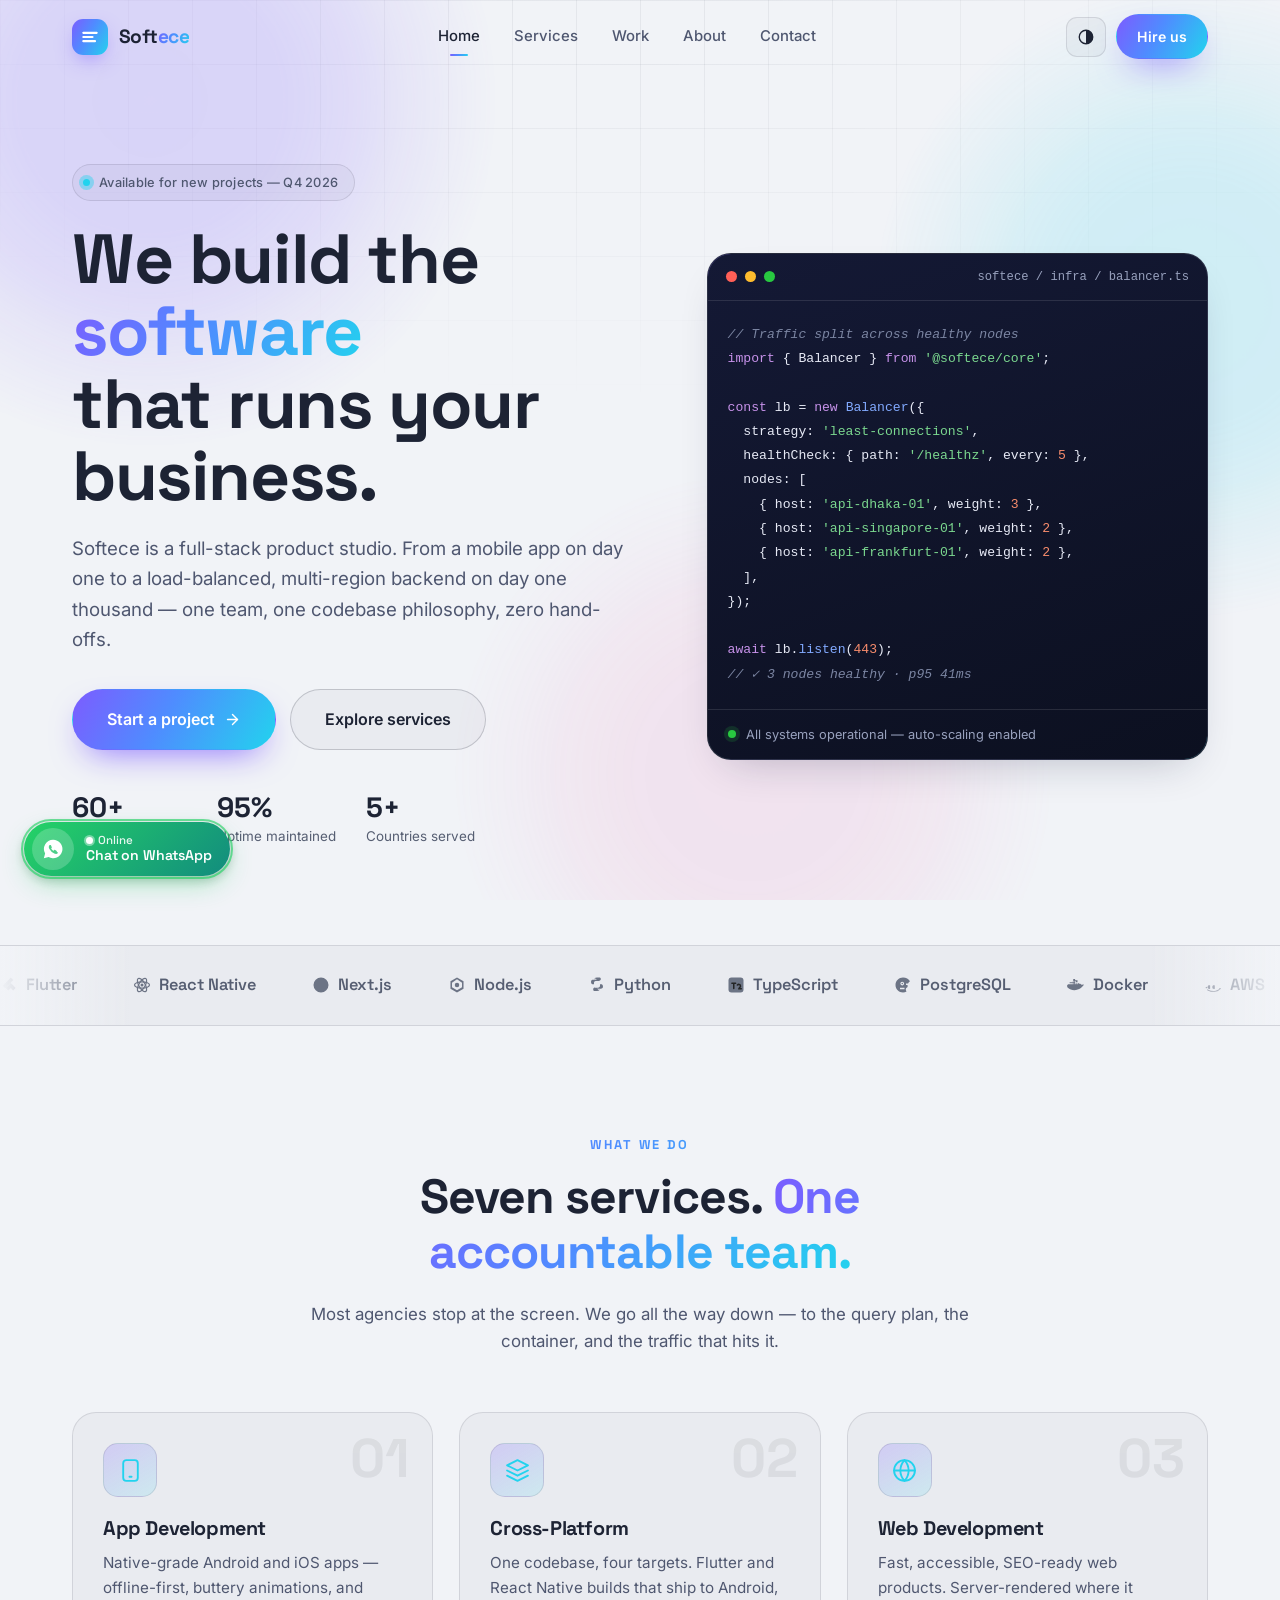
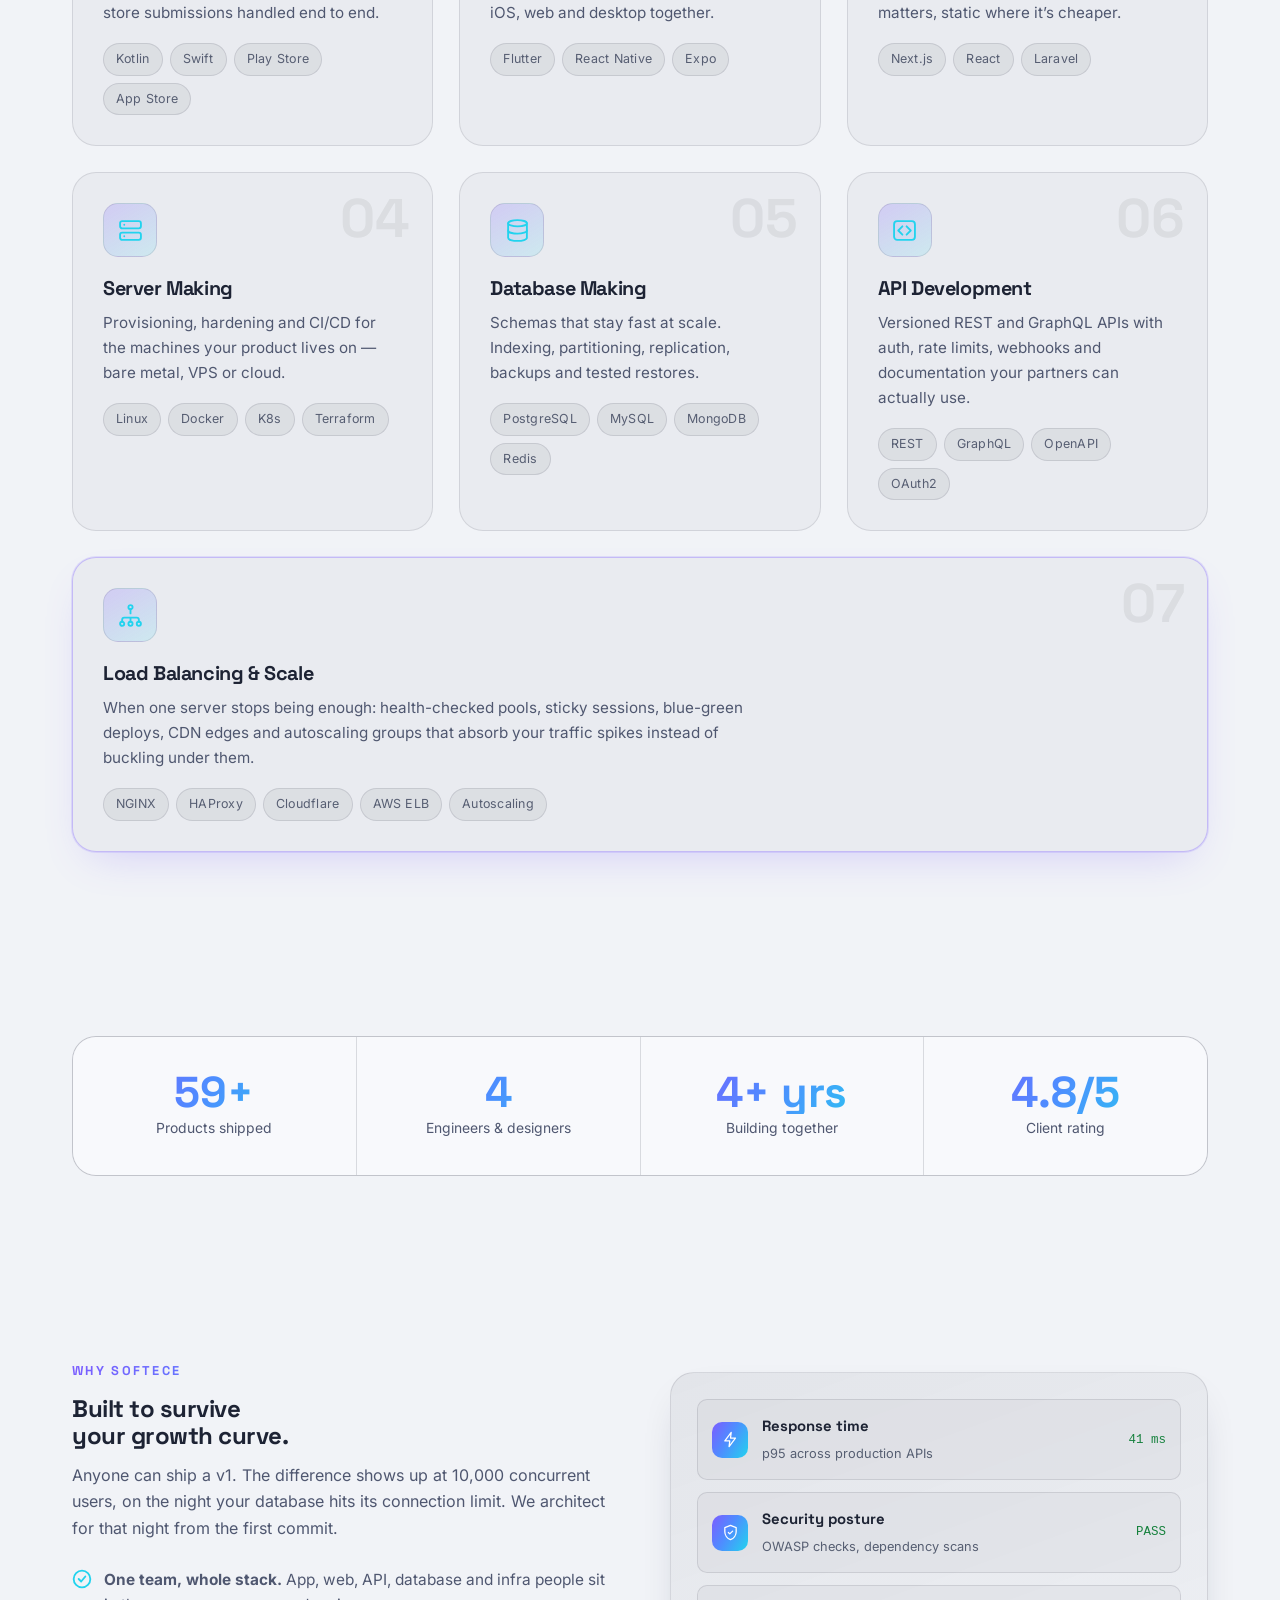
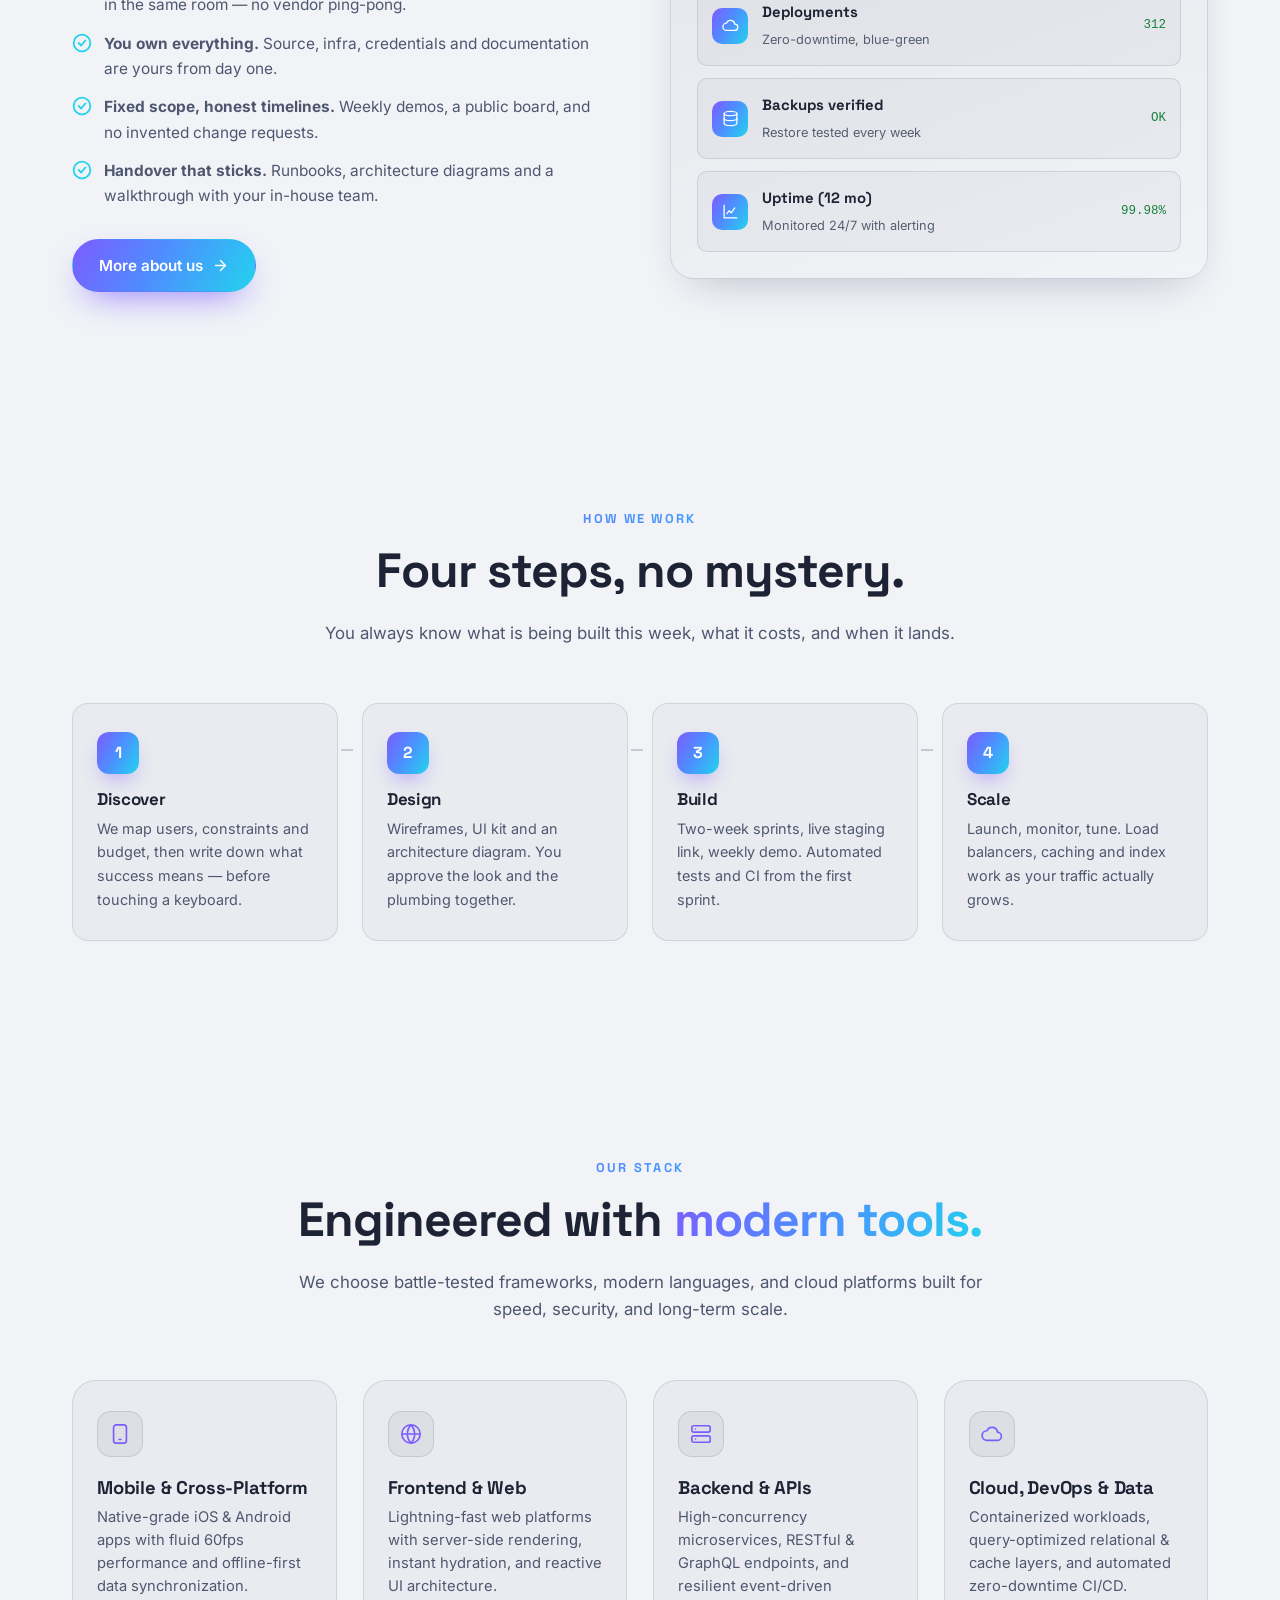
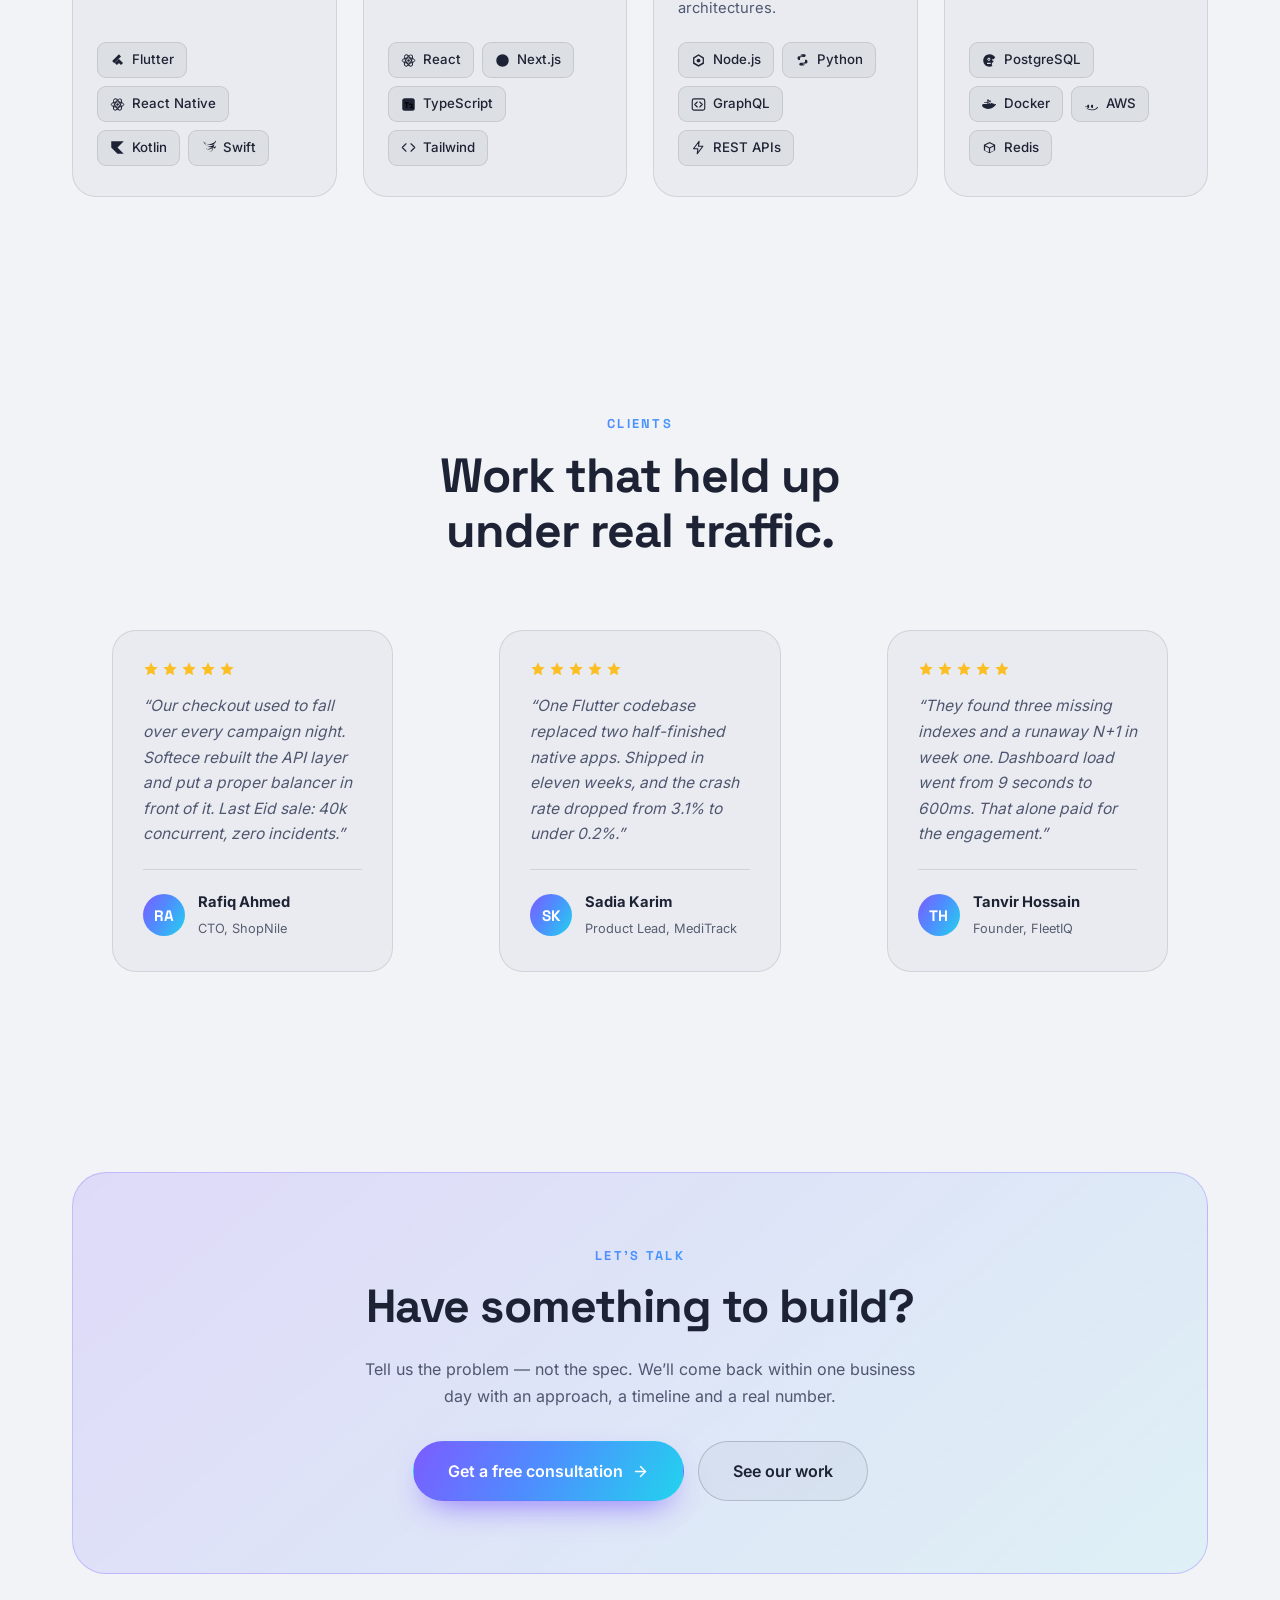
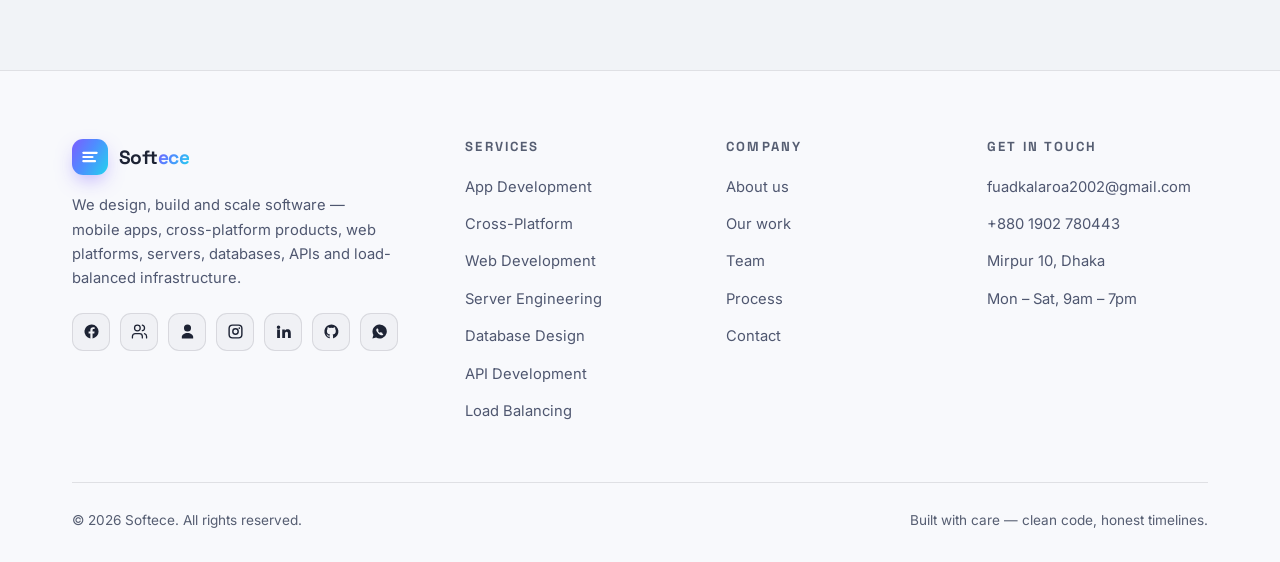
==== commit 66a4b555: "Add Rocket mobile banking payment option with purple badge" ====
--- a/index.html
+++ b/index.html
@@ -2200,6 +2200,13 @@
                       </span>
                     </label>
                     <label class="pay-method-opt">
+                      <input type="radio" name="payment_method" value="Rocket (01902780443)">
+                      <span class="pay-method-box">
+                        <span class="pay-method-title"><span class="pay-badge pay-badge--rocket">Rocket</span> Send Money &middot; 01902780443</span>
+                        <span class="pay-method-desc">Personal / Send Money to confirm your development sprint slot immediately.</span>
+                      </span>
+                    </label>
+                    <label class="pay-method-opt">
                       <input type="radio" name="payment_method" value="Bank Transfer">
                       <span class="pay-method-box">
                         <span class="pay-method-title">🏦 Bank Wire / Transfer</span>
@@ -2212,7 +2219,7 @@
                 <div class="field" id="order-trx-field">
                   <label for="order-trx">Transaction ID / TrxID <span class="text-muted">(optional)</span></label>
                   <input id="order-trx" name="trx_id" type="text" placeholder="e.g. 9K82JD82 (leave blank if paying later)">
-                  <p class="field__hint">If you have already sent a 50% advance via bKash/Nagad, enter your TrxID here.</p>
+                  <p class="field__hint">If you have already sent a 50% advance via bKash/Nagad/Rocket, enter your TrxID here.</p>
                 </div>
 
                 <button class="btn btn--primary btn--block btn--lg" type="submit">Send order</button>
@@ -2260,7 +2267,7 @@
                   </div>
 
                   <div class="order-receipt__paybox" id="receipt-paybox">
-                    <h4>Payment Details (bKash &amp; Nagad Personal)</h4>
+                    <h4>Payment Details (bKash, Nagad &amp; Rocket Personal)</h4>
                     <p class="order-receipt__desc">To initiate immediate architecture &amp; development, send 50% advance to our verified number:</p>
                     <div class="copy-box">
                       <div class="copy-box__num">
@@ -2286,7 +2293,7 @@
                   <div class="order-receipt__trx" id="receipt-trx-section">
                     <label for="receipt-trx-input">Have you already sent the advance payment?</label>
                     <div class="order-receipt__trx-form">
-                      <input type="text" id="receipt-trx-input" placeholder="Enter bKash/Nagad Transaction ID (TrxID)">
+                      <input type="text" id="receipt-trx-input" placeholder="Enter bKash/Nagad/Rocket Transaction ID (TrxID)">
                       <button type="button" class="btn btn--primary btn--sm" id="receipt-trx-submit">Submit TrxID</button>
                     </div>
                     <p class="field__hint" id="receipt-trx-status">Submitting will update your payment details directly in our Google Sheet.</p>
--- a/assets/css/style.css
+++ b/assets/css/style.css
@@ -1086,6 +1086,9 @@
 .pay-badge--nagad {
   background: #f7941d;
 }
+.pay-badge--rocket {
+  background: #8c3494;
+}
 
 /* Post-order Receipt Card */
 .order-receipt {
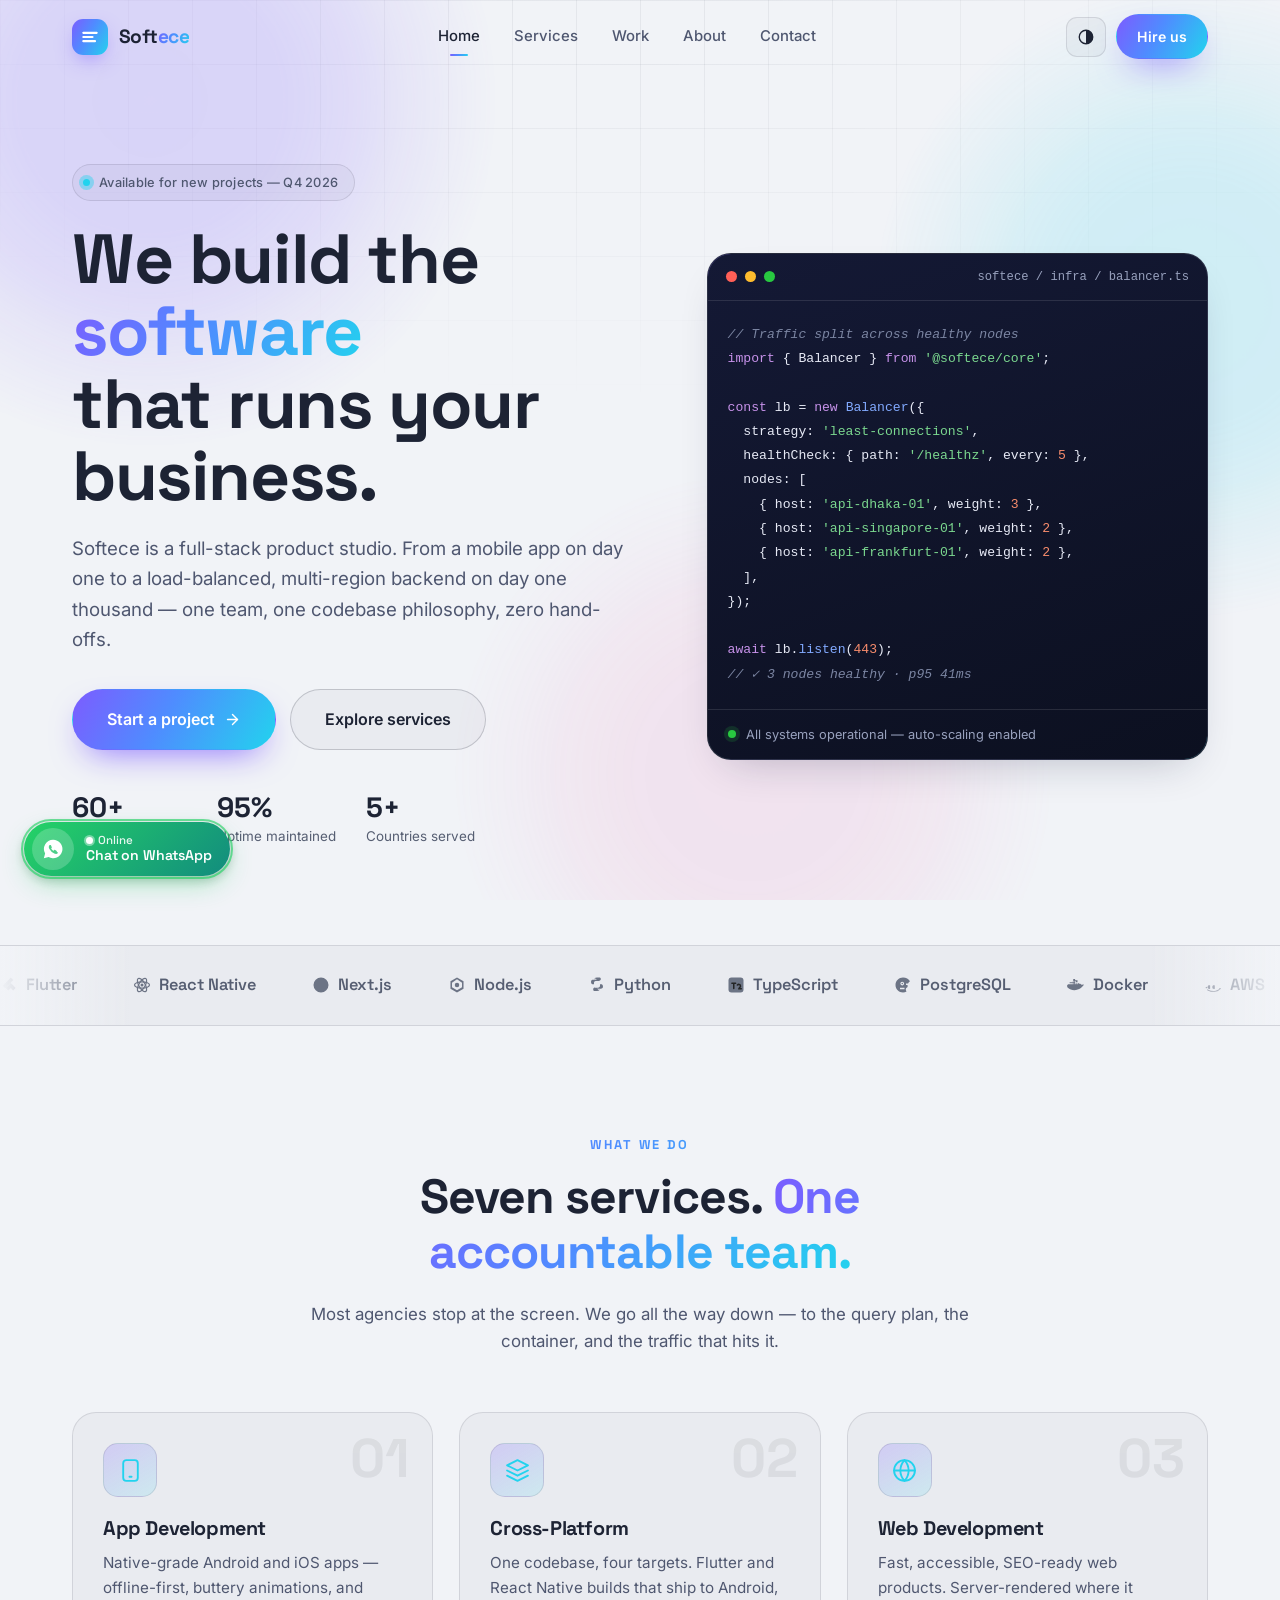
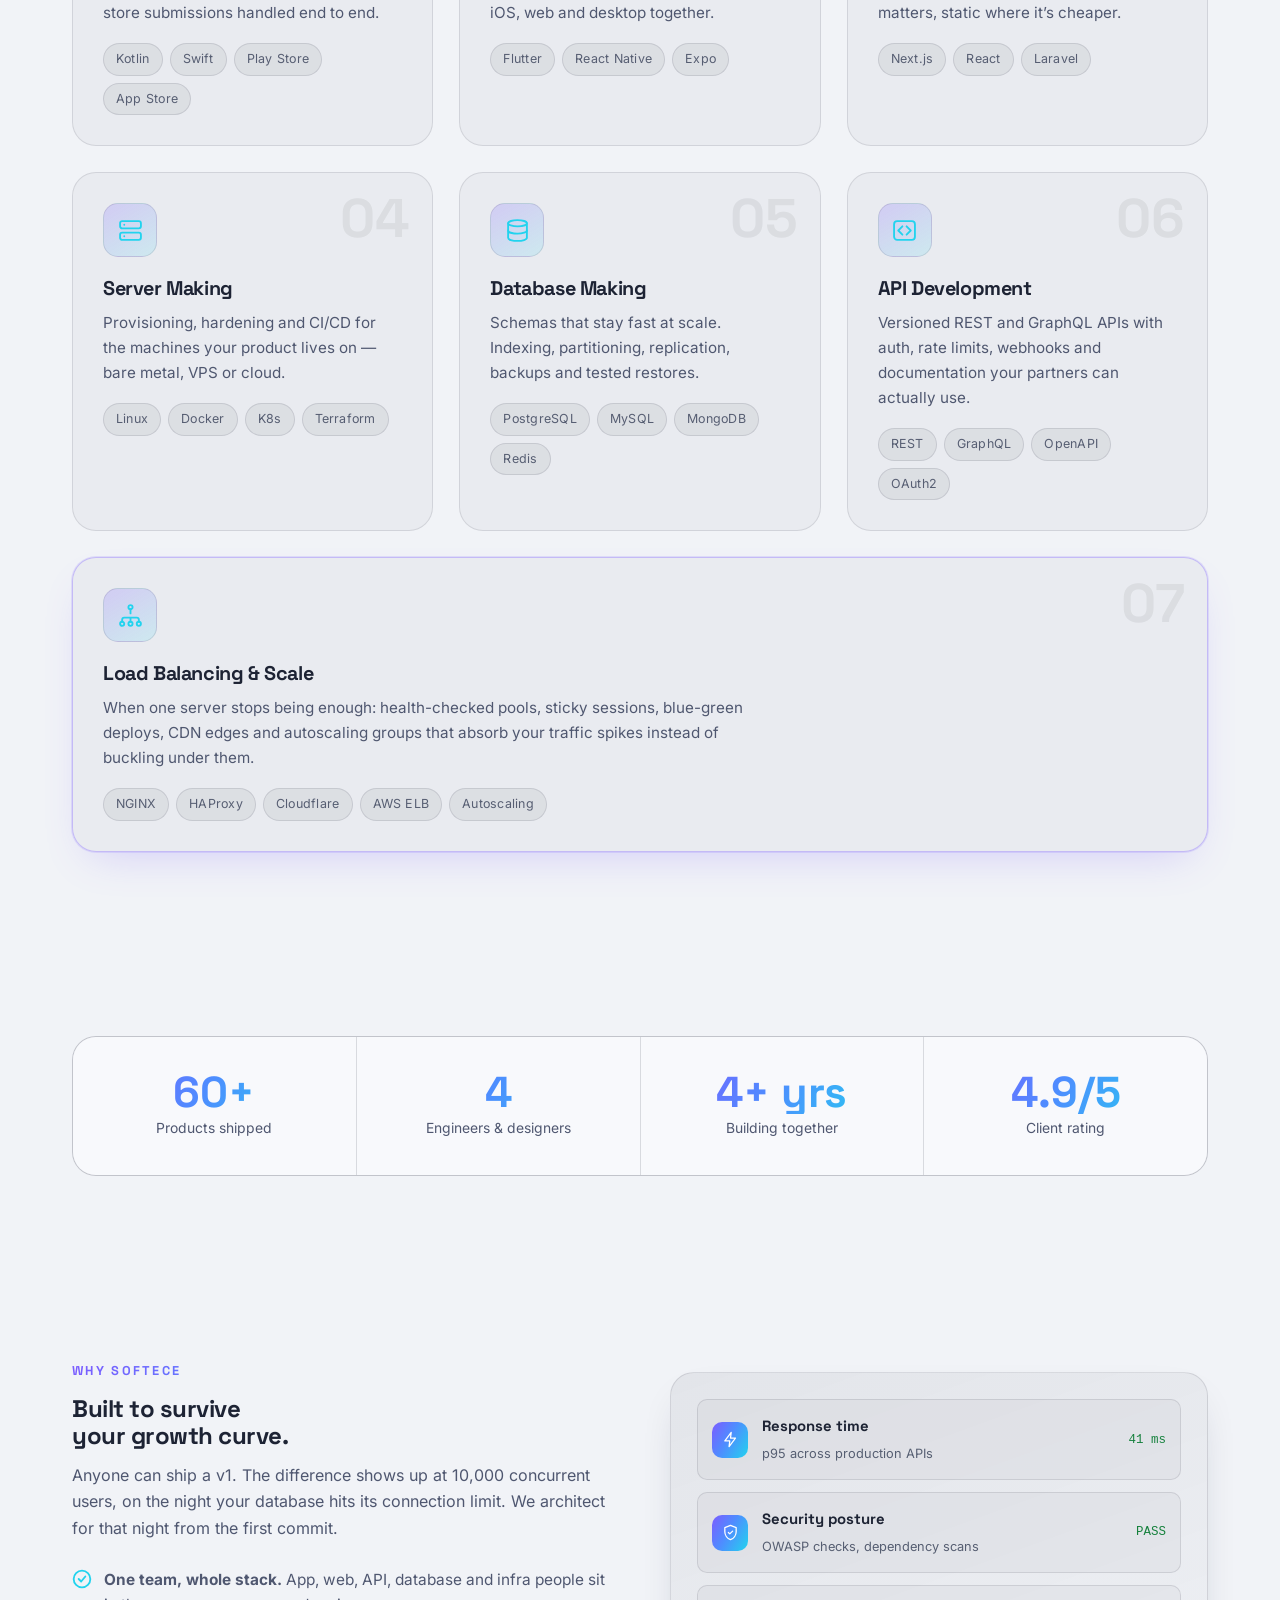
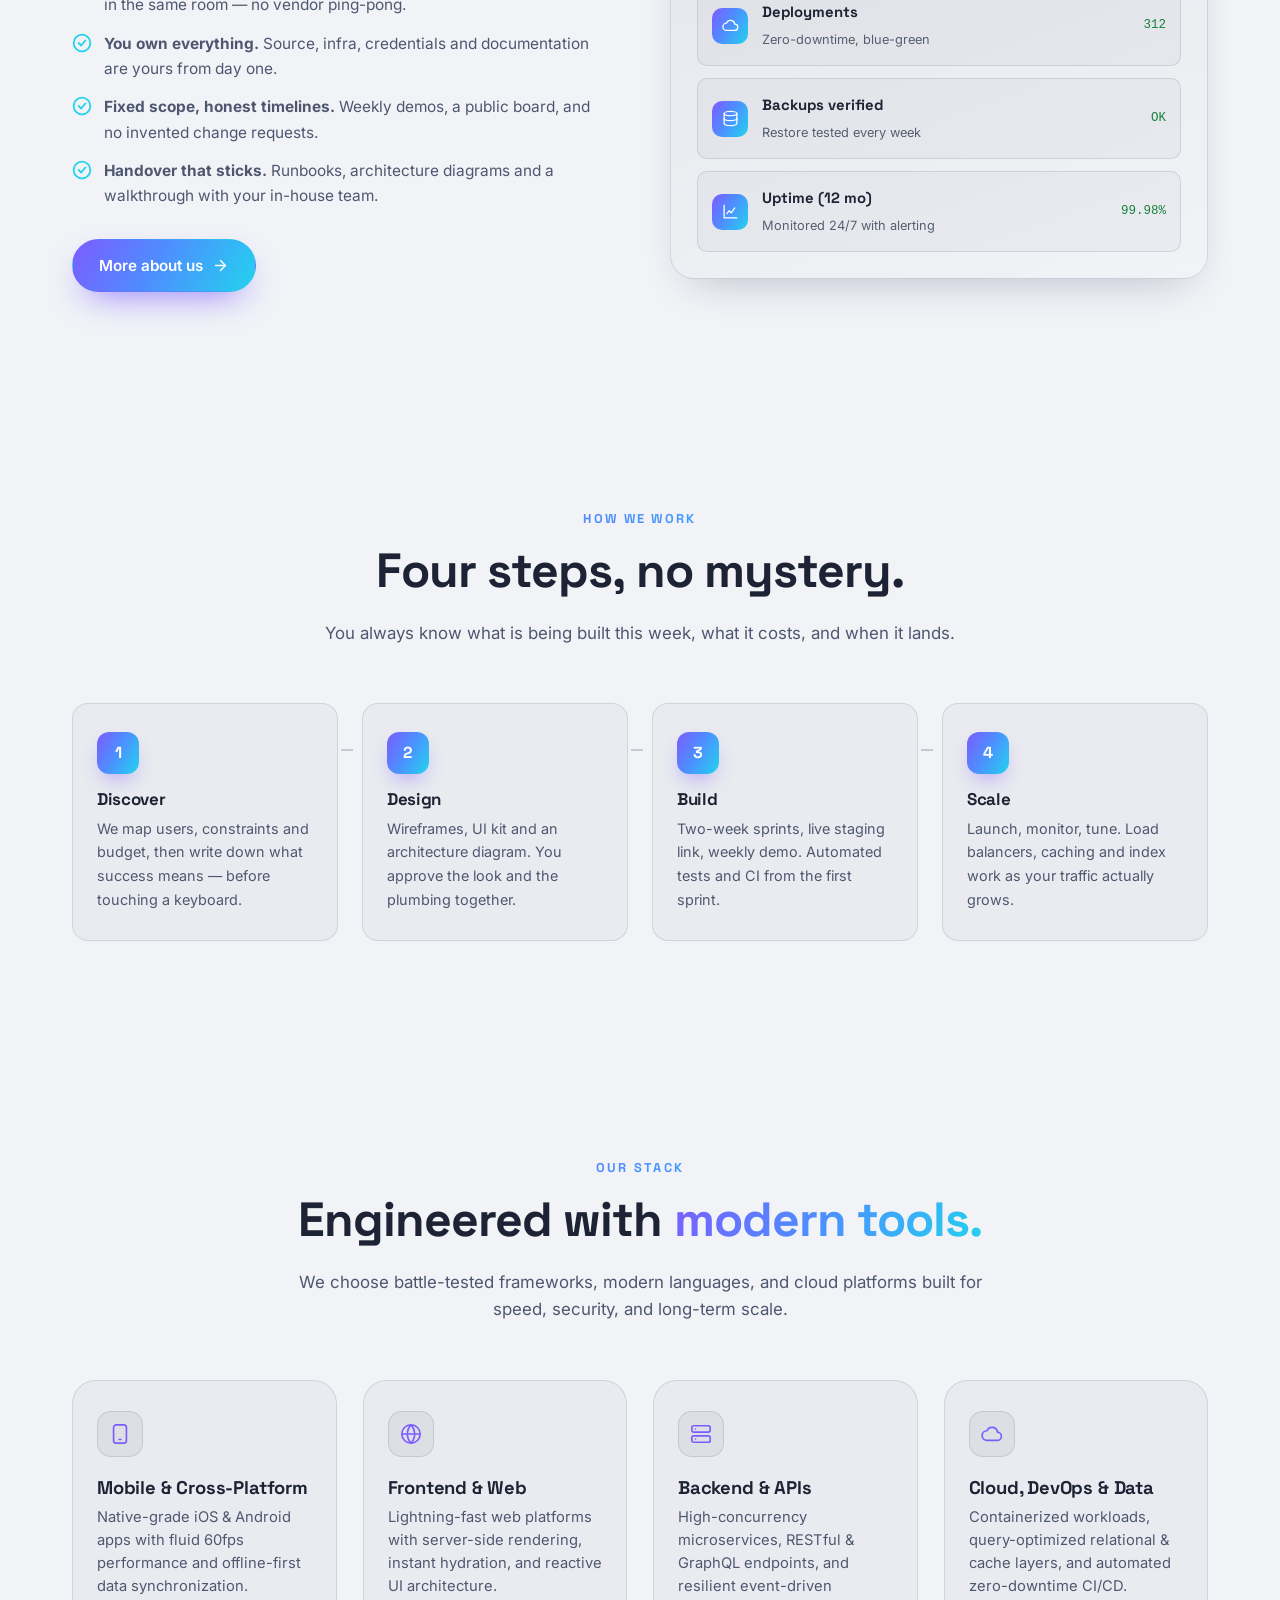
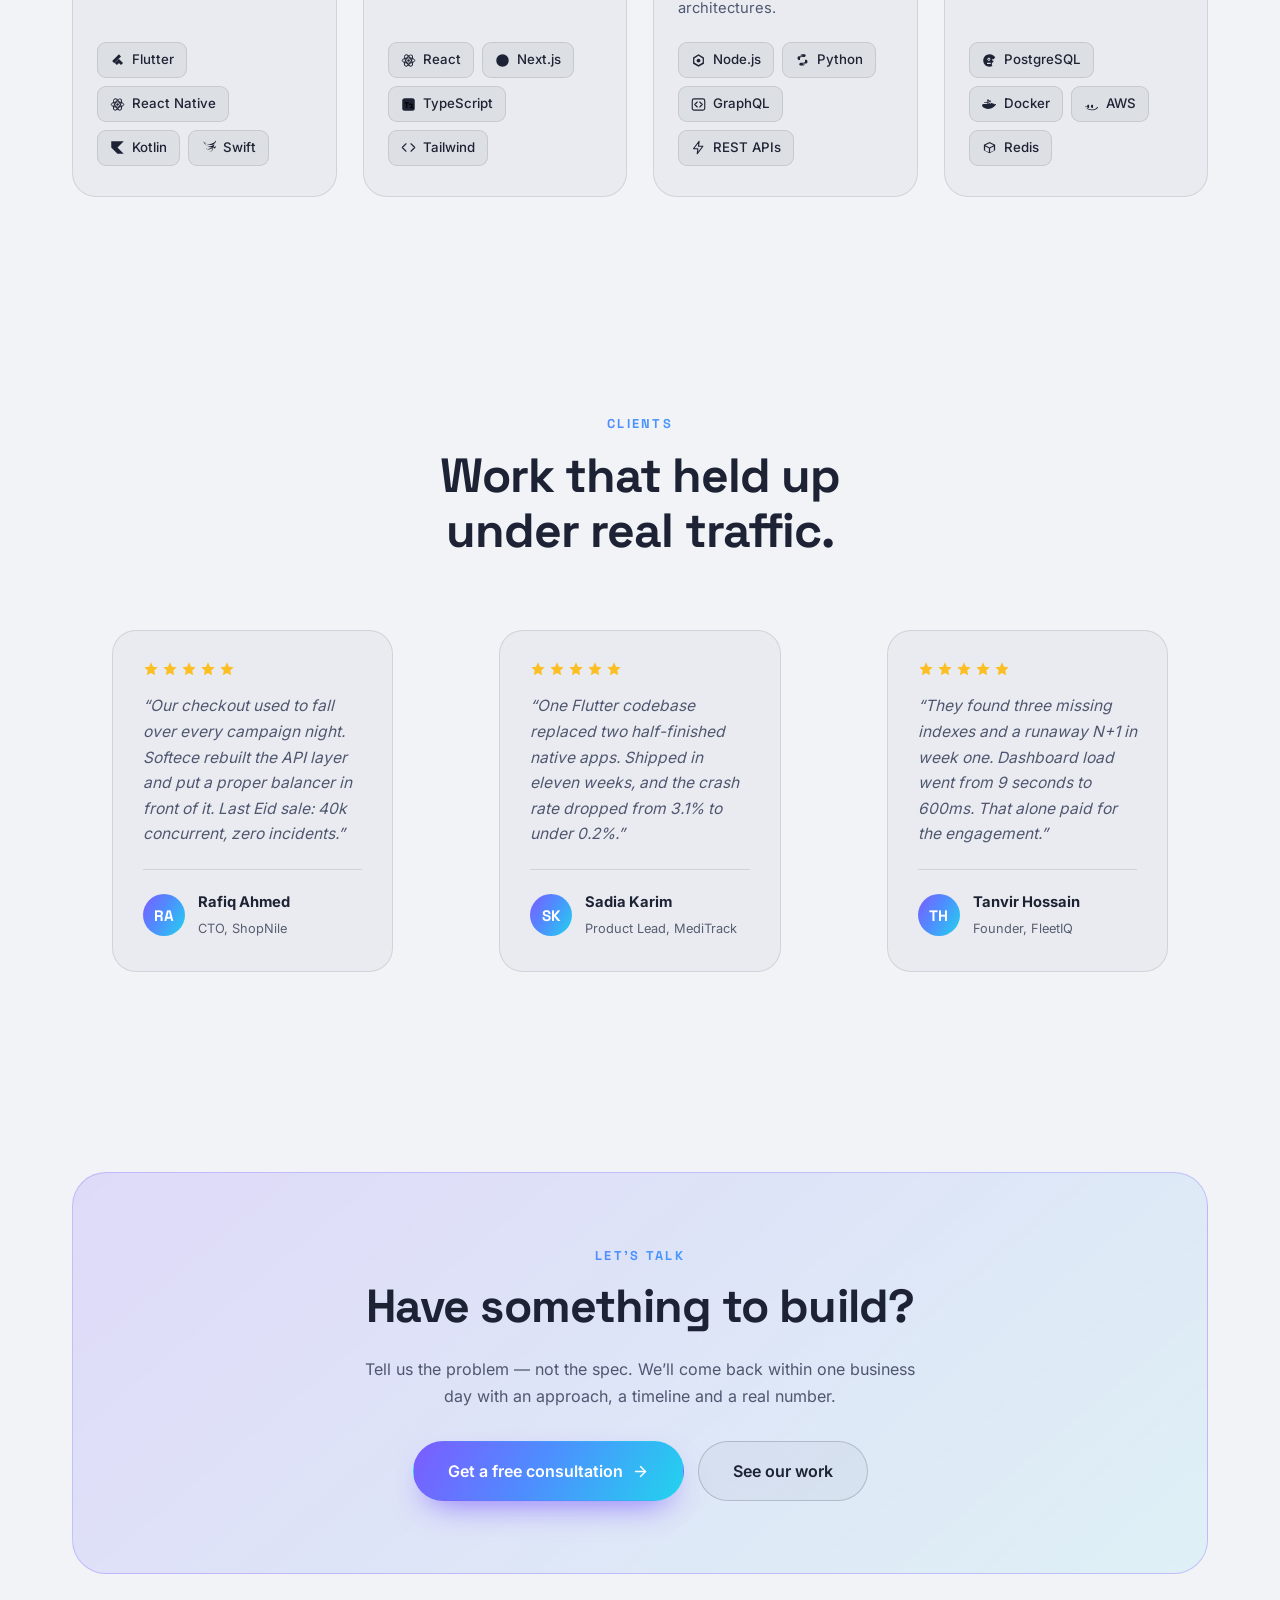
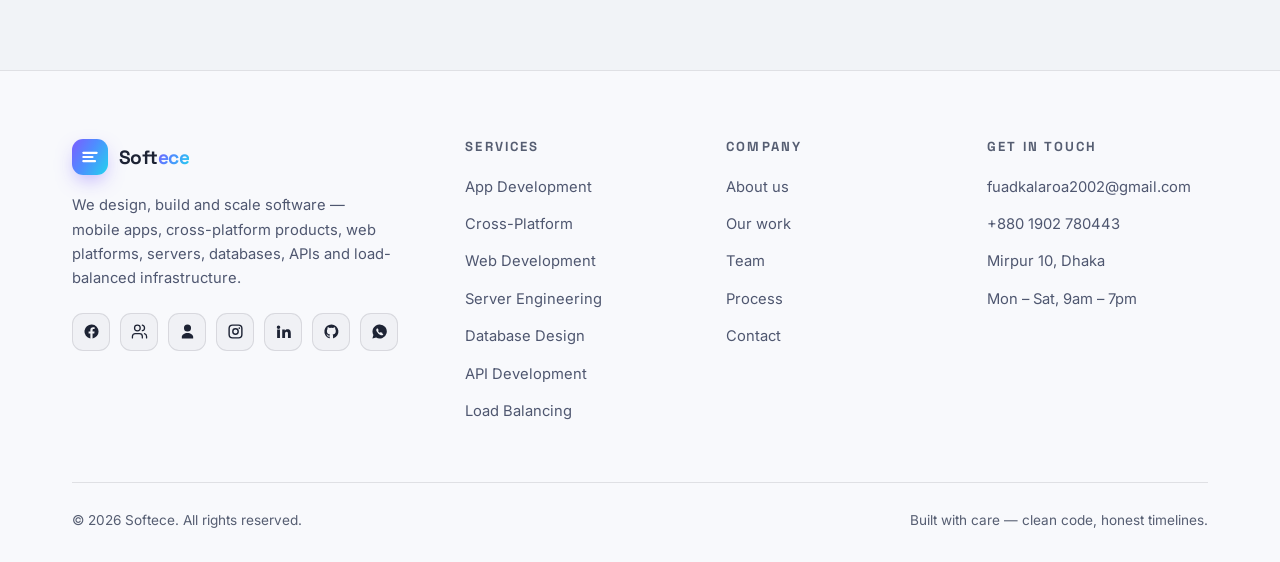
==== commit 2711e7a3: "Add Binance Pay payment option with Pay ID 570841564" ====
--- a/index.html
+++ b/index.html
@@ -2207,6 +2207,13 @@
                       </span>
                     </label>
                     <label class="pay-method-opt">
+                      <input type="radio" name="payment_method" value="Binance Pay (570841564)">
+                      <span class="pay-method-box">
+                        <span class="pay-method-title"><span class="pay-badge pay-badge--binance">Binance</span> Pay ID &middot; 570841564</span>
+                        <span class="pay-method-desc">USDT / Crypto &middot; 0% fee instant payment. Ideal for international &amp; web3 clients.</span>
+                      </span>
+                    </label>
+                    <label class="pay-method-opt">
                       <input type="radio" name="payment_method" value="Bank Transfer">
                       <span class="pay-method-box">
                         <span class="pay-method-title">🏦 Bank Wire / Transfer</span>
@@ -2218,8 +2225,8 @@
 
                 <div class="field" id="order-trx-field">
                   <label for="order-trx">Transaction ID / TrxID <span class="text-muted">(optional)</span></label>
-                  <input id="order-trx" name="trx_id" type="text" placeholder="e.g. 9K82JD82 (leave blank if paying later)">
-                  <p class="field__hint">If you have already sent a 50% advance via bKash/Nagad/Rocket, enter your TrxID here.</p>
+                  <input id="order-trx" name="trx_id" type="text" placeholder="e.g. 9K82JD82 or Binance Order ID (leave blank if paying later)">
+                  <p class="field__hint">If you have already sent a 50% advance via bKash/Nagad/Rocket or Binance, enter your TrxID / Pay ID here.</p>
                 </div>
 
                 <button class="btn btn--primary btn--block btn--lg" type="submit">Send order</button>
@@ -2267,16 +2274,27 @@
                   </div>
 
                   <div class="order-receipt__paybox" id="receipt-paybox">
-                    <h4>Payment Details (bKash, Nagad &amp; Rocket Personal)</h4>
-                    <p class="order-receipt__desc">To initiate immediate architecture &amp; development, send 50% advance to our verified number:</p>
+                    <h4>Payment Details (bKash, Nagad, Rocket &amp; Binance)</h4>
+                    <p class="order-receipt__desc">To initiate immediate architecture &amp; development, send 50% advance to our verified accounts:</p>
                     <div class="copy-box">
                       <div class="copy-box__num">
-                        <span class="copy-box__tag">Personal</span>
+                        <span class="copy-box__tag">bKash / Nagad / Rocket</span>
                         <code>01902780443</code>
                       </div>
                       <button type="button" class="btn btn--sm btn--outline" id="btn-copy-number">
                         <svg width="14" height="14" viewBox="0 0 24 24" fill="none" stroke="currentColor" stroke-width="2"><rect x="9" y="9" width="13" height="13" rx="2" ry="2"></rect><path d="M5 15H4a2 2 0 0 1-2-2V4a2 2 0 0 1 2-2h9a2 2 0 0 1 2 2v1"></path></svg>
                         <span id="copy-btn-text">Copy Number</span>
+                      </button>
+                    </div>
+
+                    <div class="copy-box" style="margin-top:8px">
+                      <div class="copy-box__num">
+                        <span class="copy-box__tag" style="color:#F0B90B;background:rgba(240,185,11,.15)">Binance Pay ID</span>
+                        <code style="color:#F0B90B">570841564</code>
+                      </div>
+                      <button type="button" class="btn btn--sm btn--outline" id="btn-copy-binance">
+                        <svg width="14" height="14" viewBox="0 0 24 24" fill="none" stroke="currentColor" stroke-width="2"><rect x="9" y="9" width="13" height="13" rx="2" ry="2"></rect><path d="M5 15H4a2 2 0 0 1-2-2V4a2 2 0 0 1 2-2h9a2 2 0 0 1 2 2v1"></path></svg>
+                        <span id="copy-binance-text">Copy Pay ID</span>
                       </button>
                     </div>
 
@@ -2293,7 +2311,7 @@
                   <div class="order-receipt__trx" id="receipt-trx-section">
                     <label for="receipt-trx-input">Have you already sent the advance payment?</label>
                     <div class="order-receipt__trx-form">
-                      <input type="text" id="receipt-trx-input" placeholder="Enter bKash/Nagad/Rocket Transaction ID (TrxID)">
+                      <input type="text" id="receipt-trx-input" placeholder="Enter bKash/Nagad/Rocket TrxID or Binance Pay ID">
                       <button type="button" class="btn btn--primary btn--sm" id="receipt-trx-submit">Submit TrxID</button>
                     </div>
                     <p class="field__hint" id="receipt-trx-status">Submitting will update your payment details directly in our Google Sheet.</p>
--- a/assets/css/style.css
+++ b/assets/css/style.css
@@ -1089,6 +1089,10 @@
 .pay-badge--rocket {
   background: #8c3494;
 }
+.pay-badge--binance {
+  background: #F0B90B;
+  color: #0c0d10;
+}
 
 /* Post-order Receipt Card */
 .order-receipt {
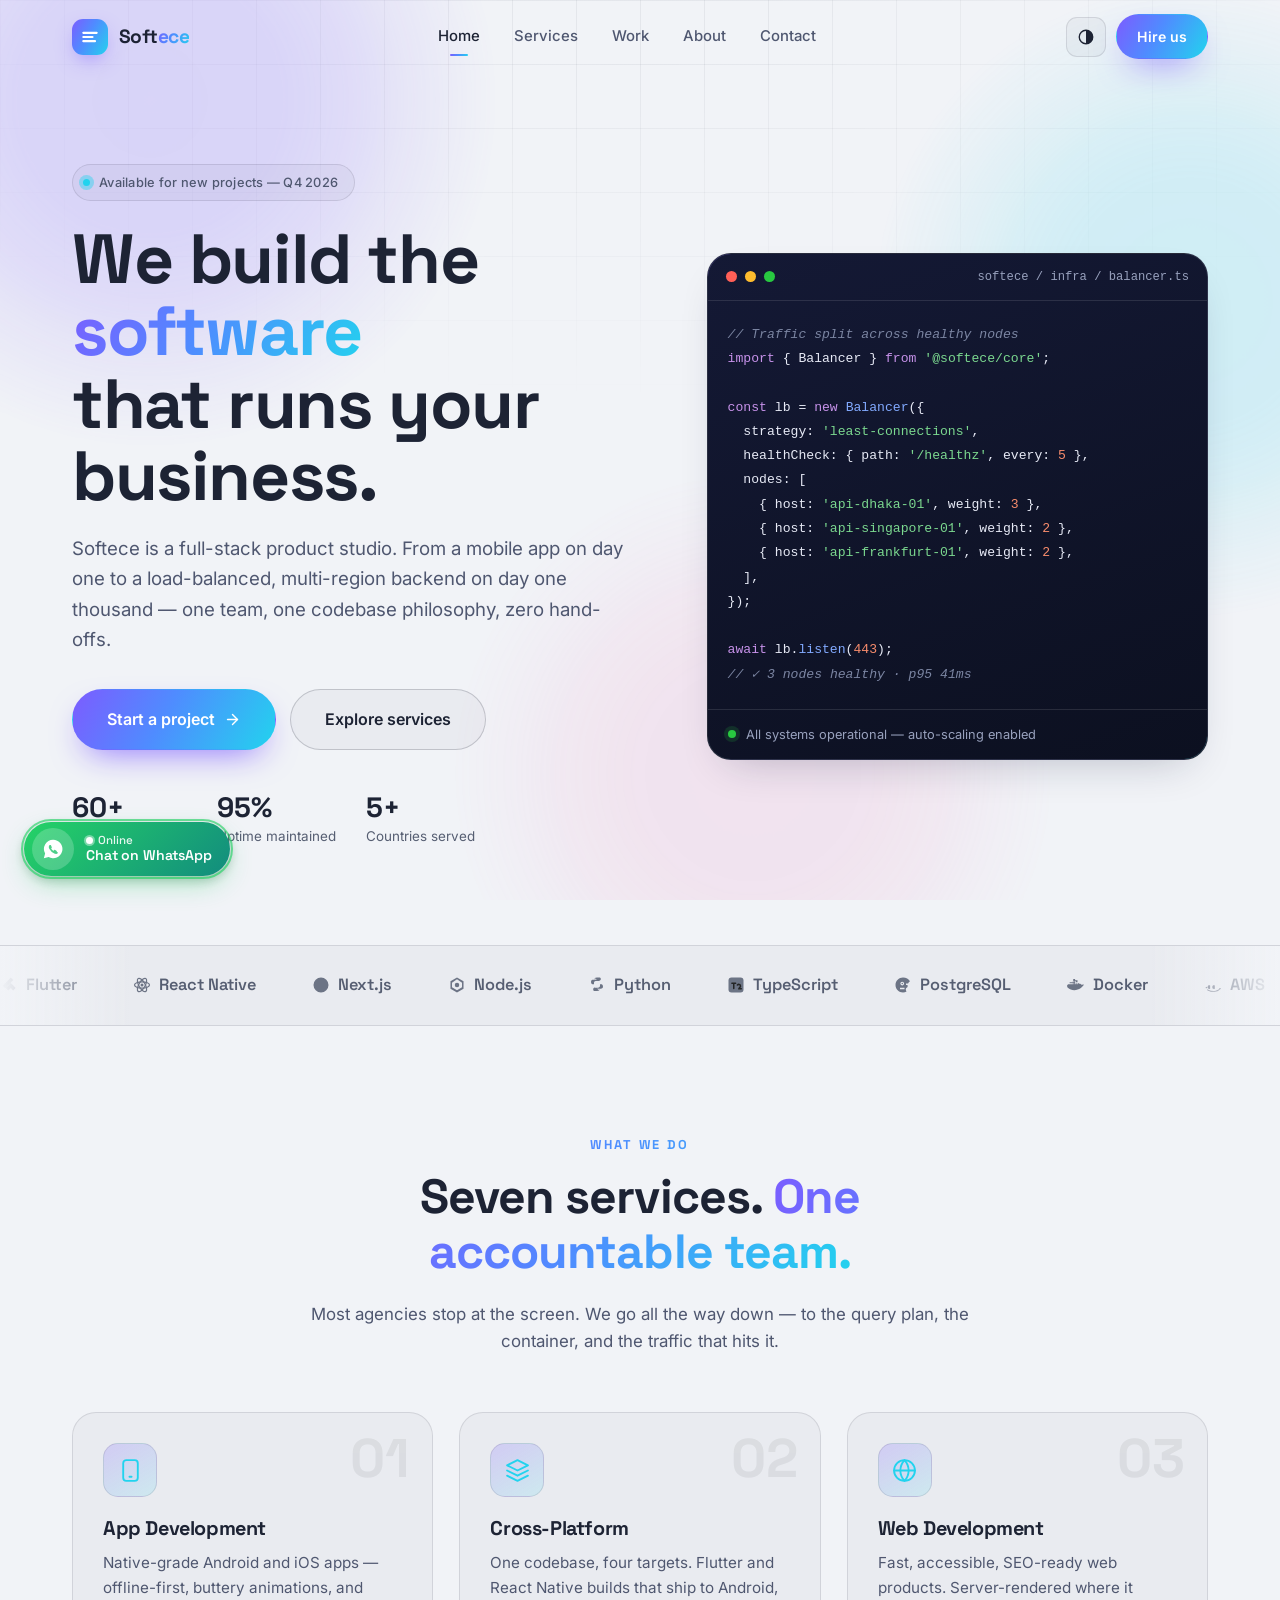
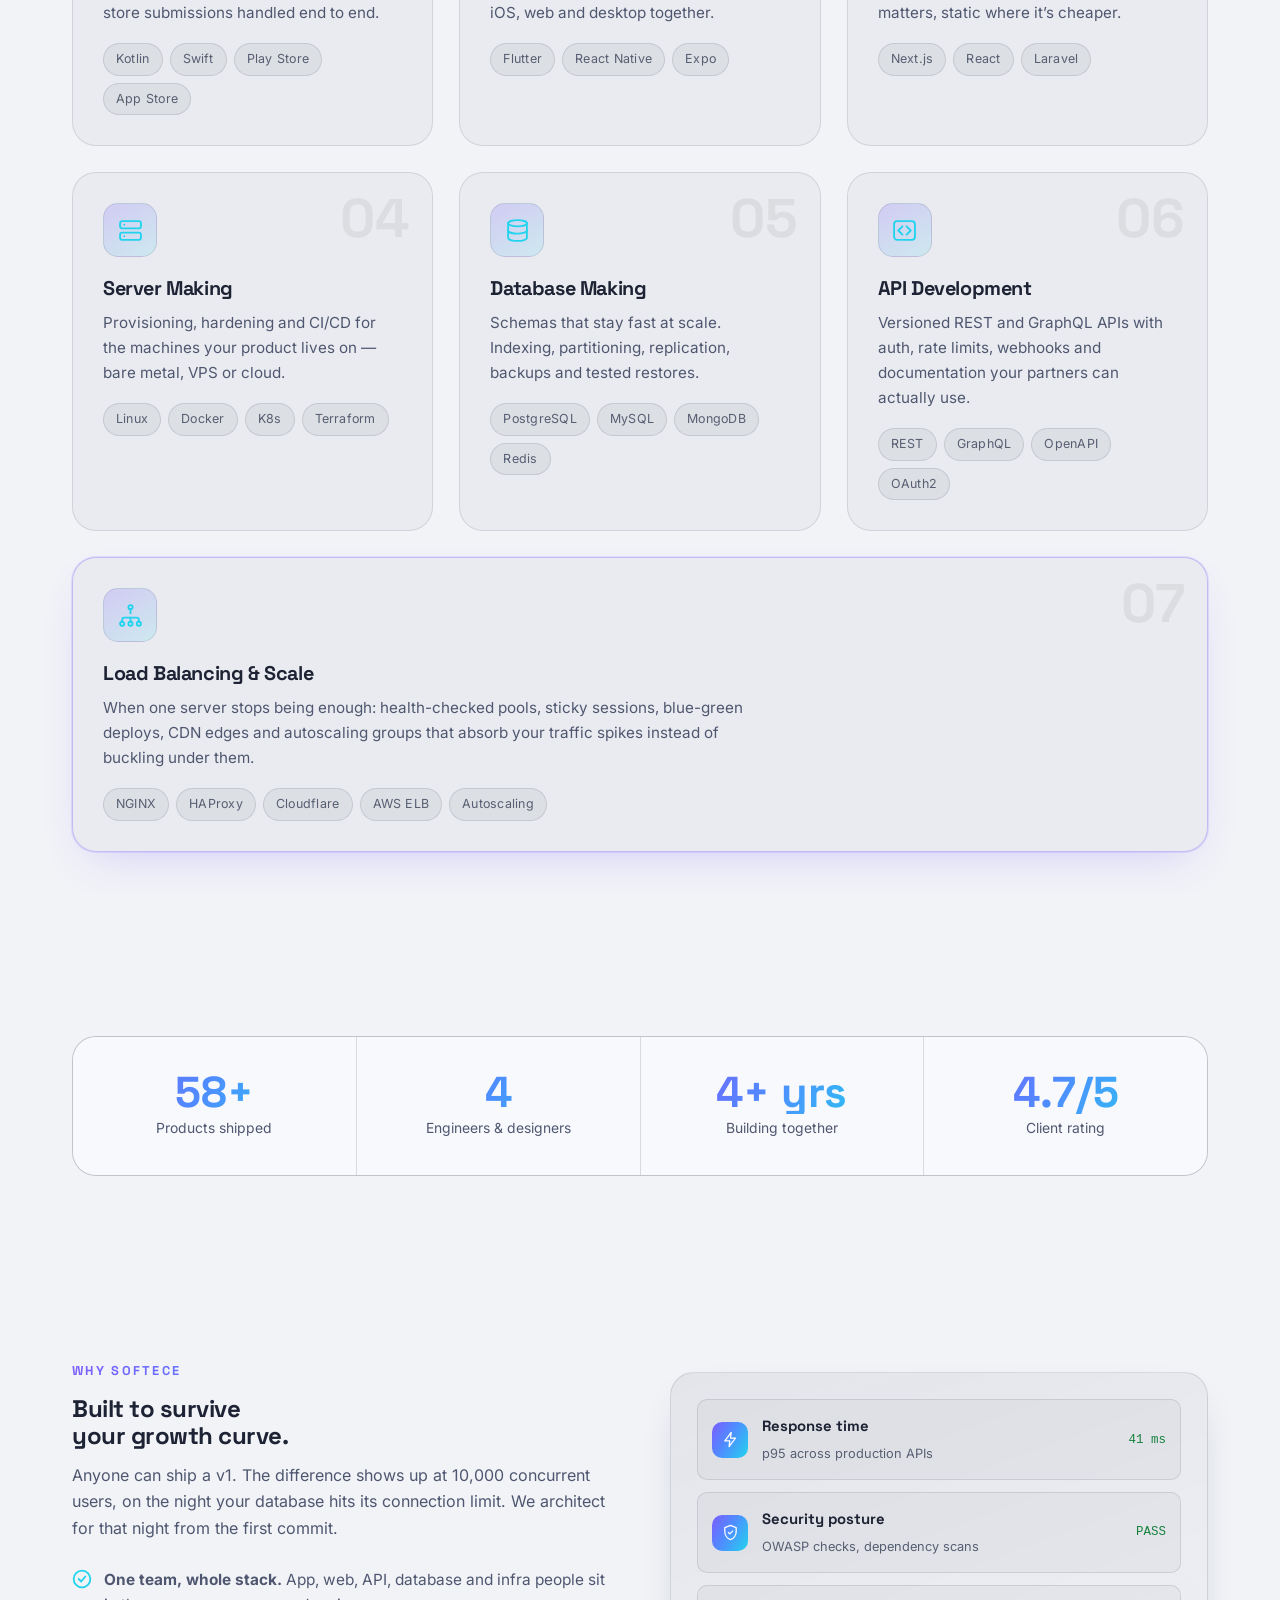
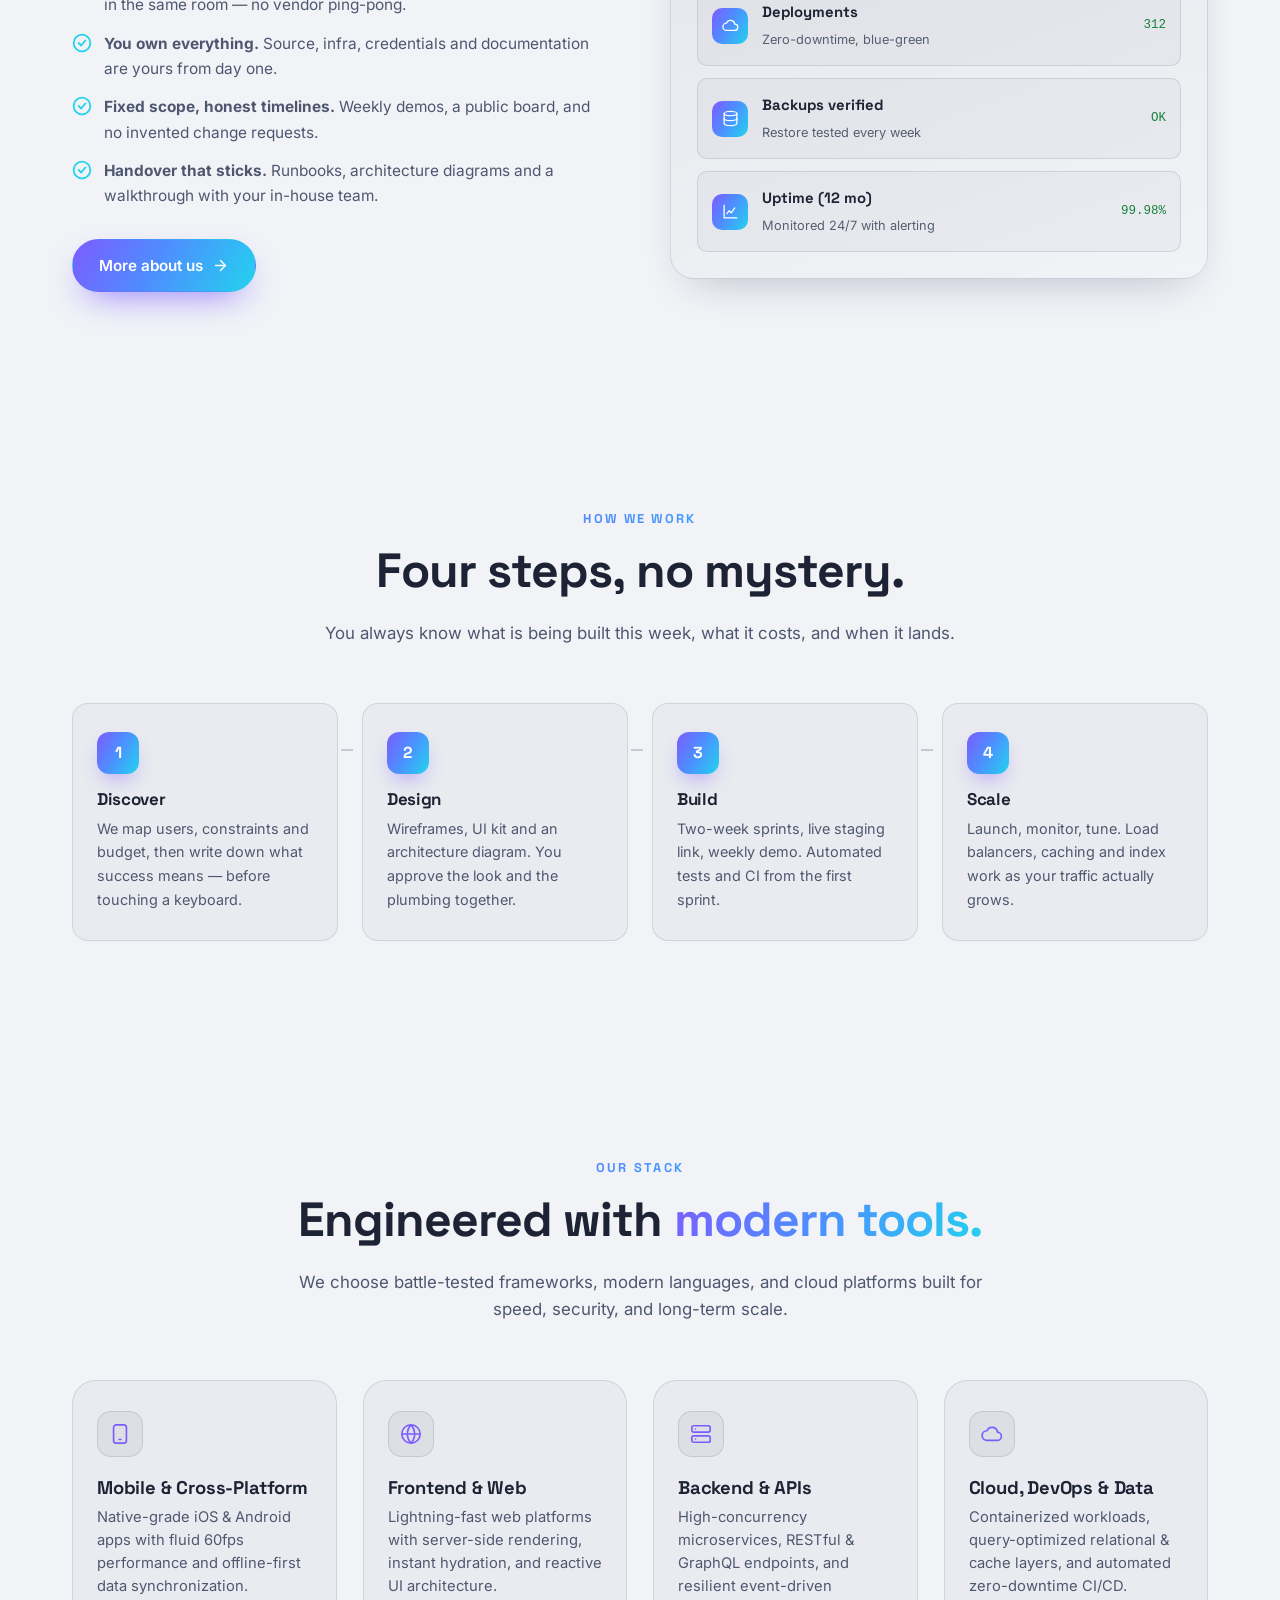
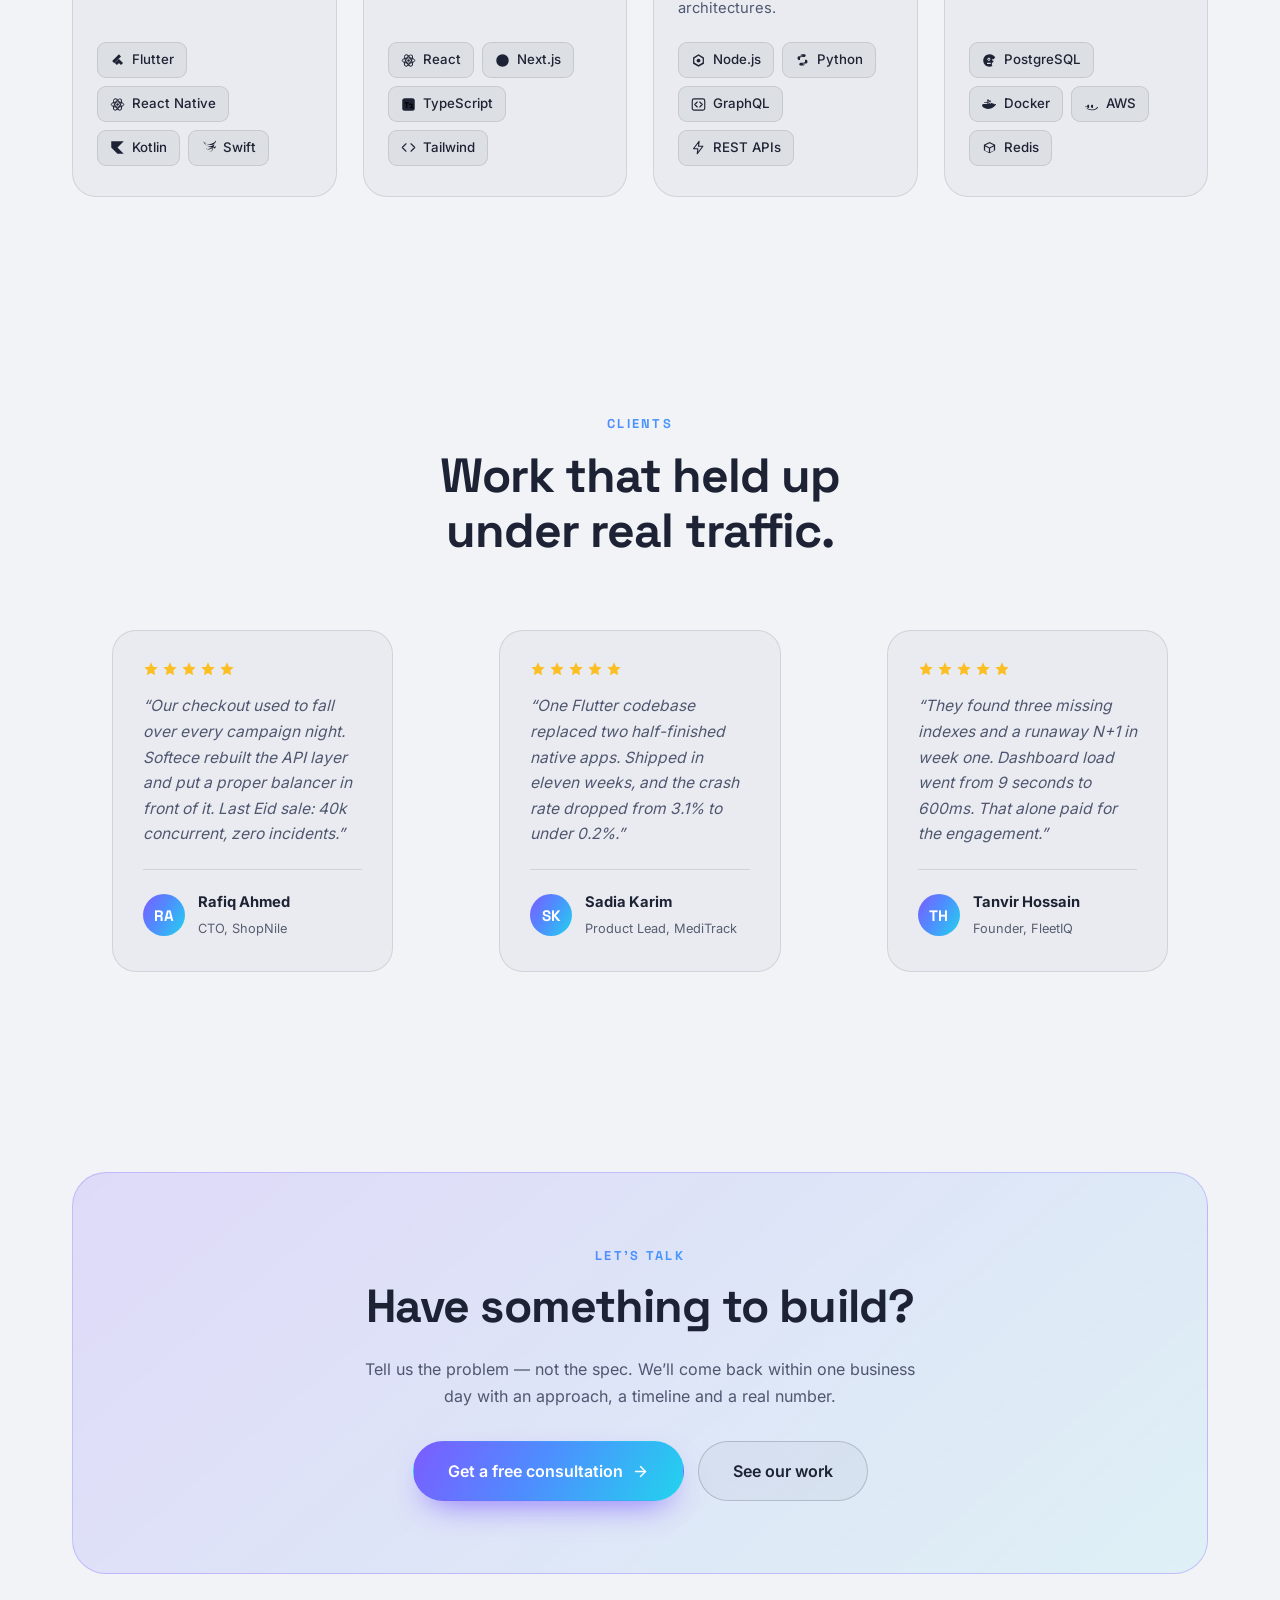
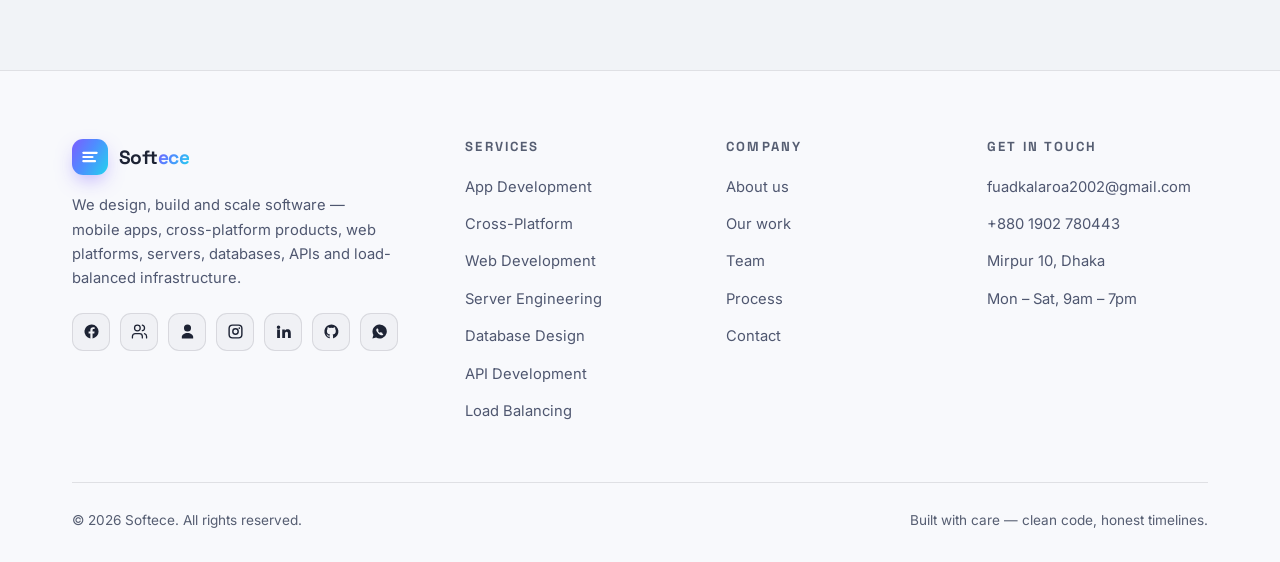
==== commit 855e1141: "Refactor payment UI to compact chips and add sender number tracking" ====
--- a/index.html
+++ b/index.html
@@ -28,7 +28,7 @@
   <meta property="og:type" content="website">
   <link rel="preload" as="font" type="font/woff2" href="assets/fonts/inter-var-latin.woff2" crossorigin>
   <link rel="preload" as="font" type="font/woff2" href="assets/fonts/space-grotesk-var-latin.woff2" crossorigin>
-  <link rel="stylesheet" href="assets/css/style.css?v=10">
+  <link rel="stylesheet" href="assets/css/style.css?v=11">
   <link rel="icon"
     href="data:image/svg+xml,<svg xmlns='http://www.w3.org/2000/svg' viewBox='0 0 100 100'><rect width='100' height='100' rx='24' fill='%237c5cff'/><path d='M32 36h36M32 50h24M32 64h30' stroke='white' stroke-width='9' stroke-linecap='round'/></svg>">
 </head>
@@ -2176,57 +2176,57 @@
                 </div>
 
                 <div class="field">
-                  <label>Payment preference</label>
-                  <div class="pay-methods">
-                    <label class="pay-method-opt">
+                  <label>Payment method</label>
+                  <div class="pay-method-grid">
+                    <label class="pay-chip">
                       <input type="radio" name="payment_method" value="Pay after Discussion" checked>
-                      <span class="pay-method-box">
-                        <span class="pay-method-title">💬 Pay after Discussion (Recommended)</span>
-                        <span class="pay-method-desc">Free consultation first &middot; 50% advance after scope and milestone agreement.</span>
+                      <span class="pay-chip__body">
+                        <span class="pay-chip__top">💬 <b>Discussion</b></span>
+                        <small>Pay 50% after consultation</small>
                       </span>
                     </label>
-                    <label class="pay-method-opt">
-                      <input type="radio" name="payment_method" value="bKash (01902780443)">
-                      <span class="pay-method-box">
-                        <span class="pay-method-title"><span class="pay-badge pay-badge--bkash">bKash</span> Send Money &middot; 01902780443</span>
-                        <span class="pay-method-desc">Personal / Send Money to confirm your development sprint slot immediately.</span>
+                    <label class="pay-chip">
+                      <input type="radio" name="payment_method" value="bKash">
+                      <span class="pay-chip__body">
+                        <span class="pay-chip__top"><span class="pay-badge pay-badge--bkash">bKash</span> <b>01902780443</b></span>
+                        <small>Send Money (Personal)</small>
                       </span>
                     </label>
-                    <label class="pay-method-opt">
-                      <input type="radio" name="payment_method" value="Nagad (01902780443)">
-                      <span class="pay-method-box">
-                        <span class="pay-method-title"><span class="pay-badge pay-badge--nagad">Nagad</span> Send Money &middot; 01902780443</span>
-                        <span class="pay-method-desc">Personal / Send Money to confirm your development sprint slot immediately.</span>
+                    <label class="pay-chip">
+                      <input type="radio" name="payment_method" value="Nagad">
+                      <span class="pay-chip__body">
+                        <span class="pay-chip__top"><span class="pay-badge pay-badge--nagad">Nagad</span> <b>01902780443</b></span>
+                        <small>Send Money (Personal)</small>
                       </span>
                     </label>
-                    <label class="pay-method-opt">
-                      <input type="radio" name="payment_method" value="Rocket (01902780443)">
-                      <span class="pay-method-box">
-                        <span class="pay-method-title"><span class="pay-badge pay-badge--rocket">Rocket</span> Send Money &middot; 01902780443</span>
-                        <span class="pay-method-desc">Personal / Send Money to confirm your development sprint slot immediately.</span>
+                    <label class="pay-chip">
+                      <input type="radio" name="payment_method" value="Rocket">
+                      <span class="pay-chip__body">
+                        <span class="pay-chip__top"><span class="pay-badge pay-badge--rocket">Rocket</span> <b>01902780443</b></span>
+                        <small>Send Money (Personal)</small>
                       </span>
                     </label>
-                    <label class="pay-method-opt">
-                      <input type="radio" name="payment_method" value="Binance Pay (570841564)">
-                      <span class="pay-method-box">
-                        <span class="pay-method-title"><span class="pay-badge pay-badge--binance">Binance</span> Pay ID &middot; 570841564</span>
-                        <span class="pay-method-desc">USDT / Crypto &middot; 0% fee instant payment. Ideal for international &amp; web3 clients.</span>
-                      </span>
-                    </label>
-                    <label class="pay-method-opt">
-                      <input type="radio" name="payment_method" value="Bank Transfer">
-                      <span class="pay-method-box">
-                        <span class="pay-method-title">🏦 Bank Wire / Transfer</span>
-                        <span class="pay-method-desc">Direct corporate account invoice details sent upon order review.</span>
+                    <label class="pay-chip">
+                      <input type="radio" name="payment_method" value="Binance Pay">
+                      <span class="pay-chip__body">
+                        <span class="pay-chip__top"><span class="pay-badge pay-badge--binance">Binance</span> <b>570841564</b></span>
+                        <small>USDT Pay ID (0% fee)</small>
                       </span>
                     </label>
                   </div>
                 </div>
 
-                <div class="field" id="order-trx-field">
-                  <label for="order-trx">Transaction ID / TrxID <span class="text-muted">(optional)</span></label>
-                  <input id="order-trx" name="trx_id" type="text" placeholder="e.g. 9K82JD82 or Binance Order ID (leave blank if paying later)">
-                  <p class="field__hint">If you have already sent a 50% advance via bKash/Nagad/Rocket or Binance, enter your TrxID / Pay ID here.</p>
+                <div class="form__row" id="order-payment-details-row">
+                  <div class="field">
+                    <label for="order-sender-number">Sender Number / Account <span class="text-muted">(যেই নম্বর থেকে টাকা পাঠিয়েছেন)</span></label>
+                    <input id="order-sender-number" name="sender_number" type="text" placeholder="e.g. 01XXXXXXXXX or Binance Pay ID">
+                    <p class="field__hint">The number or ID you used to send payment (if paying now).</p>
+                  </div>
+                  <div class="field">
+                    <label for="order-trx">Transaction ID / TrxID <span class="text-muted">(optional)</span></label>
+                    <input id="order-trx" name="trx_id" type="text" placeholder="e.g. 9K82JD82 (or leave blank if paying later)">
+                    <p class="field__hint">The TrxID or Order ID from your payment slip.</p>
+                  </div>
                 </div>
 
                 <button class="btn btn--primary btn--block btn--lg" type="submit">Send order</button>
@@ -2268,6 +2268,14 @@
                       <span id="receipt-method">Pay after Discussion</span>
                     </div>
                     <div class="order-receipt__row">
+                      <span>Sender Number / ID:</span>
+                      <span id="receipt-sender">-</span>
+                    </div>
+                    <div class="order-receipt__row">
+                      <span>TrxID:</span>
+                      <span id="receipt-trx">-</span>
+                    </div>
+                    <div class="order-receipt__row">
                       <span>Payment Status:</span>
                       <span id="receipt-status" class="receipt-badge receipt-badge--pending">Awaiting Discussion / Confirmation</span>
                     </div>
@@ -2309,10 +2317,11 @@
                   </div>
 
                   <div class="order-receipt__trx" id="receipt-trx-section">
-                    <label for="receipt-trx-input">Have you already sent the advance payment?</label>
+                    <label for="receipt-trx-input">Sent advance payment? Record your sender number &amp; TrxID:</label>
                     <div class="order-receipt__trx-form">
-                      <input type="text" id="receipt-trx-input" placeholder="Enter bKash/Nagad/Rocket TrxID or Binance Pay ID">
-                      <button type="button" class="btn btn--primary btn--sm" id="receipt-trx-submit">Submit TrxID</button>
+                      <input type="text" id="receipt-sender-input" placeholder="Sender No (01XXXXXXXXX)">
+                      <input type="text" id="receipt-trx-input" placeholder="TrxID / Order ID">
+                      <button type="button" class="btn btn--primary btn--sm" id="receipt-trx-submit">Submit Details</button>
                     </div>
                     <p class="field__hint" id="receipt-trx-status">Submitting will update your payment details directly in our Google Sheet.</p>
                   </div>
@@ -2471,7 +2480,7 @@
       <use href="#i-up" />
     </svg></button>
 
-  <script src="assets/js/main.js?v=18" defer></script>
+  <script src="assets/js/main.js?v=20" defer></script>
 </body>
 
 </html>
--- a/assets/css/style.css
+++ b/assets/css/style.css
@@ -1018,57 +1018,63 @@
 }
 
 /* ---------- Order Payment Methods & Post-Order Receipt ---------- */
-.pay-methods {
+.pay-method-grid {
   display: grid;
+  grid-template-columns: repeat(auto-fit, minmax(170px, 1fr));
   gap: 10px;
   margin-top: 4px;
 }
-.pay-method-opt {
+.pay-chip {
+  display: block;
+  cursor: pointer;
+  position: relative;
+}
+.pay-chip input[type="radio"] {
+  position: absolute;
+  top: 12px;
+  right: 12px;
+  margin: 0;
+  accent-color: var(--brand);
+  width: 16px;
+  height: 16px;
+  cursor: pointer;
+}
+.pay-chip__body {
   display: flex;
-  align-items: flex-start;
-  gap: 12px;
+  flex-direction: column;
+  gap: 5px;
   padding: 12px 14px;
   border-radius: 12px;
   border: 1px solid var(--border);
   background: var(--surface);
-  cursor: pointer;
-  transition: border-color 0.2s, background 0.2s, transform 0.2s;
-}
-.pay-method-opt:hover {
+  transition: border-color 0.2s, background 0.2s, transform 0.2s, box-shadow 0.2s;
+  height: 100%;
+}
+.pay-chip:hover .pay-chip__body {
   border-color: rgba(124, 92, 255, 0.4);
   background: var(--surface-2);
 }
-.pay-method-opt:has(input:checked) {
+.pay-chip:has(input:checked) .pay-chip__body {
   border-color: var(--brand);
-  background: rgba(124, 92, 255, 0.08);
+  background: rgba(124, 92, 255, 0.09);
   box-shadow: 0 0 0 1px var(--brand);
 }
-.pay-method-opt input[type="radio"] {
-  margin-top: 3px;
-  accent-color: var(--brand);
-  width: 16px;
-  height: 16px;
-  cursor: pointer;
-  flex-shrink: 0;
-}
-.pay-method-box {
-  display: flex;
-  flex-direction: column;
-  gap: 3px;
-}
-.pay-method-title {
-  font-size: 0.92rem;
-  font-weight: 600;
-  color: var(--text);
+.pay-chip__top {
   display: inline-flex;
   align-items: center;
-  gap: 7px;
-  flex-wrap: wrap;
-}
-.pay-method-desc {
-  font-size: 0.8rem;
+  gap: 8px;
+  font-size: 0.9rem;
+  color: var(--text);
+}
+.pay-chip__top b {
+  font-family: var(--font-display);
+  font-weight: 600;
+  letter-spacing: -0.01em;
+}
+.pay-chip__body small {
+  font-size: 0.76rem;
   color: var(--text-dim);
-  line-height: 1.35;
+  line-height: 1.3;
 }
 
 .pay-badge {
@@ -1264,9 +1270,11 @@
 .order-receipt__trx-form {
   display: flex;
   gap: 8px;
+  flex-wrap: wrap;
 }
 .order-receipt__trx-form input {
-  flex: 1;
+  flex: 1 1 160px;
+  min-width: 140px;
   padding: 9px 12px;
   font-size: 0.88rem;
   border-radius: 10px;
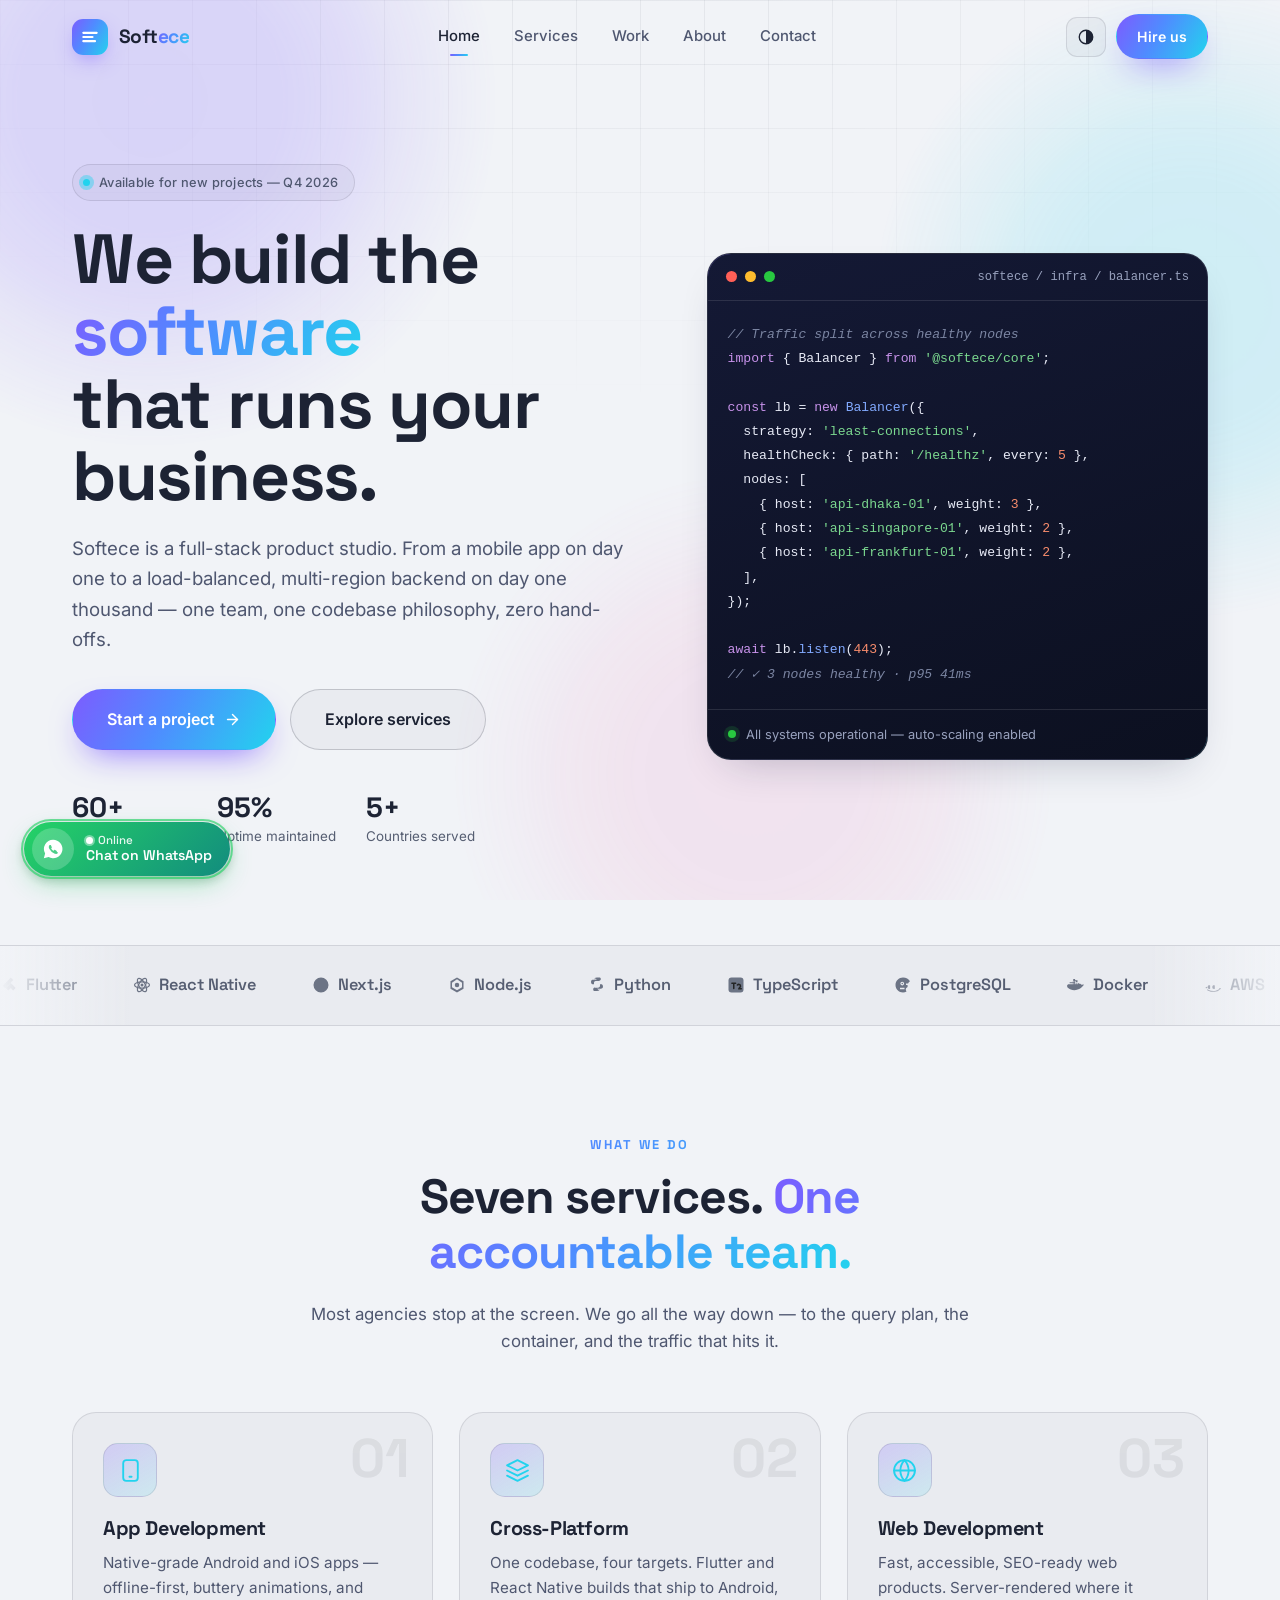
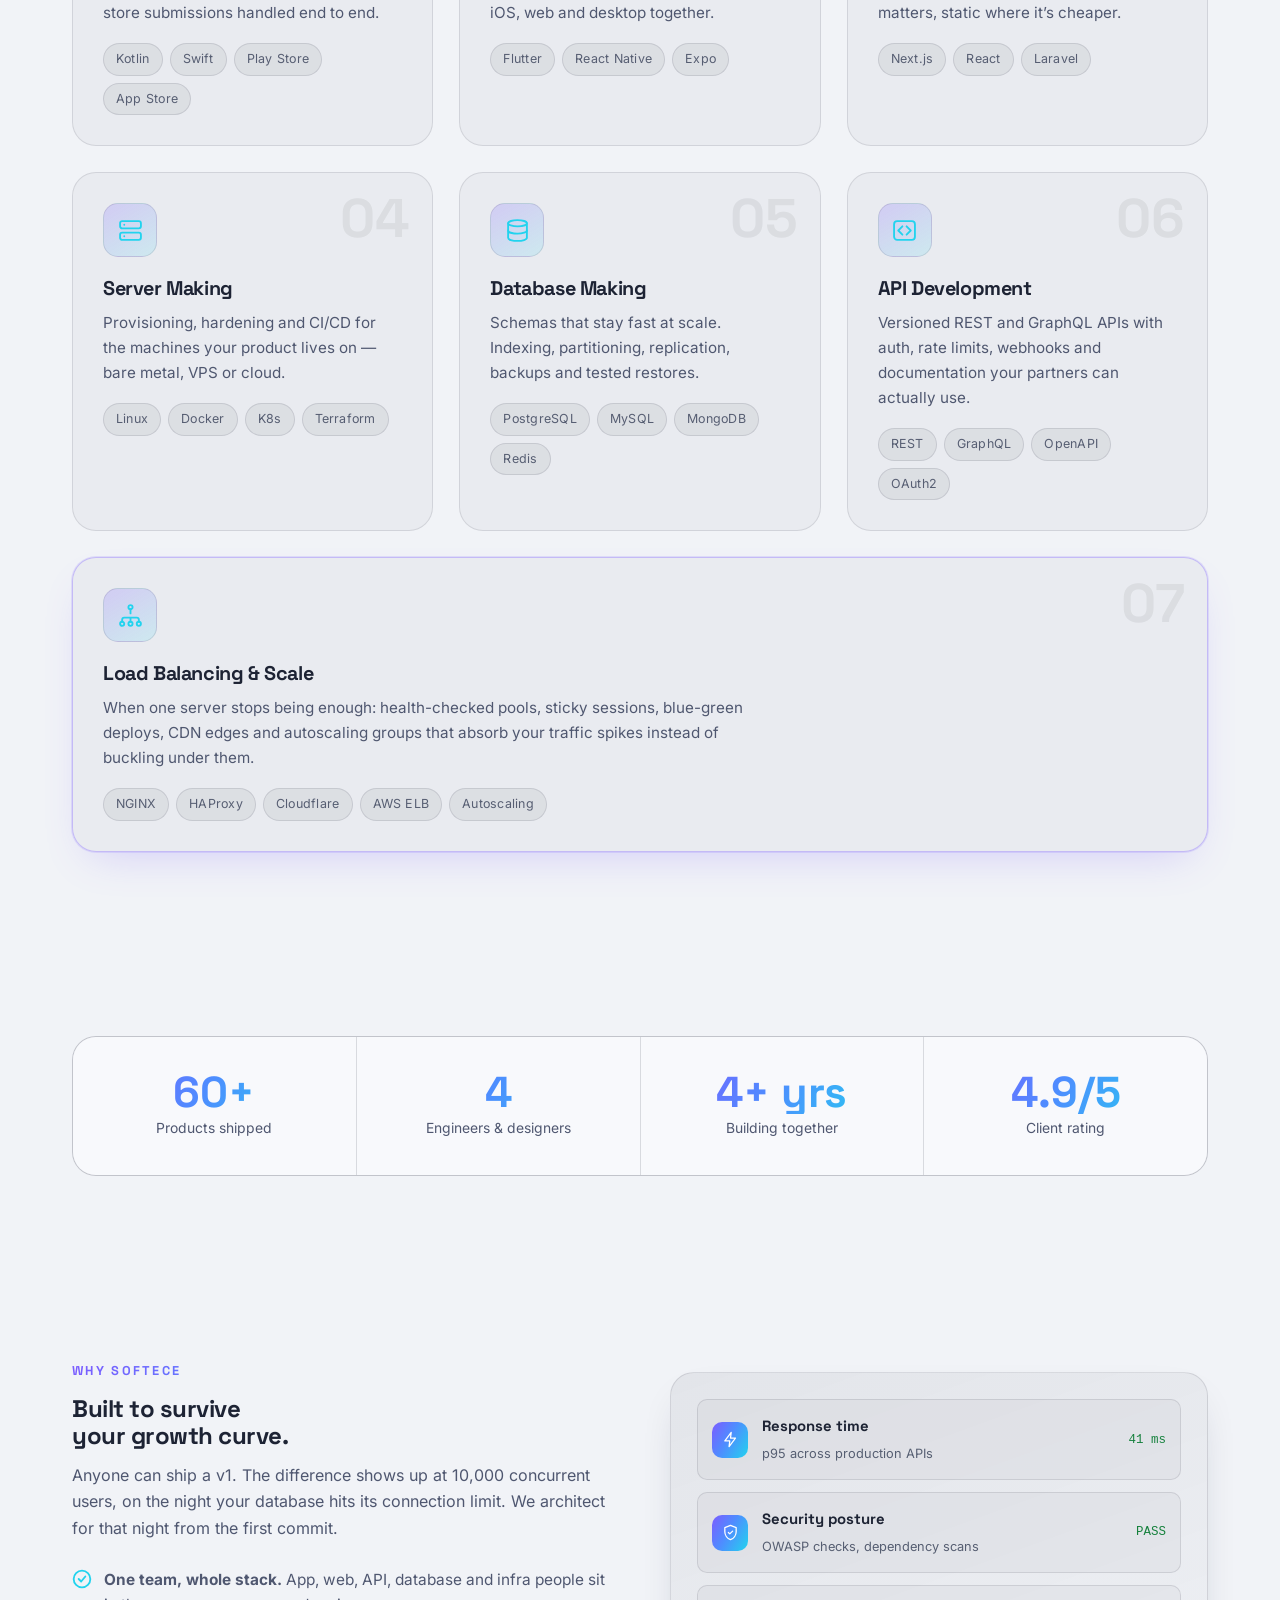
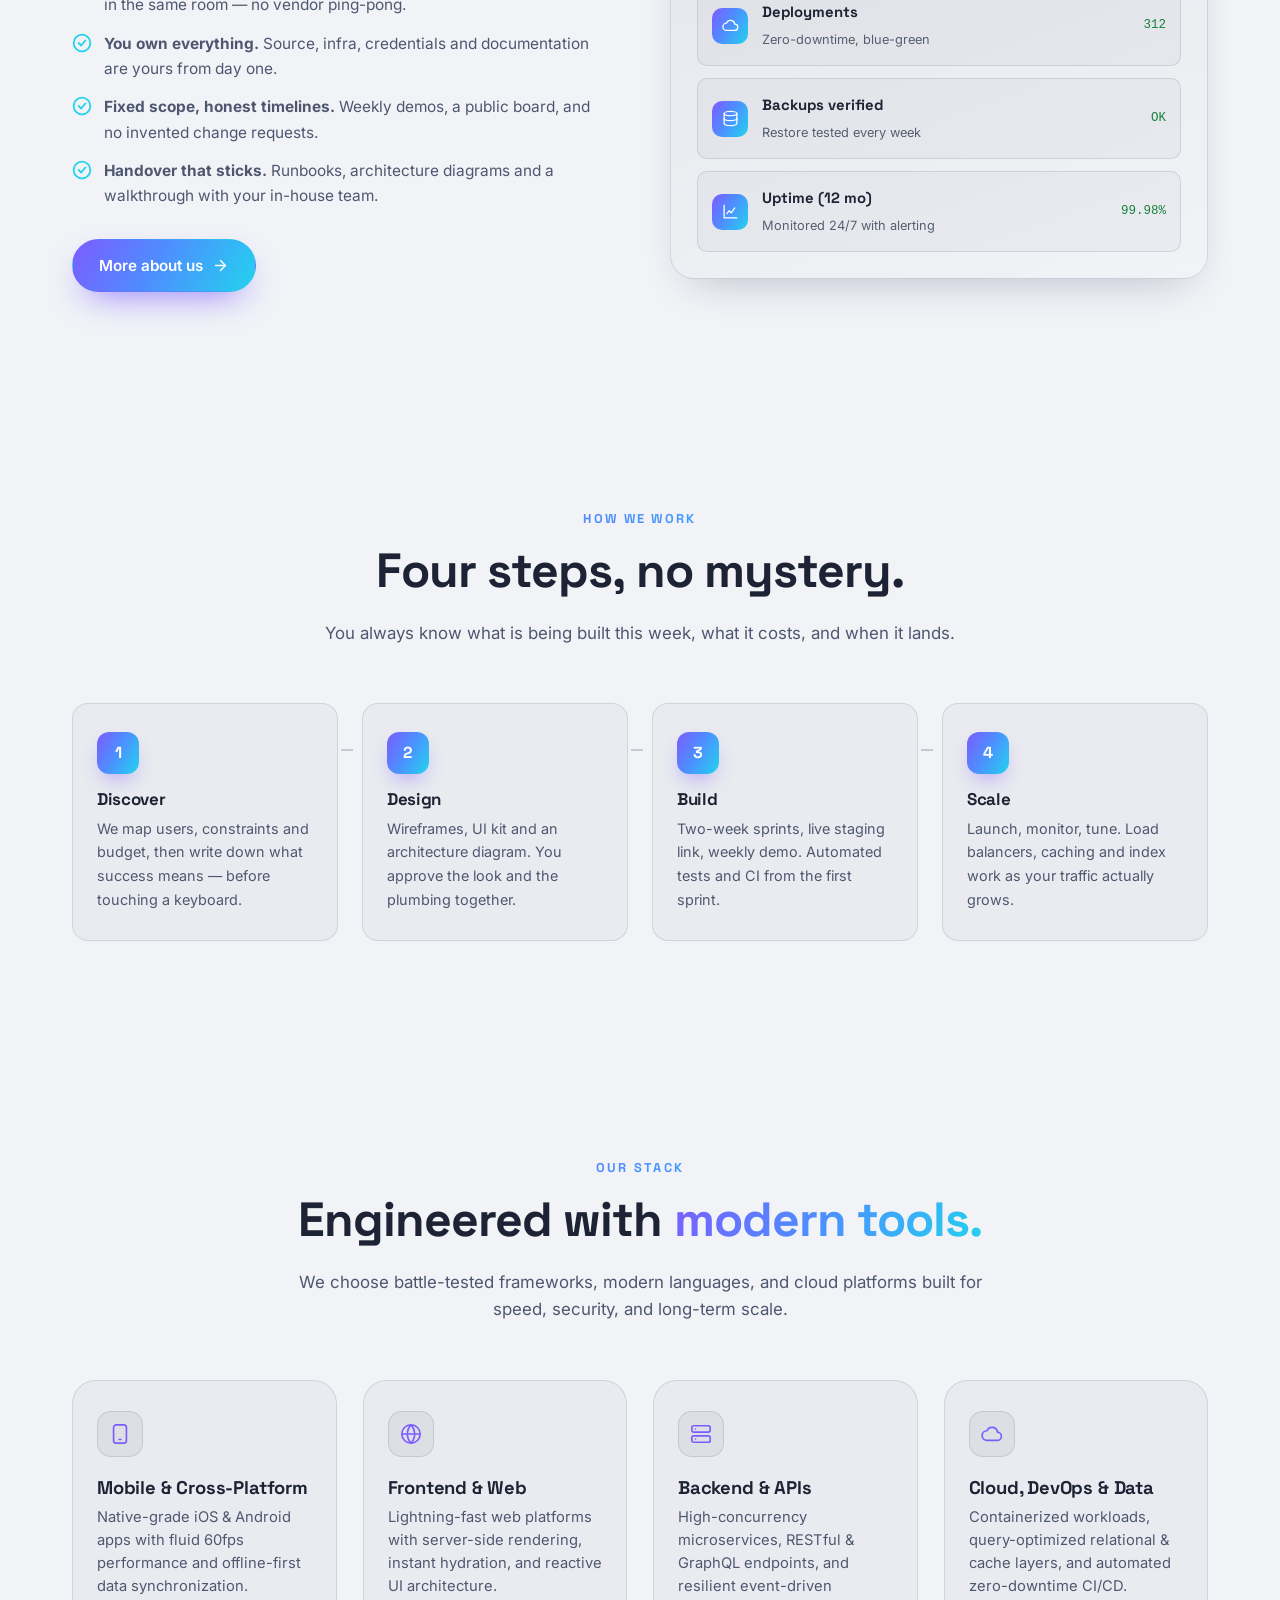
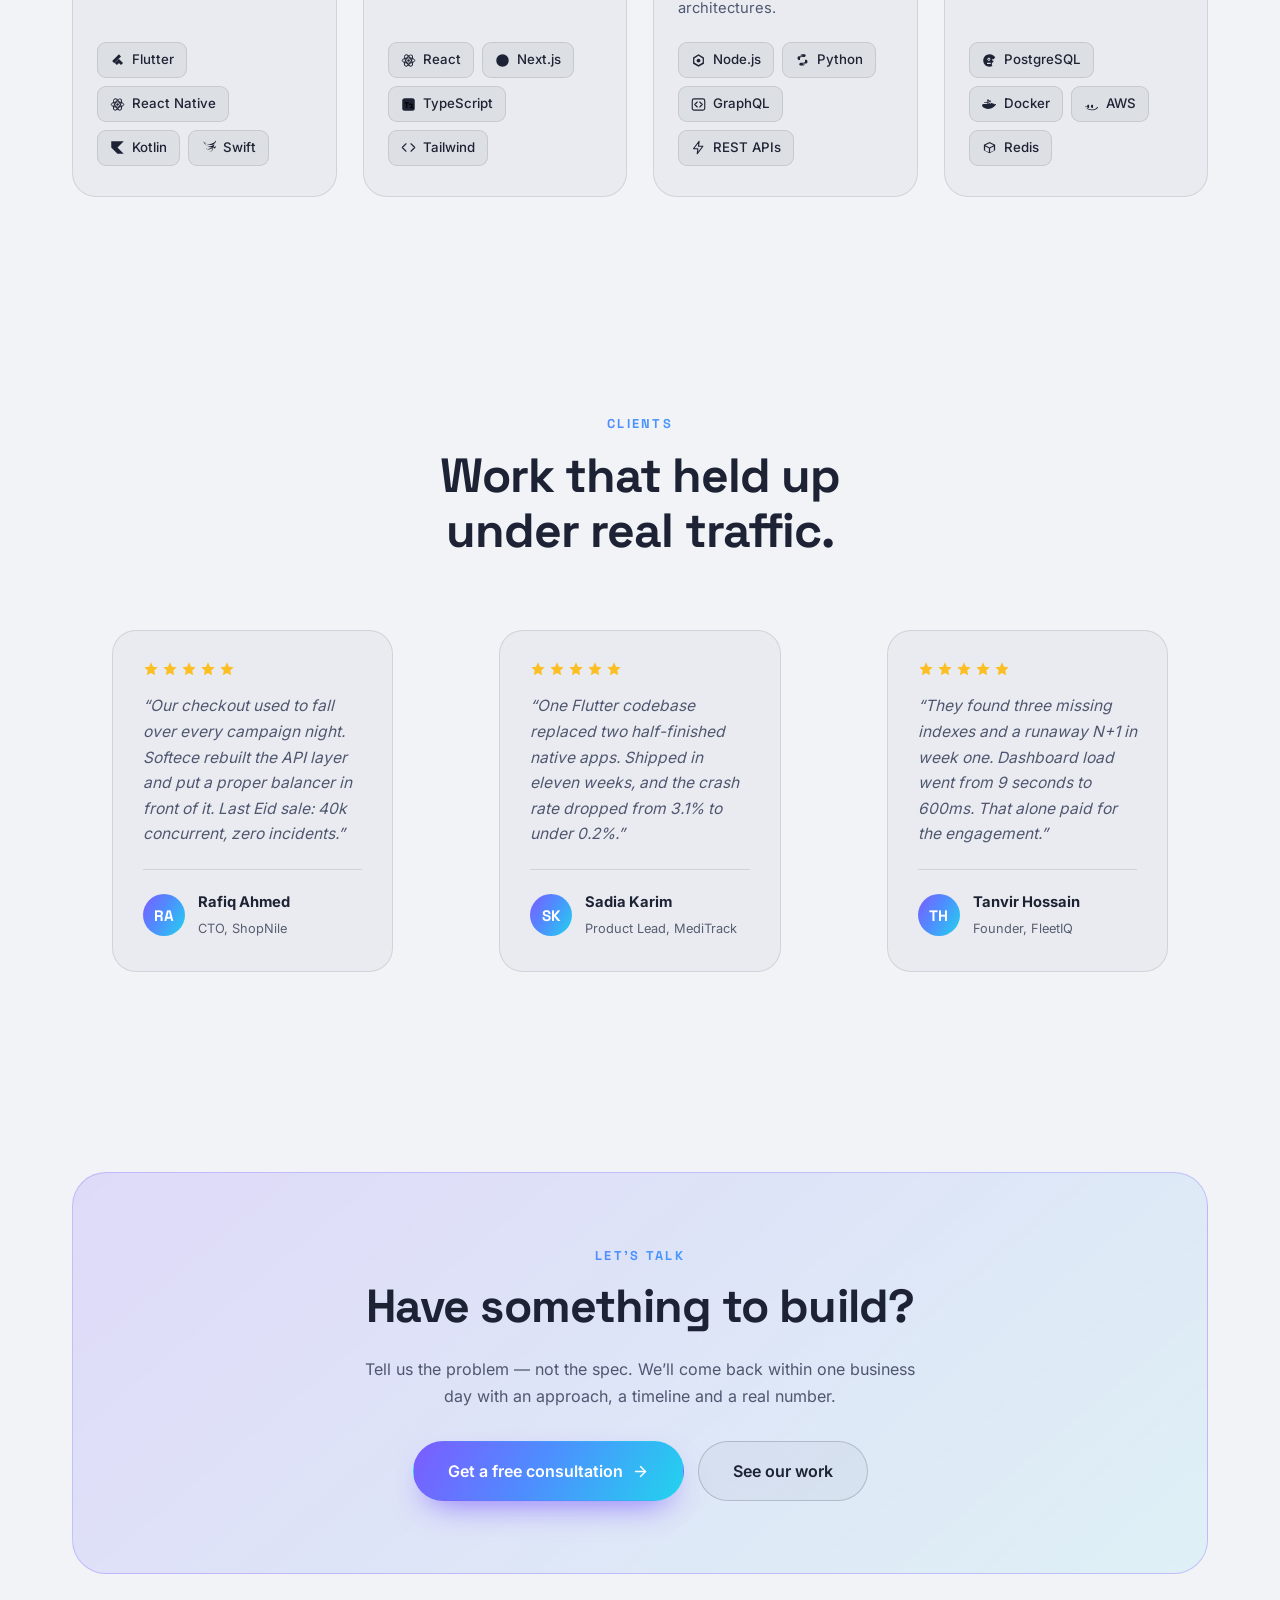
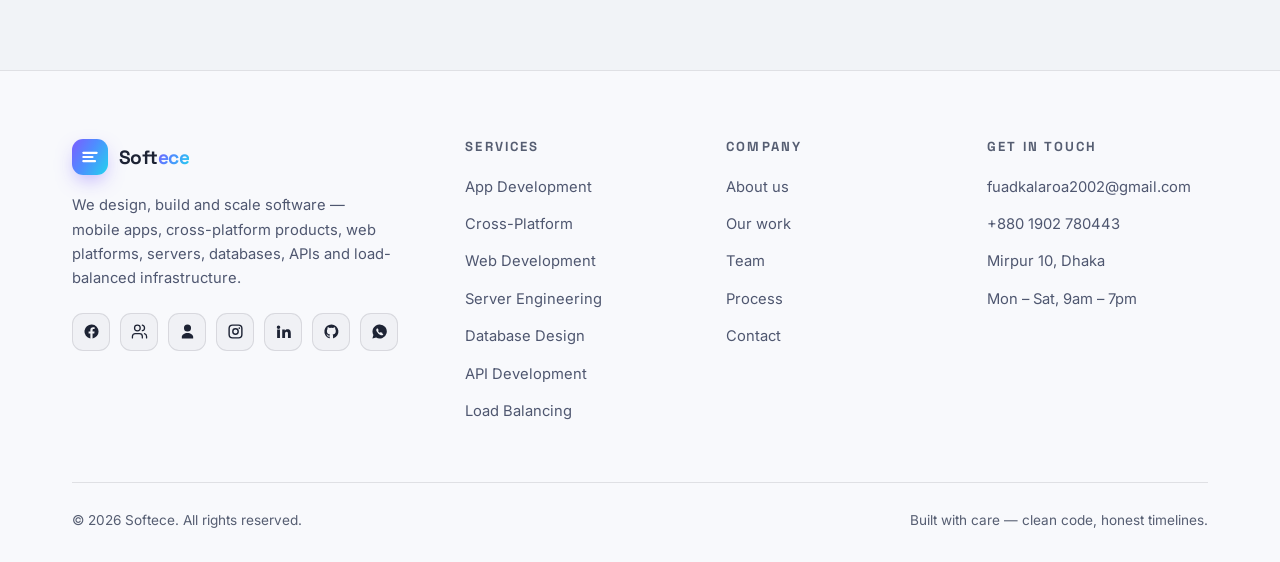
==== commit 3006f775: "Add data-sheet attribute for CI injection and make late payment endpoint resolution dynamic" ====
--- a/index.html
+++ b/index.html
@@ -2121,7 +2121,7 @@
               <!-- Orders land directly in your private Google Sheet dashboard. -->
               <form class="form" data-form data-plan-field="package" data-subject="Order"
                 data-plan-launch="Launch &mdash; ৳3,000 / project" data-plan-growth="Growth &mdash; ৳9,500 / project"
-                data-plan-enterprise="Enterprise &mdash; custom price" style="margin-top:24px">
+                data-plan-enterprise="Enterprise &mdash; custom price" data-sheet="" data-mailto="fuadkalaroa2002@gmail.com" style="margin-top:24px">
                 <div class="field">
                   <label for="order-package">Package</label>
                   <input id="order-package" name="package" type="text" value="Launch &mdash; ৳3,000 / project" readonly>
@@ -2480,7 +2480,7 @@
       <use href="#i-up" />
     </svg></button>
 
-  <script src="assets/js/main.js?v=20" defer></script>
+  <script src="assets/js/main.js?v=21" defer></script>
 </body>
 
 </html>
